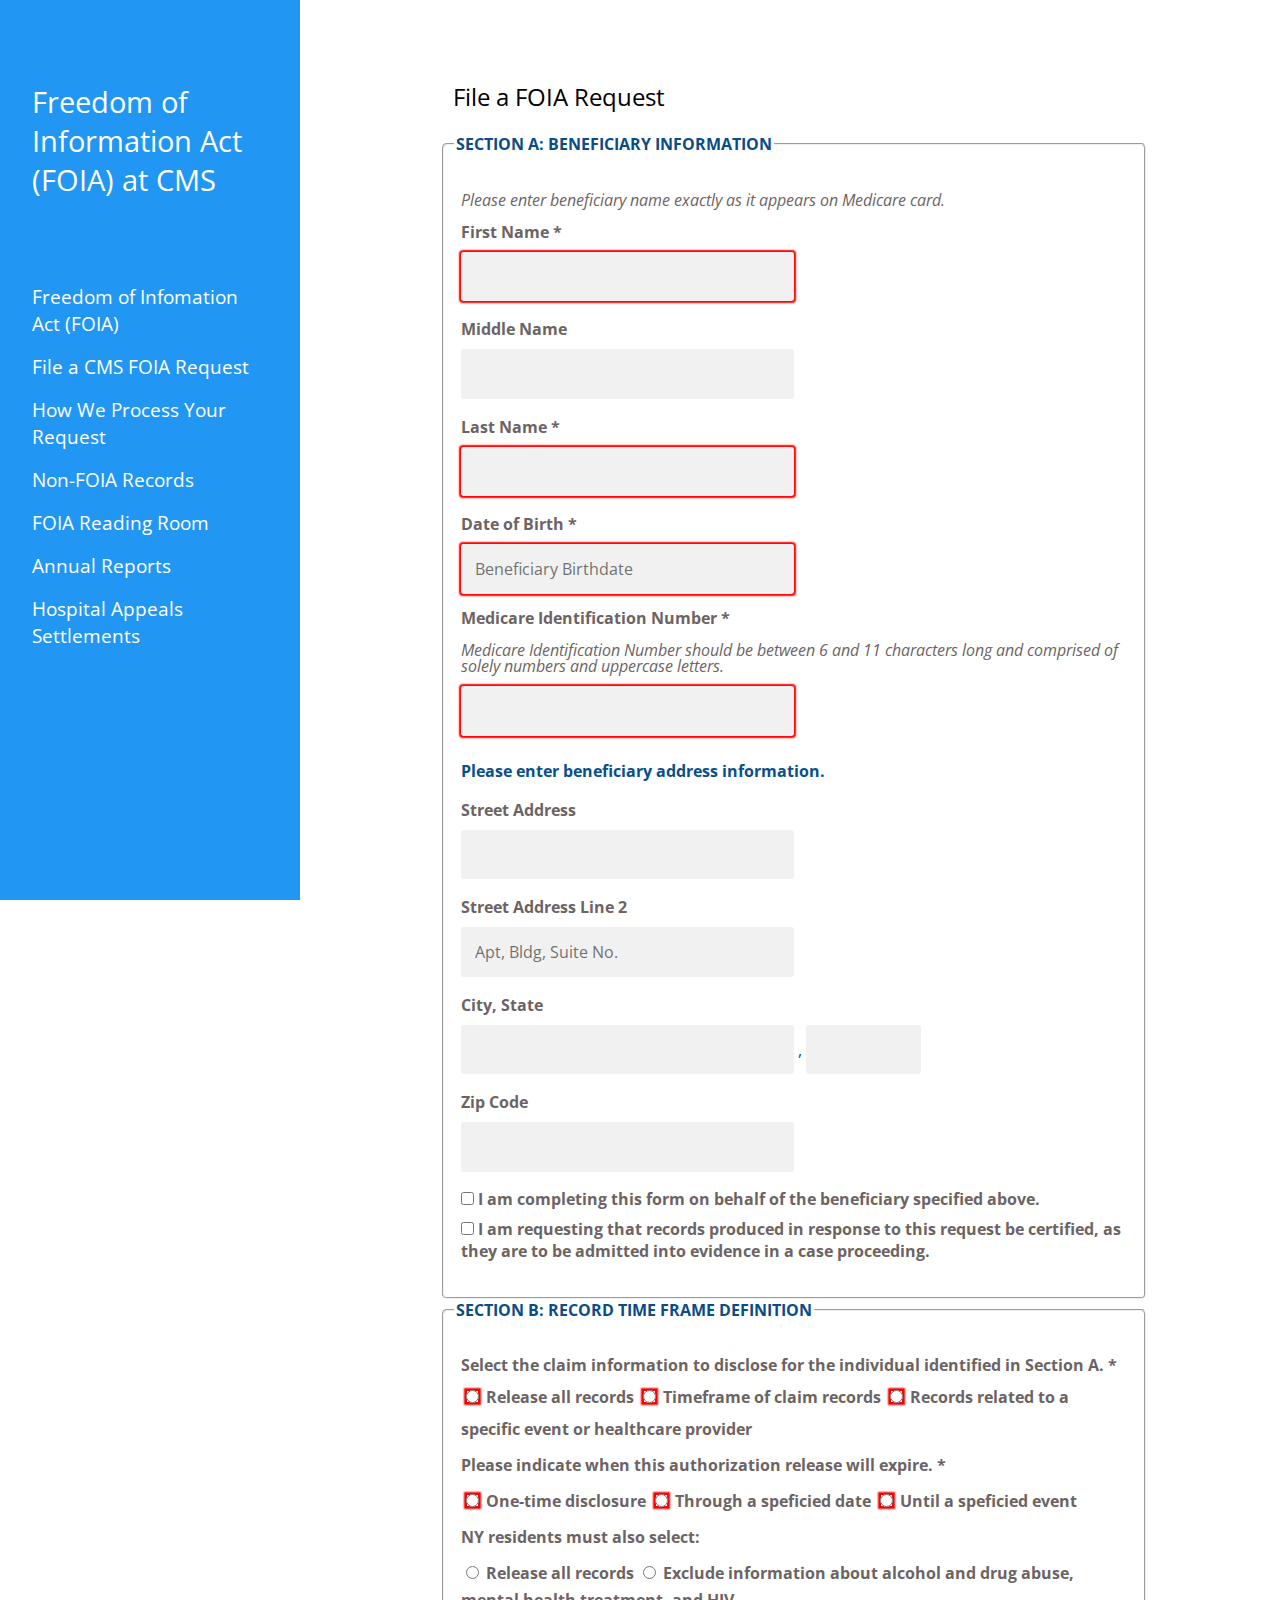
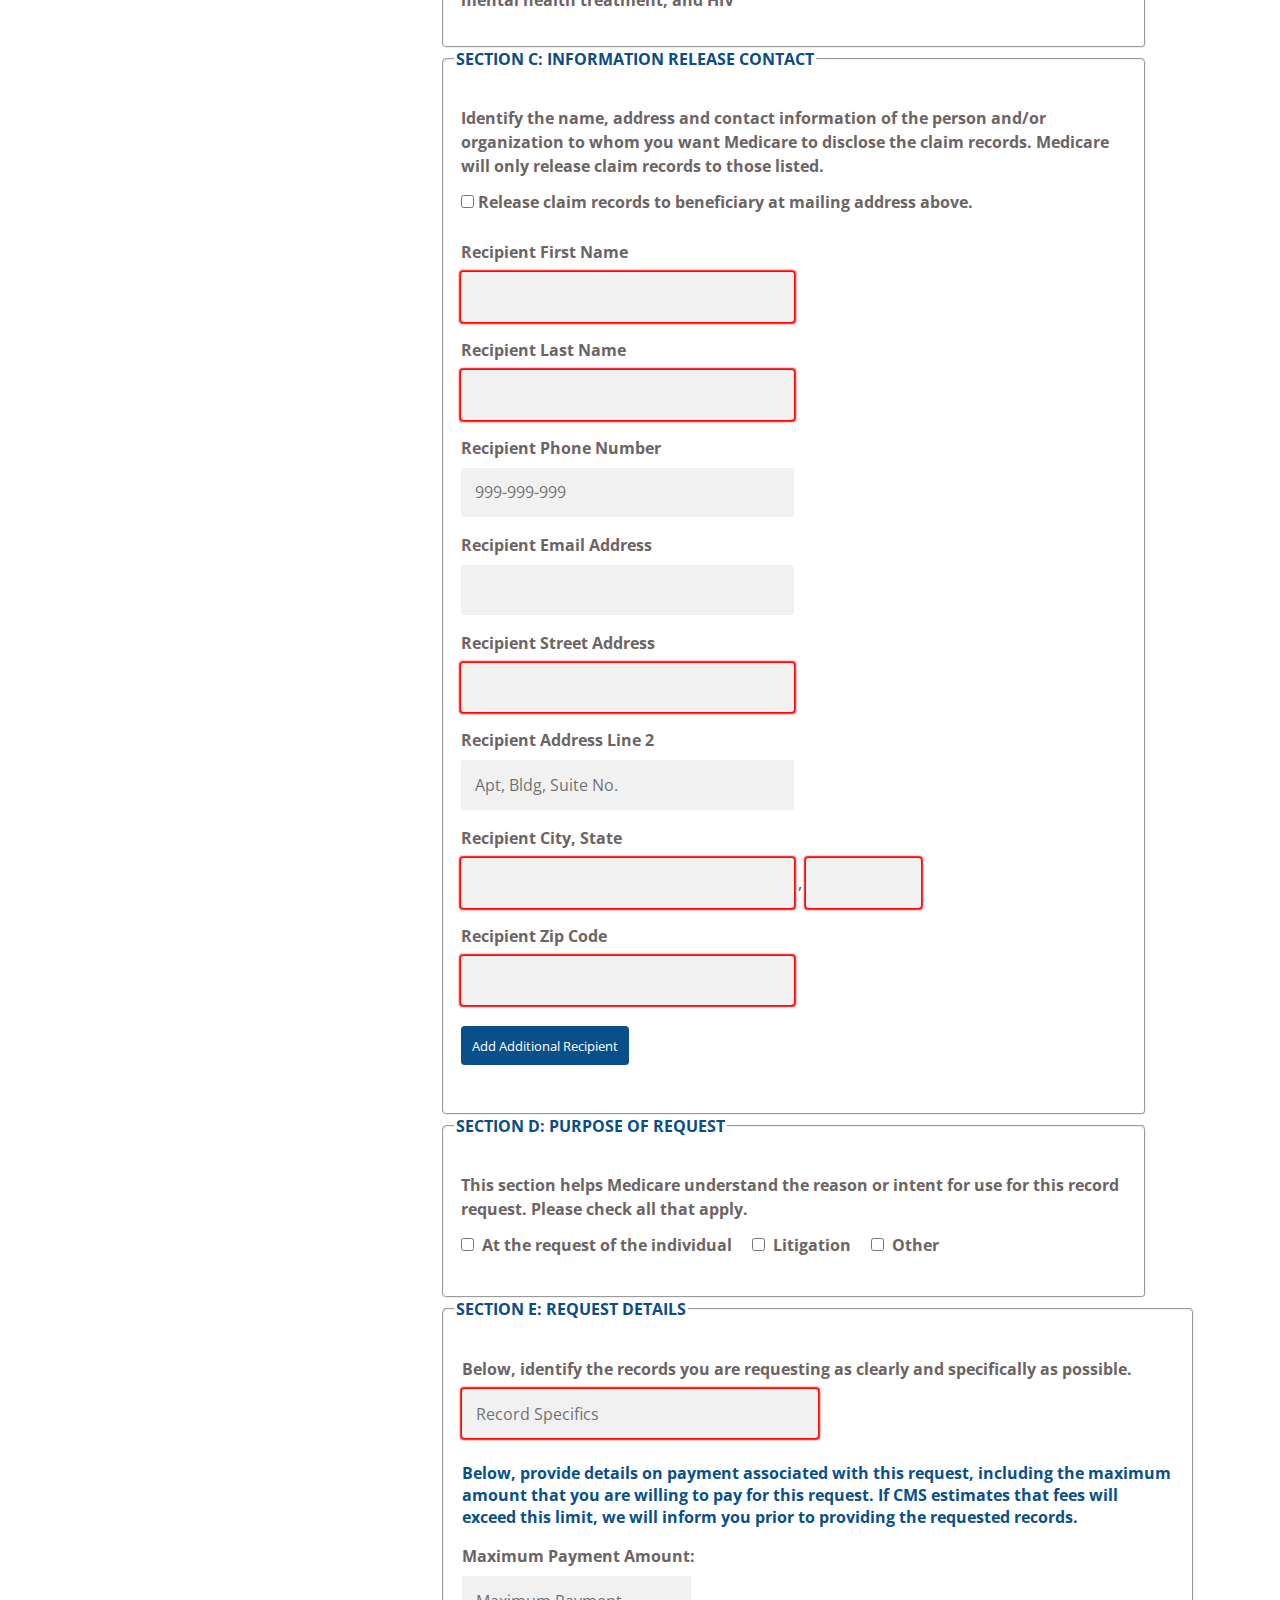
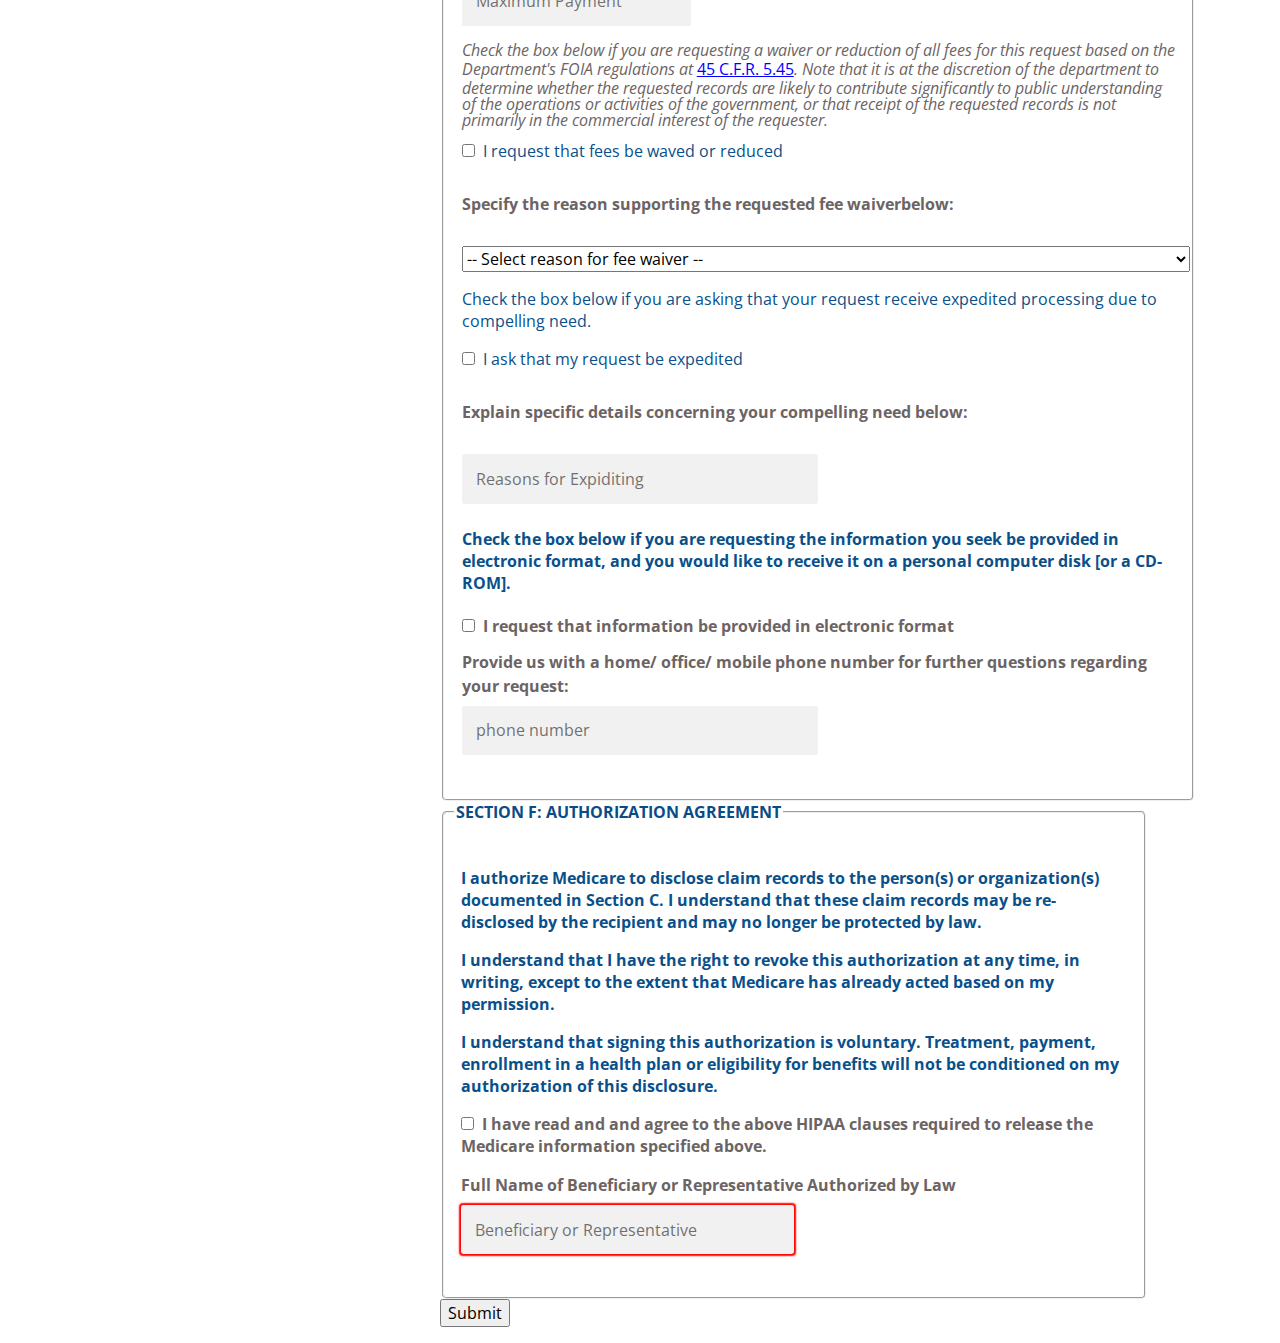
==== AliveRecords.html @ 05050419 "small changes" ====
<!DOCTYPE HTML5>
<html lang = "en">
<title>File a FOIA request</title>
<head>
  <meta charset="utf-8">
  <meta name="viewport" content="width=device-width, initial-scale=1">
  <link rel= "stylesheet" href="stylesheet.css">
  <link href="https://fonts.googleapis.com/css?family=Open+Sans:400,700" rel="stylesheet">
  <script src="FoiaScript2.js"></script>
  <script src="AuthScript.js"></script>

</head>


<!-- <style>
body,h1,h2,h3,h4,h5 {font-family: "Poppins", sans-serif}
body {font-size:16px}
.w3-half img{margin-bottom:-6px;margin-top:16px;opacity:0.8;cursor:pointer}
.w3-half img:hover{opacity:1}
</style>
 -->


<body>

<!-- Sidebar/menu -->
<nav class="w3-sidebar w3-blue w3-collapse w3-top w3-medium w3-padding" style="z-index:3;width:300px;font-weight:bold;" id="mySidebar"><br>
  <a href="javascript:void(0)" onclick="w3_close()" class="w3-button w3-hide-large w3-display-topleft" style="width:100%">Close Menu</a>
  <div class="w3-container">
    <h3 class="sidebar-padding"><b>Freedom of Information Act (FOIA) at CMS</b></h3>
  </div>
  <div class="w3-bar-block">
    <a href="https://www.cms.gov/Regulations-and-Guidance/Legislation/FOIA/index.html" onclick="w3_close()" class="w3-bar-item w3-button w3-hover-white">Freedom of Infomation Act (FOIA)</a> 
  <a href="index.html" onclick="w3_close()" class="w3-bar-item w3-button w3-hover-white"> File a CMS FOIA Request</a> 
    <a href="https://www.cms.gov/Regulations-and-Guidance/Legislation/FOIA/process.html" onclick="w3_close()" class="w3-bar-item w3-button w3-hover-white">How We Process Your Request</a> 
    <a href=https://www.cms.gov/Regulations-and-Guidance/Legislation/FOIA/nonfoia.html" onclick="w3_close()" class="w3-bar-item w3-button w3-hover-white">Non-FOIA Records
    </a> 
    <a href="https://www.cms.gov/Regulations-and-Guidance/Legislation/FOIA/rdgroom.html" onclick="w3_close()" class="w3-bar-item w3-button w3-hover-white">FOIA Reading Room</a> 
    <a href="https://www.cms.gov/Regulations-and-Guidance/Legislation/FOIA/annualreports.html" onclick="w3_close()" class="w3-bar-item w3-button w3-hover-white">Annual Reports</a>
    <a href="https://www.cms.gov/Regulations-and-Guidance/Legislation/FOIA/Hospital-Appeals-Settlements.html" onclick="w3_close()" class="w3-bar-item w3-button w3-hover-white">Hospital Appeals Settlements</a>
  </div>
</nav>


<!-- Top menu on small screens -->
<header class="w3-container w3-top w3-hide-large w3-red w3-xlarge w3-padding">
  <a href="javascript:void(0)" class="w3-button w3-red w3-margin-right" onclick="w3_open()">☰</a>
  <span>FOIA at CMS</span>
  
</header>
<!-- Overlay effect when opening sidebar on small screens -->
<div class="w3-overlay w3-hide-large" onclick="w3_close()" style="cursor:pointer" title="close side menu" id="myOverlay"></div>
<!-- !PAGE CONTENT! -->
<div class="w3-main" style="margin-left:22em;margin-right:2.7em">
  <!-- Header -->
  <div class="w3-container" style="margin-top:80px" id="showcase">
    <h2 class="w3-large center-div-large"><b>File a FOIA Request</b></h2>
    <hr style="width:3em; border:0.3125em steelblue" class="w3-round">
  </div>

<div id= "form-container" class = "center-div-large">
<form name="authform" autocomplete="off" method="POST" action="#">

<fieldset>
<legend>Section A: Beneficiary Information</legend>

<ul class="form-style-1" name = "section_a">
    
    <li>
        <label class="field-description">Please enter beneficiary name exactly as it appears on Medicare card.</label>
        
        <label class="block-label" for= "beneficiary_first_name" >First Name * </label>
        <input required type="text" id = "beneFirstName" name="beneficiary_first_name" pattern="^[a-zA-Z]([a-zA-Z- ])*" />
    </li>
    
    <li>
        <label for="beneMiddleName" class="block-label">Middle Name </label>
        <input type="text" pattern="[a-zA-Z]+"  name="beneficiary_middle_name" class="field-long" id="beneMiddleName" pattern="^[a-zA-Z]([a-zA-Z- ])*"/>
    </li>

    <li>
        <label for="beneLastName" class="block-label">Last Name *  </label>
        <input required type="text" pattern="[a-zA-Z]+" name="beneficiary_last_name" class="field-long" id="beneLastName" pattern="^[a-zA-Z]([a-zA-Z- ])*"/>
    </li>

    <li>
         <label for="dob" class="block-label" class="block-label">Date of Birth * </label>
         <input required name="dob" type="text" placeholder="Beneficiary Birthdate" onfocus="(this.type='date')" id="birthdate" title="Please enter date of birth in mm/dd/yyyy format.">

    </li>
    
    <li>
        <label for="medicareID">Medicare Identification Number * </label>
        <p class="field-description">Medicare Identification Number should be between 6 and 11 characters long and comprised of solely numbers and uppercase letters.</p>
        <input required type="text" name="id_num" id="medicareID" pattern="([A-Z0-9]){6,11}" title="Medicare Identification Number should be between 6 and 11 characters long and comprised of solely numbers and uppercase letters."/>
    </li>
    

    <li>
        <p class="disclosures">Please enter beneficiary address information.</p>
        <label for="beneStreetAddress" class="block-label">Street Address </label>
        <span><input type="text" name="street_address" class="field-long" pattern = "^\d+\s[A-z]+\s[A-z]+(\s)*" id="beneStreetAddress"/></span>

        <label for="beneAddress2" class="block-label">Street Address Line 2</label>
        <span><input id="beneAddress2" type="text" placeholder= "Apt, Bldg, Suite No."  name="apt_number" class="field-long" /></span>   

        <label for="beneCity" class="block-label">City, State </label>
        <input type="text" name="city" pattern="[A-z]+(\s)*" id="beneCity"/> <strong>,</strong> 

        <div class="autocomplete">
            
            <input id="beneState" type="text" name="State"/>
        </div> 

        <label for="beneZip" class="block-label">Zip Code </label>
        <input type="text" name="zipcode" pattern="^\d{5}(-\d{4})?$" id="beneZip"/>
    </li>

    <li>

        <label for="repSubmitter" class="block-label"></span></label>
        <input type="checkbox" name="submitterType" value="submittedByRep" id="repSubmitter" /><span class="disclosures-check">I am completing this form on behalf of the beneficiary specified above. </span>


        <span id="repRole">
            <p class="disclosures">I understand that I am required to provide proof of authority to represent the individual via notarized power of attorney for a living individual, or via Letters Testamentary or Letters of Administration from the court for a deceased individual.</p>
            <label class="block-label">Legal Role of Representative</label>
            <input type="text" name="legalRole" class="field-long" placeholder="Legal Role of Representative" />

            <input type='file' name='repProof' multiple>
        </span>

    </li>

    <li>

        <label for="certifyRecords" class="block-label"></span></label>
        <input type="checkbox" name="reccordCertification" value="submittedByRep" id="certifyRecords" /><span class="disclosures-check">I am requesting that records produced in response to this request be certified, as they are to be admitted into evidence in a case proceeding. </span>


        <span id="certDetails">
            <p class="disclosures">I understand that my request for certification may not be approved, in circumstances including but not limited to cases in which the United States Governement or HHS is a party.</p>
            <label for="caseJuris" class="block-label">Case Jurisdiction</label>
            <input type="text" name="caseJurisdiction" id="caseJuris" class="field-long" placeholder="Case Jurisdiction" />

            <label for="caseNumber" class="block-label">Case Number</label>
            <input type="text" name="caseNum" class="field-long" id="caseNumber" placeholder="Case Number"/>

            <label for="caseName" class="block-label">Case Name</label>
            <input type="text" name="caseName" class="field-long" id="caseName" placeholder="Case Name"/>
        </span>

    </li>


</ul>
</fieldset>

<fieldset>
<legend>Section B: Record Time Frame Definition</legend>
<ul class="form-style-1" name = "section_b">
    <li>
        <label>Select the claim information to disclose for the individual identified in Section A. *</label>
        <div>
            <input required type="radio" id="recordChoiceAll" name="release_info" value="all_records"/>
            <label for="recordChoice1">Release all records</label>

            <input required type="radio" id="recordChoiceTF" name="release_info" value="timeframe_only"/>
            <label for="recordChoice2">Timeframe of claim records</label>

            <input required type="radio" id="recordChoiceSpecific" name="release_info" value="specific_event_provider"/>
            <label for="recordChoiceSpecific">Records related to a specific event or healthcare provider</label>
            
            <span id="timeframeBlock">
                <label class="field-description">Please indicate timeframe start and end:</label>
                <label for="releaseStart">Timeframe Start</label>
                <input name="dob" placeholder="Start Date" onfocus="(this.type='date')"
                <input placeholder="Start Date" name="releaseStart" data-inputmask="'alias': '^\d{2}\/\d{2}\/\d{4}'" onfocus="(this.type='date')" id="releaseStart"/>
                <br>
                <label for="releaseEnd">Timeframe End  </label>
                <input placeholder="End Date" name="releaseEnd" data-inputmask="'alias': '^\d{2}\/\d{2}\/\d{4}'" onfocus="(this.type='date')" id="releaseEnd"/>
            </span>

            <span id="recordEventBlock">
                <label for="recordChoice3" class="block-label">Please indicate the event or provider you would like records released for:</label>
                <input type="text" name="expirationEvent" class="field-long" placeholder="Specific Event or Provider" id="recordDetails"/>
            </span>

        </div>

    </li>
    
    <li>
        <label class="block-label">Please indicate when this authorization release will expire. *</label>
        <div>
        <input required type="radio" id="expChoice1" name="expiration_type" value="oneTime"/>
        <label for="expChoice1">One-time disclosure</label>
        <input required type="radio" id="expChoice2" name="expiration_type" value="expByDate"/>
        <label for="expChoice2">Through a speficied date</label>
        <input required type="radio" id="expChoice3" name="expiration_type" value="expByEvent"/>
        <label for="expChoice3">Until a speficied event</label>

        <span id = expDateBlock>
        <label for="exp_date" class="field-description">Please indicate future date when authorization will expire.</label>
        <input placeholder= "Expriation Date" name="expDate" data-inputmask="'alias': '^\d{2}\/\d{2}\/\d{4}'" onfocus="(this.type='date')" id=expirationDate />
        </span>

        <span id=expEventBlock>
        <label for="exp_event" class="field-description">Please indicate the event upon which authorization will expire.</label>
        <input type="text" name="expirationEvent" class="field-long" placeholder="Authorization Expiration Event" id=exp_event/>
        </span>

        </div>
    </li>

    <li>
        <label><span class="block-label">NY residents must also select:</span></label>
        <input type="radio" id="NYrecordsAll" name="NYRecords" value="allNY"/>
        <label for="NYrecordsAll">Release all records</label>
        <input type="radio" id="NYrecordsPartial" name="NYRecords" value="partialNY"/>
        <label for="NYrecordsPartial">Exclude information about alcohol and drug abuse, mental health treatment, and HIV</label>
    </li>
    
</ul>
</fieldset>


<!-- *******************************************-->
<!-----SECTION C: INFORMATION RELEASE CONTACT----->
<!--******************************************* -->


<fieldset>
<legend>Section C: Information Release Contact</legend>
<ul class="form-style-1" name = "section_c">
    <label class="block-label">Identify the name, address and contact information of the person and/or organization to whom you want Medicare to disclose the claim records. Medicare will only release claim records to those listed.</label>
    
    <input type="checkbox" name="beneRecipient" value="releaseToBene" id="beneRecip" /><label class="disclosures-check">Release claim records to beneficiary at mailing address above.</label>

    <div id="recipInfo">
        <li>
            <label for="recipFirstName" class="block-label">Recipient First Name</label>
            <input required type="text" name="recipient_first_name" class="field-long"  id="recipFirstName" pattern="^[a-zA-Z]([a-zA-Z- ])*"/>
        </li>

        <li>
            <label for="recipLastName" class="block-label">Recipient Last Name</label>
            <input required type="text" name="recipient_last_name" class="field-long" id="recipLastName" pattern="^[a-zA-Z]([a-zA-Z- ])*"/>
        </li>

        <div id="addlContactInfo">
            <li>
                <label for="recipPhone" class="block-label">Recipient Phone Number</label>
                <input type="text" name="recipient_phone" class="field-long" placeholder="999-999-999" pattern="^(\d-)?\d{3}-\d{3}-\d{4}$" title="Phone number must be entered in xxx-xxx-xxxx format."id="recipPhone"/>
            </li>
            <li>
                <label for="recipEmail" class="block-label">Recipient Email Address</label>
                <input type="text" name="recipient_email" class="field-long" id="recipEmail"/>
            </li>
        </div>

        <li>
            <label for="recipAddress" class="block-label">Recipient Street Address</label>
            <span><input required type="text" name="recipient_street_address" class="field-long" pattern ="^\d+\s[A-z]+\s[A-z]+(\s)*" id="recipAddress"/></span>

            <label for="recipApt" class="block-label">Recipient Address Line 2</label>
            <span><input placeholder= "Apt, Bldg, Suite No." type="text" name="recipient_apt_number" class="field-long" id="recipApt"/></span>


            <label for="recipCity" class="block-label">Recipient City, State</label>
            <input required  type="text" name="recipient_city"  pattern="[A-z]+(\s)*" id="recipCity"/><strong>   ,   </strong> 

            <div class="autocomplete">
<!--                <label for="recipState" class="block-label">Recipient State</label> -->
                <input required type="text" name="recipient_state"  pattern="[A-Z]{2}" id="recipState"/>
            </div> 

            <label for="recipZip" class="block-label">Recipient Zip Code</label>
            <input required type="text" name="recipient_zipcode" pattern="^\d{5}(-\d{4})?$" id="recipZip"/>
        </li>

    </div>

        <input type="button" id="newRecip" value="Add Additional Recipient"/>
   

</ul>
</fieldset>

<!-- *******************************************-->
<!-- -------SECTION D: PURPOSE OF REQUEST------ -->
<!--******************************************* -->


<fieldset>
<legend>Section D: Purpose of Request</legend>
<ul class="form-style-1" name = "section_d">
<label class="block-label">This section helps Medicare understand the reason or intent for use for this record request. Please check all that apply.</label>
    <li>
        <div id="otherRequestType">
            <input type="checkbox" name="indivRequest" value="individualRequest" id="inidvidual"/>
            <label for="inidvidual" >At the request of the individual</label>
            <input type="checkbox"  name="litiRequest" value="litigationRequest" id="litigation"/>
            <label for="litigation">Litigation</label>
        
            <input type="checkbox" name="othRequest" value="otherRequest" id="otherReq" />
            <label for="otherReq">Other</label>

            <span id="reqType">
            <label for="otherSpecific" class="block-label">Other Request Type</label>
            <input type="text" name="reqTypeDetail" id="otherSpecifics" class="field-long" placeholder="Lther Request Type" />
            </span>

        </div>
       
    </li>
    
</ul>
</fieldset>


<fieldset>
<legend> Section E: Request Details </legend>
    <ul class="form-style-1" name = "section_d">
<!-- Digitized cover letter-->
    <li>
        <label class="block-label" for="identifyRecords">Below, identify the records you are requesting as clearly and specifically as possible. </label>
        <input type="text" required name="identifyRecords" class="field-long" id="identifyRecords" placeholder="Record Specifics" />
    </li>
    <li>
        <p class="disclosures">Below, provide details on payment associated with this request, including the maximum amount that you are willing to pay for this request. If CMS estimates that fees will exceed this limit, we will inform you prior to providing the requested records. </p>
        <label class="block-label" for="maxAmount"> Maximum Payment Amount: </label>
        <input id= "maxAmount" type="number" name="maxPayment" class="field-long" placeholder="Maximum Payment" min="0.01" step="0.01" pattern="/^(\d{1,3})(,\d{1,3})*(\.\d{1,})?$/g"/>
    </li>
    <li>
        <p class="field-description">Check the box below if you are requesting a waiver or reduction of all fees for this request based on the Department's FOIA regulations at <a href="https://www.gpo.gov/fdsys/pkg/CFR-2011-title45-vol1/pdf/CFR-2011-title45-vol1-sec5-45.pdf" target="_blank">45 C.F.R. 5.45</a>. Note that it is at the discretion of the department to determine whether the requested records are likely to contribute significantly to public understanding of the operations or activities of the government, or that receipt of the requested records is not primarily in the commercial interest of the requester.</p>
        <input type="checkbox" name="waiveFees" value="Fees" id="feeWaiver"> I request that fees be waved or reduced <br><br>
         <label for="waiverDetails" class="block-label" placeholder="details">Specify the reason supporting the requested fee waiverbelow: </label><br>
<!--             <span><input type="text" name="waiverDetails" class="field-long" id="waiverDetails"/></span> -->
            <select id="waiverDetails" class="w3-dropdown-hover">
                <option disabled selected value> -- Select reason for fee waiver -- </option>
                <option>(1) Release of requested records is in the public interest</option>
                <option>(2) Release of requested records are not primarily in the commercial interest of the requester</option>
            </select>
    </li>
    <li>
        <p>Check the box below if you are asking that your request receive expedited processing due to compelling need. </p>
        <input type="checkbox" name="waiveFees" value="Fees"> I ask that my request be expedited <br><br>
        <label for="expediteDetails" class="block-label"> Explain specific details concerning your compelling need below: </label><br>
        <input type="text" name="expediteDetails" class="field-long" id="expediteDetails" placeholder="Reasons for Expiditing" />
    </li>
    <li>
        <p class="disclosures">Check the box below if you are requesting the information you seek be provided in electronic format, and you would like to receive it on a personal computer disk [or a CD-ROM]. </p>  
        <input type="checkbox" name="electronicFormat" id="electronicElection"value="Fees"> <label for="electronicElection">I request that information be provided in electronic format</label>
     </li>
     <li>
        <label for="phoneNumber" class="block-label">Provide us with a home/ office/ mobile phone number for further questions regarding your request:</label>
        <input type="text" name="phoneNumber" class="field-long" id="phoneNumber" placeholder="phone number" />
    </li>
</fieldset>





<!-- *******************************************-->
<!-- ----SECTION E: AUTHORIZATION AGREEMENT---- -->
<!--******************************************* -->

<fieldset>
<legend>Section F: Authorization Agreement</legend>
<ul class="form-style-1" name = "section_e">
    <li>
    <p class="disclosures">I authorize Medicare to disclose claim records to the person(s) or organization(s) documented in Section C. I understand that these claim records may be re-disclosed by the recipient and may no longer be protected by law.</p>
    
    <p class="disclosures">I understand that I have the right to revoke this authorization at any time, in writing, except to the extent that Medicare has already acted based on my permission.</p>
    
    <p class="disclosures">I understand that signing this authorization is voluntary. Treatment, payment, enrollment in a health plan or eligibility for benefits will not be conditioned on my authorization of this disclosure.</p>
    </li>

    <p class="disclosures-check">
    <input type="checkbox" name="checkbox" value="acceptHIPAA" id="agreeHIPAA" /> I have read and and agree to the above HIPAA clauses required to release the  Medicare information specified above.
    </p>

    <li>
    <label><span class="block-label">Full Name of Beneficiary or Representative Authorized by Law</span></label>
    <input required type="text" name="signedBy" class="field-long" placeholder="Beneficiary or Representative" />
    </li>

</ul>
</fieldset>



<button type="w3-btn submit" name="submit" value="submit" onClick="acceptTerms();oneBoxMin();"/>Submit</button>


</form>
</div>



<script>

// Script to open and close sidebar
function w3_open() {
    document.getElementById("mySidebar").style.display = "block";
    document.getElementById("myOverlay").style.display = "block";
}
 
function w3_close() {
    document.getElementById("mySidebar").style.display = "none";
    document.getElementById("myOverlay").style.display = "none";
}

var maxToday = ["birthdate", "releaseStart"];
var minTomm = ["expirationDate"];
limitCurrentDates(maxToday);
limitFuturedate(minTomm);
dynamicAdd();

sameRecip();

var stateFields = ["beneState", "recipState"];
for (var fieldname in stateFields) {
    autocomplete(document.getElementById(stateFields[fieldname]));
}


var textFields = [beneFirstName, beneMiddleName, beneLastName]
for (var i = 0; i < textFields.length; i++) { 
    customMessage(textFields[i], "Text only, please");
}


</script>


</body>
</html>
---- stylesheet.css ----
/* W3.CSS 4.10 February 2018 by Jan Egil and Borge Refsnes */
html{
  box-sizing:border-box
}


*,*:before,*:after{
  box-sizing:inherit;
  font: 1em "Open Sans",sans-serif; 
}


/* centering divs*/ 
.center-div
{
     margin: 0 auto;
     width: 500px; 
}

.center-div-large
{
     margin: 0 auto;
     width: 80%; 
}

/* hidden divs */ 


div.hidden {
    display: none;
}

/* Extract from normalize.css by Nicolas Gallagher and Jonathan Neal git.io/normalize */
html{
	-ms-text-size-adjust:100%;
	-webkit-text-size-adjust:100%}
body{
	margin:0
}

article,aside,details,figcaption,figure,footer,header,main,menu,nav,section,summary{
	display:block;
}

audio,canvas,progress,video{
	display:inline-block
}

progress{
	vertical-align:baseline;
}

audio:not([controls]){
	display:none;
  height:0;
}

[hidden],template{
	display:none
}


a:active,a:hover{
	outline-width:0; 
}
abbr[title]{
	border-bottom:none;
	text-decoration:underline;
	text-decoration:underline dotted
}

.w3-image{
	max-width:100%;
	height:2em; 
	display: inline;
	border-style: none;
}


.hidden-image{
	max-width:100%;
	height:2em; 
	display: none;
	border-style: none;
}

.w3-large{
	font-size:1.5em!important
}

.w3-medium{
	font-size:1.2em!important;
	font-weight: bold;
}

@media (max-width:992px){
	.w3-sidebar.w3-collapse{
		display:none;
	}
	.w3-main{
		margin-left:0!important;
		margin-right:0!important
	}
}

.w3-serif{
	font-family:"Open Sans",serif;
}

.sidebar-padding{
	padding-top:1em!important;
	padding-bottom:2em!important;
}


.w3-sidebar{
	height:100%;
	width:12em;
	background-color:#fff;
	position:fixed!important;
	z-index:1;
	overflow:auto;
}





/***********************************
        FORM-SPECIFIC CSS
***********************************/


.form-style-1 {
    text-align: left;
    color: #09508B;
    list-style-type: none;
    border-radius: 1.5em;
    padding: 1%;
    font-family: "Open Sans", "Helvetica Neue", "Lucida Sans Unicode", sans-serif;
}


.section-enclosure {
  width: 80%;
}

.field-description {
    text-align: left;
    color: #6C6464;
    font-style: italic;
    line-height: 1;
    font-weight: normal;
    margin: 0.5em 0 0.75em 0;
    font-size: 1em;
    display: block;
    font-family: inherit;
}

/*h1 {
  font-size: 1.5em;
  font-family: "Open Sans", "Helvetica Neue", "Lucida Sans Unicode", sans-serif;
  text-transform: uppercase;
}*/


fieldset {
  border-radius: 0.3em;
  display: inline-block;
  align-content: right;
/*  max-width: 70%;*/
  padding-left: 800px;
}

legend {
    color:#094C86;
    font-weight: bold;
    font-family: "Open Sans", "Helvetica Neue", "Lucida Sans Unicode", sans-serif;
    text-transform: uppercase;
}

input {
  border: 0.2em solid transparent;
  background-color: #f1f1f1;
  padding: 0.675em;
  font-size: 1em;
  font-family: "Open Sans";
  margin-bottom: 0.5em;
  position: relative;
}


.inline-block-label {
    display: inline-block;
    line-height: 1.5;
    font-weight: bold;
    color:#6C6464;
    margin: 0 0 0.5em 0;
    font-family: inherit;
}

.block-label {
    display: block;
    line-height: 1.5;
    font-weight: bold;
    color:#6C6464;
    margin: 0.5em 0 0.5em 0;
    font-family: inherit;
}

div.hidden {
    display: none;
}

.disclosures {
  font-weight: bold;
}

.disclosures-check {
  font-weight: bold;
  color:#6C6464;
  margin: 1em 0 1em 0; 
}

/*.required input {
   padding-right: 25px;
   background-image: url(...);
   background-position: right top;
}*/

input[type=text] {
  background-color: #f1f1f1;
  width: 50%;
  border-radius: .15em;
}

input[type="date"] {
    background-color: #f1f1f1;
    width: 35%;
    border-radius: .15em;
    color: #6C6464;
}


input[type=checkbox] {
  background-color: #f1f1f1;
  margin: 0em 0.25em 0em 0em;
  display:inline-block;
}

input[type=file] {
  background-color: #ffffff;
  margin-bottom: 0em;
  display:inline-block;
}

.stacked-radio{
  display:block;
}

input[type=submit] {
  margin: 1em 0 1em 1em;
  text-transform: capitalize;
}

input:invalid {
  box-shadow: 0 0 0.1em 0.1em red;
}

input:focus:invalid {
  outline: none;
}

label {
/*    display: inline-block;*/
    line-height: 2;
    font-weight: bold;
    color:#6C6464;
    margin-bottom: 0.5em;
    font-family:inherit;
}

input[type=button] {
  background-color: #09508B;
  color: #ffffff;
  border-radius: 0.3em;
  display: block;
  margin: 1em 0 1em 0 ;
  font-family: inherit;
  font-size: 0.8em;
}

.autocomplete {
  /*the container must be positioned relative:*/
  position: relative;
  display: inline-block;
}

.autocomplete-items {
  position: absolute;
  border: 0.1em solid #d4d4d4;
  border-bottom: none;
  border-top: none;
  z-index: 99;
 /* position the autocomplete items to be the same width as the container:*/
  top: 100%;
  left: 0;
  right: 0;
}

.autocomplete-items div {
  padding: 1em;
  cursor: pointer;
  background-color: #fff; 
  border-bottom: 0.1em solid #d4d4d4; 
}
.autocomplete-items div:hover {
/*  when hovering an item:*/
  background-color: #e9e9e9; 
}
.autocomplete-active {
  /*when navigating through the items using the arrow keys:*/
  background-color: DodgerBlue !important; 
  color: #ffffff; 
}

#notBene {
  margin-top: 2em;
}

#beneRecip{
  margin-bottom: 1.5em;
}

#otherReq, #litigation{
  margin-left: 1em;
}

#recordChoiceTF:not(:checked) ~ #timeframeBlock { display: none; }

#expChoice2:not(:checked) ~ #expDateBlock { display: none; }

#expChoice3:not(:checked) ~ #expEventBlock { display: none; }

#repSubmitter:not(:checked) ~ #repRole { display: none; }

#certifyRecords:not(:checked) ~ #certDetails { display: none; }

#otherReq:not(:checked) ~ #reqType { display: none; }

#recordChoiceSpecific:not(:checked) ~ #recordEventBlock { display: none; }

/***********************************
        END FORM-SPECIFIC CSS
***********************************/

/*dfn{font-style:italic}*/
/*mark{background:#ff0;color:#000}*/
/*small{font-size:80%}*/
/*sub,sup{font-size:75%;line-height:0;position:relative;vertical-align:baseline}*/
/*sub{bottom:-0.25em}
sup{top:-0.5em}*/
/*figure{margin:1em 40px}*/
/*img{
	border-style:none
height:3em;}*/

button,textarea{
  font:inherit;
  margin:0;}

optgroup{font-weight:bold}
button,input{overflow:visible}
button,select{text-transform:none;}
button,html [type=button],[type=reset],[type=submit]{-webkit-appearance:button}
button::-moz-focus-inner, [type=button]::-moz-focus-inner, [type=reset]::-moz-focus-inner, [type=submit]::-moz-focus-inner{border-style:none;padding:10px}
button:-moz-focusring, [type=button]:-moz-focusring, [type=reset]:-moz-focusring, [type=submit]:-moz-focusring{outline:1px dotted ButtonText}

fieldset{
/*  border:1px solid #c0c0c0;*/
  margin:0 2px;
  padding:.35em .625em .75em
}

/*legend{color:inherit;
  display:table;max-width:100%;
  padding:0;
  white-space:normal}*/

textarea{overflow:auto}


svg:not(:root){overflow:hidden}
code,kbd,pre,samp{font-family:monospace,monospace;font-size:1em}
hr{box-sizing:content-box;height:0;overflow:visible}
/*[type=checkbox],[type=radio]{padding:0}*/
[type=number]::-webkit-inner-spin-button,[type=number]::-webkit-outer-spin-button{height:auto}
[type=search]{-webkit-appearance:textfield;outline-offset:-2px}
[type=search]::-webkit-search-cancel-button,[type=search]::-webkit-search-decoration{-webkit-appearance:none}
::-webkit-input-placeholder{color:inherit;opacity:0.54}
::-webkit-file-upload-button{-webkit-appearance:button;font:inherit}

/* End extract */


html,body{font-family:"Open Sans",Verdana,sans-serif;font-size:16px;line-height:1.5}
html{overflow-x:hidden}
h1{font-size:2.25em}
h2{font-size:2em}
h3{font-size:1.5em}
h4{font-size:1.25em}
h5{font-size:1.125em}
h6{font-size:1em}

h1,h2,h3,h4,h5,h6{
	font-family:"Open Sans","Segoe UI",Arial,sans-serif;
	font-weight:400;
	margin:0.625em 0
}
.w3-wide{
	letter-spacing:0.25em;
}


hr{border:0;border-top:1px solid #eee;margin:20px 0}
img{vertical-align:middle}a{color:inherit}
/*.w3-table,.w3-table-all{border-collapse:collapse;border-spacing:0;width:100%;display:table}.w3-table-all{border:1px solid #ccc}*/
.w3-bordered tr,.w3-table-all tr{border-bottom:1px solid #ddd}
/*.w3-striped tbody tr:nth-child(even){background-color:#f1f1f1}*/
/*.w3-table-all tr:nth-child(odd){background-color:#fff}
.w3-table-all tr:nth-child(even){background-color:#f1f1f1}*/
.w3-hoverable tbody tr:hover,.w3-ul.w3-hoverable li:hover{background-color:#ccc}
.w3-centered tr th,.w3-centered tr td{text-align:center}
/*.w3-table td,.w3-table th,.w3-table-all td,.w3-table-all th{padding:8px 8px;display:table-cell;text-align:left;vertical-align:top}*/
/*.w3-table th:first-child,.w3-table td:first-child,.w3-table-all th:first-child,.w3-table-all td:first-child{padding-left:16px}*/
.w3-btn,.w3-button {border:none;display:inline-block;padding:8px 16px;vertical-align:middle;overflow:hidden;text-decoration:none;color:inherit;background-color:inherit;text-align:center;cursor:pointer;white-space:nowrap}
.w3-btn:hover{box-shadow:0 8px 16px 0 rgba(0,0,0,0.2),0 6px 20px 0 rgba(0,0,0,0.19)}
.w3-btn,.w3-button{-webkit-touch-callout:none;-webkit-user-select:none;-khtml-user-select:none;-moz-user-select:none;-ms-user-select:none;user-select:none}   
.w3-disabled,.w3-btn:disabled,.w3-button:disabled{cursor:not-allowed;opacity:0.3}.w3-disabled *,:disabled *{pointer-events:none}
.w3-btn.w3-disabled:hover,.w3-btn:disabled:hover{box-shadow:none}
.w3-badge,.w3-tag{background-color:#000;color:#fff;display:inline-block;padding-left:8px;padding-right:8px;text-align:center}.w3-badge{border-radius:50%}
.w3-ul{list-style-type:none;padding:0;margin:0}.w3-ul li{padding:8px 16px;border-bottom:1px solid #ddd}.w3-ul li:last-child{border-bottom:none}
.w3-tooltip,.w3-display-container{position:relative}.w3-tooltip .w3-text{display:none}.w3-tooltip:hover .w3-text{display:inline-block}
.w3-ripple:active{opacity:0.5}.w3-ripple{transition:opacity 0s}
/*.w3-input{padding:8px;display:block;border:none;border-bottom:1px solid #ccc;width:100%}*/
/*.w3-select{padding:9px 0;width:100%;border:none;border-bottom:1px solid #ccc}*/
.w3-dropdown-click,.w3-dropdown-hover{position:relative;
  display:inline-block;
  cursor:pointer
}
.w3-dropdown-hover:hover .w3-dropdown-content{
  display:block
}
.w3-dropdown-hover:first-child,.w3-dropdown-click:hover{
  background-color:#ccc;
  color:#000
}
.w3-dropdown-hover:hover > .w3-button:first-child,.w3-dropdown-click:hover > .w3-button:first-child{background-color:#ccc;color:#000}
.w3-dropdown-content{cursor:auto;color:#000;background-color:#fff;display:none;position:absolute;min-width:160px;margin:0;padding:0;z-index:1}
.w3-check,.w3-radio{width:24px;height:24px;position:relative;top:6px}

.w3-bar-block .w3-dropdown-hover,.w3-bar-block .w3-dropdown-click{width:100%}
.w3-bar-block .w3-dropdown-hover .w3-dropdown-content,.w3-bar-block .w3-dropdown-click .w3-dropdown-content{min-width:100%}
.w3-bar-block .w3-dropdown-hover .w3-button,.w3-bar-block .w3-dropdown-click .w3-button{width:100%;text-align:left;padding:8px 16px}
.w3-main,#main{transition:margin-left .4s}
.w3-modal{z-index:3;display:none;padding-top:100px;position:fixed;left:0;top:0;width:100%;height:100%;overflow:auto;background-color:rgb(0,0,0);background-color:rgba(0,0,0,0.4)}
.w3-modal-content{margin:auto;background-color:#fff;position:relative;padding:0;outline:0;width:600px}
.w3-bar{width:100%;overflow:hidden}.w3-center .w3-bar{display:inline-block;width:auto}
.w3-bar .w3-bar-item{padding:8px 16px;float:left;width:auto;border:none;display:block;outline:0}
.w3-bar .w3-dropdown-hover,.w3-bar .w3-dropdown-click{position:static;float:left}
.w3-bar .w3-button{white-space:normal}
.w3-bar-block .w3-bar-item{width:100%;display:block;padding:8px 16px;text-align:left;border:none;white-space:normal;float:none;outline:0}
.w3-bar-block.w3-center .w3-bar-item{text-align:center}.w3-block{display:block;width:100%}
.w3-responsive{display:block;overflow-x:auto}
.w3-container:after,.w3-container:before,.w3-panel:after,.w3-panel:before,.w3-row:after,.w3-row:before,.w3-row-padding:after,.w3-row-padding:before,
.w3-cell-row:before,.w3-cell-row:after,.w3-clear:after,.w3-clear:before,.w3-bar:before,.w3-bar:after{content:"";display:table;clear:both}
.w3-col,.w3-half,.w3-third,.w3-twothird,.w3-threequarter,.w3-quarter{float:left;width:100%}
.w3-col.s1{width:8.33333%}.w3-col.s2{width:16.66666%}.w3-col.s3{width:24.99999%}.w3-col.s4{width:33.33333%}
.w3-col.s5{width:41.66666%}.w3-col.s6{width:49.99999%}.w3-col.s7{width:58.33333%}.w3-col.s8{width:66.66666%}
.w3-col.s9{width:74.99999%}.w3-col.s10{width:83.33333%}.w3-col.s11{width:91.66666%}.w3-col.s12{width:99.99999%}
@media (min-width:601px){.w3-col.m1{width:8.33333%}.w3-col.m2{width:16.66666%}.w3-col.m3,.w3-quarter{width:24.99999%}.w3-col.m4,.w3-third{width:33.33333%}
.w3-col.m5{width:41.66666%}.w3-col.m6,.w3-half{width:49.99999%}.w3-col.m7{width:58.33333%}.w3-col.m8,.w3-twothird{width:66.66666%}
.w3-col.m9,.w3-threequarter{width:74.99999%}.w3-col.m10{width:83.33333%}.w3-col.m11{width:91.66666%}.w3-col.m12{width:99.99999%}}
@media (min-width:993px){.w3-col.l1{width:8.33333%}.w3-col.l2{width:16.66666%}.w3-col.l3{width:24.99999%}.w3-col.l4{width:33.33333%}
.w3-col.l5{width:41.66666%}.w3-col.l6{width:49.99999%}.w3-col.l7{width:58.33333%}.w3-col.l8{width:66.66666%}
.w3-col.l9{width:74.99999%}.w3-col.l10{width:83.33333%}.w3-col.l11{width:91.66666%}.w3-col.l12{width:99.99999%}}
.w3-content{max-width:980px;margin:auto}.w3-rest{overflow:hidden}
.w3-cell-row{display:table;width:100%}.w3-cell{display:table-cell}
.w3-cell-top{vertical-align:top}.w3-cell-middle{vertical-align:middle}.w3-cell-bottom{vertical-align:bottom}
.w3-hide{display:none!important}.w3-show-block,.w3-show{display:block!important}.w3-show-inline-block{display:inline-block!important}
@media (max-width:600px){.w3-modal-content{margin:0 10px;width:auto!important}.w3-modal{padding-top:30px}
.w3-dropdown-hover.w3-mobile .w3-dropdown-content,.w3-dropdown-click.w3-mobile .w3-dropdown-content{position:relative}	
.w3-hide-small{display:none!important}.w3-mobile{display:block;width:100%!important}.w3-bar-item.w3-mobile,.w3-dropdown-hover.w3-mobile,.w3-dropdown-click.w3-mobile{text-align:center}
.w3-dropdown-hover.w3-mobile,.w3-dropdown-hover.w3-mobile .w3-btn,.w3-dropdown-hover.w3-mobile .w3-button,.w3-dropdown-click.w3-mobile,.w3-dropdown-click.w3-mobile .w3-btn,.w3-dropdown-click.w3-mobile .w3-button{width:100%}}
@media (max-width:768px){.w3-modal-content{width:500px}.w3-modal{padding-top:50px}}
@media (min-width:993px){.w3-modal-content{width:900px}.w3-hide-large{display:none!important}.w3-sidebar.w3-collapse{display:block!important}}
@media (max-width:992px) and (min-width:601px){.w3-hide-medium{display:none!important}}

.w3-top,.w3-bottom{position:fixed;width:100%;z-index:1}.w3-top{top:0}.w3-bottom{bottom:0}
.w3-overlay{position:fixed;display:none;width:100%;height:100%;top:0;left:0;right:0;bottom:0;background-color:rgba(0,0,0,0.5);z-index:2}
.w3-display-topleft{position:absolute;left:0;top:0}.w3-display-topright{position:absolute;right:0;top:0}
.w3-display-bottomleft{position:absolute;left:0;bottom:0}.w3-display-bottomright{position:absolute;right:0;bottom:0}
.w3-display-middle{position:absolute;top:50%;left:50%;transform:translate(-50%,-50%);-ms-transform:translate(-50%,-50%)}
.w3-display-left{position:absolute;top:50%;left:0%;transform:translate(0%,-50%);-ms-transform:translate(-0%,-50%)}
.w3-display-right{position:absolute;top:50%;right:0%;transform:translate(0%,-50%);-ms-transform:translate(0%,-50%)}
.w3-display-topmiddle{position:absolute;left:50%;top:0;transform:translate(-50%,0%);-ms-transform:translate(-50%,0%)}
.w3-display-bottommiddle{position:absolute;left:50%;bottom:0;transform:translate(-50%,0%);-ms-transform:translate(-50%,0%)}
.w3-display-container:hover .w3-display-hover{display:block}.w3-display-container:hover span.w3-display-hover{display:inline-block}.w3-display-hover{display:none}
.w3-display-position{position:absolute}
.w3-circle{border-radius:50%}
.w3-round-small{border-radius:2px}.w3-round,.w3-round-medium{border-radius:4px}.w3-round-large{border-radius:8px}.w3-round-xlarge{border-radius:16px}.w3-round-xxlarge{border-radius:32px}
.w3-row-padding,.w3-row-padding>.w3-half,.w3-row-padding>.w3-third,.w3-row-padding>.w3-twothird,.w3-row-padding>.w3-threequarter,.w3-row-padding>.w3-quarter,.w3-row-padding>.w3-col{padding:0 8px}
.w3-container,.w3-panel{padding:0.01em 16px}.w3-panel{margin-top:16px;margin-bottom:16px}
.w3-code,.w3-codespan{font-family:"Open Sans",Consolas,"courier new";font-size:16px}
.w3-code{width:auto;background-color:#fff;padding:8px 12px;border-left:4px solid #4CAF50;word-wrap:break-word}
.w3-codespan{color:crimson;background-color:#f1f1f1;padding-left:4px;padding-right:4px;font-size:110%}
.w3-card,.w3-card-2{box-shadow:0 2px 5px 0 rgba(0,0,0,0.16),0 2px 10px 0 rgba(0,0,0,0.12)}
.w3-card-4,.w3-hover-shadow:hover{box-shadow:0 4px 10px 0 rgba(0,0,0,0.2),0 4px 20px 0 rgba(0,0,0,0.19)}
.w3-spin{animation:w3-spin 2s infinite linear}@keyframes w3-spin{0%{transform:rotate(0deg)}100%{transform:rotate(359deg)}}
.w3-animate-fading{animation:fading 10s infinite}@keyframes fading{0%{opacity:0}50%{opacity:1}100%{opacity:0}}
.w3-animate-opacity{animation:opac 0.8s}@keyframes opac{from{opacity:0} to{opacity:1}}
.w3-animate-top{position:relative;animation:animatetop 0.4s}@keyframes animatetop{from{top:-300px;opacity:0} to{top:0;opacity:1}}
.w3-animate-left{position:relative;animation:animateleft 0.4s}@keyframes animateleft{from{left:-300px;opacity:0} to{left:0;opacity:1}}
.w3-animate-right{position:relative;animation:animateright 0.4s}@keyframes animateright{from{right:-300px;opacity:0} to{right:0;opacity:1}}
.w3-animate-bottom{position:relative;animation:animatebottom 0.4s}@keyframes animatebottom{from{bottom:-300px;opacity:0} to{bottom:0;opacity:1}}
.w3-animate-zoom {animation:animatezoom 0.6s}@keyframes animatezoom{from{transform:scale(0)} to{transform:scale(1)}}
.w3-animate-input{transition:width 0.4s ease-in-out}.w3-animate-input:focus{width:100%!important}
.w3-opacity,.w3-hover-opacity:hover{opacity:0.60}.w3-opacity-off,.w3-hover-opacity-off:hover{opacity:1}
.w3-opacity-max{opacity:0.25}.w3-opacity-min{opacity:0.75}
.w3-greyscale-max,.w3-grayscale-max,.w3-hover-greyscale:hover,.w3-hover-grayscale:hover{filter:grayscale(100%)}
.w3-greyscale,.w3-grayscale{filter:grayscale(75%)}.w3-greyscale-min,.w3-grayscale-min{filter:grayscale(50%)}
.w3-sepia{filter:sepia(75%)}.w3-sepia-max,.w3-hover-sepia:hover{filter:sepia(100%)}.w3-sepia-min{filter:sepia(50%)}
.w3-tiny{font-size:10px!important}.w3-small{font-size:12px!important}
.w3-xlarge{font-size:24px!important}.w3-xxlarge{font-size:36px!important}.w3-xxxlarge{font-size:48px!important}.w3-jumbo{font-size:64px!important}
.w3-left-align{text-align:left!important}.w3-right-align{text-align:right!important}.w3-justify{text-align:justify!important}.w3-center{text-align:center!important}
.w3-border-0{border:0!important}.w3-border{border:1px solid #ccc!important}
.w3-border-top{border-top:1px solid #ccc!important}.w3-border-bottom{border-bottom:1px solid #ccc!important}
.w3-border-left{border-left:1px solid #ccc!important}.w3-border-right{border-right:1px solid #ccc!important}
.w3-topbar{border-top:6px solid #ccc!important}.w3-bottombar{border-bottom:6px solid #ccc!important}
.w3-leftbar{border-left:6px solid #ccc!important}.w3-rightbar{border-right:6px solid #ccc!important}
.w3-section,.w3-code{margin-top:16px!important;margin-bottom:16px!important}
.w3-margin{margin:16px!important}.w3-margin-top{margin-top:16px!important}.w3-margin-bottom{margin-bottom:16px!important}
.w3-margin-left{margin-left:16px!important}.w3-margin-right{margin-right:16px!important}
.w3-padding-small{padding:4px 8px!important}.w3-padding{padding:8px 16px!important}.w3-padding-large{padding:12px 24px!important}
.w3-padding-16{padding-top:16px!important;padding-bottom:16px!important}.w3-padding-24{padding-top:24px!important;padding-bottom:24px!important}
.w3-padding-32{padding-top:32px!important;padding-bottom:32px!important}.w3-padding-48{padding-top:48px!important;padding-bottom:48px!important}

.w3-left{float:left!important}.w3-right{float:right!important}
.w3-button:hover{color:#000!important;background-color:#ccc!important}
.w3-transparent,.w3-hover-none:hover{background-color:transparent!important}
.w3-hover-none:hover{box-shadow:none!important}
/* Colors */
.w3-amber,.w3-hover-amber:hover{color:#000!important;background-color:#ffc107!important}
.w3-aqua,.w3-hover-aqua:hover{color:#000!important;background-color:#00ffff!important}
.w3-blue,.w3-hover-blue:hover{color:#fff!important;background-color:#2196F3!important}
.w3-light-blue,.w3-hover-light-blue:hover{color:#000!important;background-color:#87CEEB!important}
.w3-brown,.w3-hover-brown:hover{color:#fff!important;background-color:#795548!important}
.w3-cyan,.w3-hover-cyan:hover{color:#000!important;background-color:#00bcd4!important}
.w3-blue-grey,.w3-hover-blue-grey:hover,.w3-blue-gray,.w3-hover-blue-gray:hover{color:#fff!important;background-color:#607d8b!important}
.w3-green,.w3-hover-green:hover{color:#fff!important;background-color:#4CAF50!important}
.w3-light-green,.w3-hover-light-green:hover{color:#000!important;background-color:#8bc34a!important}
.w3-indigo,.w3-hover-indigo:hover{color:#fff!important;background-color:#3f51b5!important}
.w3-khaki,.w3-hover-khaki:hover{color:#000!important;background-color:#f0e68c!important}
.w3-lime,.w3-hover-lime:hover{color:#000!important;background-color:#cddc39!important}
.w3-orange,.w3-hover-orange:hover{color:#000!important;background-color:#ff9800!important}
.w3-deep-orange,.w3-hover-deep-orange:hover{color:#fff!important;background-color:#ff5722!important}
.w3-pink,.w3-hover-pink:hover{color:#fff!important;background-color:#e91e63!important}
.w3-purple,.w3-hover-purple:hover{color:#fff!important;background-color:#9c27b0!important}
.w3-deep-purple,.w3-hover-deep-purple:hover{color:#fff!important;background-color:#673ab7!important}
.w3-red,.w3-hover-red:hover{color:#fff!important;background-color:#f44336!important}
.w3-sand,.w3-hover-sand:hover{color:#000!important;background-color:#fdf5e6!important}
.w3-teal,.w3-hover-teal:hover{color:#fff!important;background-color:#009688!important}
.w3-yellow,.w3-hover-yellow:hover{color:#000!important;background-color:#ffeb3b!important}
.w3-white,.w3-hover-white:hover{color:#000!important;background-color:#fff!important}
.w3-black,.w3-hover-black:hover{color:#fff!important;background-color:#000!important}
.w3-grey,.w3-hover-grey:hover,.w3-gray,.w3-hover-gray:hover{color:#000!important;background-color:#9e9e9e!important}
.w3-light-grey,.w3-hover-light-grey:hover,.w3-light-gray,.w3-hover-light-gray:hover{color:#000!important;background-color:#f1f1f1!important}
.w3-dark-grey,.w3-hover-dark-grey:hover,.w3-dark-gray,.w3-hover-dark-gray:hover{color:#fff!important;background-color:#616161!important}
.w3-pale-red,.w3-hover-pale-red:hover{color:#000!important;background-color:#ffdddd!important}
.w3-pale-green,.w3-hover-pale-green:hover{color:#000!important;background-color:#ddffdd!important}
.w3-pale-yellow,.w3-hover-pale-yellow:hover{color:#000!important;background-color:#ffffcc!important}
.w3-pale-blue,.w3-hover-pale-blue:hover{color:#000!important;background-color:#ddffff!important}
.w3-text-amber,.w3-hover-text-amber:hover{color:#ffc107!important}
.w3-text-aqua,.w3-hover-text-aqua:hover{color:#00ffff!important}
.w3-text-blue,.w3-hover-text-blue:hover{color:#2196F3!important}
.w3-text-light-blue,.w3-hover-text-light-blue:hover{color:#87CEEB!important}
.w3-text-brown,.w3-hover-text-brown:hover{color:#795548!important}
.w3-text-cyan,.w3-hover-text-cyan:hover{color:#00bcd4!important}
.w3-text-blue-grey,.w3-hover-text-blue-grey:hover,.w3-text-blue-gray,.w3-hover-text-blue-gray:hover{color:#607d8b!important}
.w3-text-green,.w3-hover-text-green:hover{color:#4CAF50!important}
.w3-text-light-green,.w3-hover-text-light-green:hover{color:#8bc34a!important}
.w3-text-indigo,.w3-hover-text-indigo:hover{color:#3f51b5!important}
.w3-text-khaki,.w3-hover-text-khaki:hover{color:#b4aa50!important}
.w3-text-lime,.w3-hover-text-lime:hover{color:#cddc39!important}
.w3-text-orange,.w3-hover-text-orange:hover{color:#ff9800!important}
.w3-text-deep-orange,.w3-hover-text-deep-orange:hover{color:#ff5722!important}
.w3-text-pink,.w3-hover-text-pink:hover{color:#e91e63!important}
.w3-text-purple,.w3-hover-text-purple:hover{color:#9c27b0!important}
.w3-text-deep-purple,.w3-hover-text-deep-purple:hover{color:#673ab7!important}
.w3-text-red,.w3-hover-text-red:hover{color:#f44336!important}
.w3-text-sand,.w3-hover-text-sand:hover{color:#fdf5e6!important}
.w3-text-teal,.w3-hover-text-teal:hover{color:#009688!important}
.w3-text-yellow,.w3-hover-text-yellow:hover{color:#d2be0e!important}
.w3-text-white,.w3-hover-text-white:hover{color:#fff!important}
.w3-text-black,.w3-hover-text-black:hover{color:#000!important}
.w3-text-grey,.w3-hover-text-grey:hover,.w3-text-gray,.w3-hover-text-gray:hover{color:#757575!important}
.w3-text-light-grey,.w3-hover-text-light-grey:hover,.w3-text-light-gray,.w3-hover-text-light-gray:hover{color:#f1f1f1!important}
.w3-text-dark-grey,.w3-hover-text-dark-grey:hover,.w3-text-dark-gray,.w3-hover-text-dark-gray:hover{color:#3a3a3a!important}
.w3-border-amber,.w3-hover-border-amber:hover{border-color:#ffc107!important}
.w3-border-aqua,.w3-hover-border-aqua:hover{border-color:#00ffff!important}
.w3-border-blue,.w3-hover-border-blue:hover{border-color:#2196F3!important}
.w3-border-light-blue,.w3-hover-border-light-blue:hover{border-color:#87CEEB!important}
.w3-border-brown,.w3-hover-border-brown:hover{border-color:#795548!important}
.w3-border-cyan,.w3-hover-border-cyan:hover{border-color:#00bcd4!important}
.w3-border-blue-grey,.w3-hover-border-blue-grey:hover,.w3-border-blue-gray,.w3-hover-border-blue-gray:hover{border-color:#607d8b!important}
.w3-border-green,.w3-hover-border-green:hover{border-color:#4CAF50!important}
.w3-border-light-green,.w3-hover-border-light-green:hover{border-color:#8bc34a!important}
.w3-border-indigo,.w3-hover-border-indigo:hover{border-color:#3f51b5!important}
.w3-border-khaki,.w3-hover-border-khaki:hover{border-color:#f0e68c!important}
.w3-border-lime,.w3-hover-border-lime:hover{border-color:#cddc39!important}
.w3-border-orange,.w3-hover-border-orange:hover{border-color:#ff9800!important}
.w3-border-deep-orange,.w3-hover-border-deep-orange:hover{border-color:#ff5722!important}
.w3-border-pink,.w3-hover-border-pink:hover{border-color:#e91e63!important}
.w3-border-purple,.w3-hover-border-purple:hover{border-color:#9c27b0!important}
.w3-border-deep-purple,.w3-hover-border-deep-purple:hover{border-color:#673ab7!important}
.w3-border-red,.w3-hover-border-red:hover{border-color:#f44336!important}
.w3-border-sand,.w3-hover-border-sand:hover{border-color:#fdf5e6!important}
.w3-border-teal,.w3-hover-border-teal:hover{border-color:#009688!important}
.w3-border-yellow,.w3-hover-border-yellow:hover{border-color:#ffeb3b!important}
.w3-border-white,.w3-hover-border-white:hover{border-color:#fff!important}
.w3-border-black,.w3-hover-border-black:hover{border-color:#000!important}
.w3-border-grey,.w3-hover-border-grey:hover,.w3-border-gray,.w3-hover-border-gray:hover{border-color:#9e9e9e!important}
.w3-border-light-grey,.w3-hover-border-light-grey:hover,.w3-border-light-gray,.w3-hover-border-light-gray:hover{border-color:#f1f1f1!important}
.w3-border-dark-grey,.w3-hover-border-dark-grey:hover,.w3-border-dark-gray,.w3-hover-border-dark-gray:hover{border-color:#616161!important}
.w3-border-pale-red,.w3-hover-border-pale-red:hover{border-color:#ffe7e7!important}.w3-border-pale-green,.w3-hover-border-pale-green:hover{border-color:#e7ffe7!important}
.w3-border-pale-yellow,.w3-hover-border-pale-yellow:hover{border-color:#ffffcc!important}.w3-border-pale-blue,.w3-hover-border-pale-blue:hover{border-color:#e7ffff!important}

a{color:blue;}
a:hover{text-decoration: none}
.w3-half img{margin-bottom:-6px;margin-top:16px;opacity:0.8;cursor:pointer, height:50px;}
.w3-half img:hover{opacity:1}
input[type=radio] {
  display: inline;
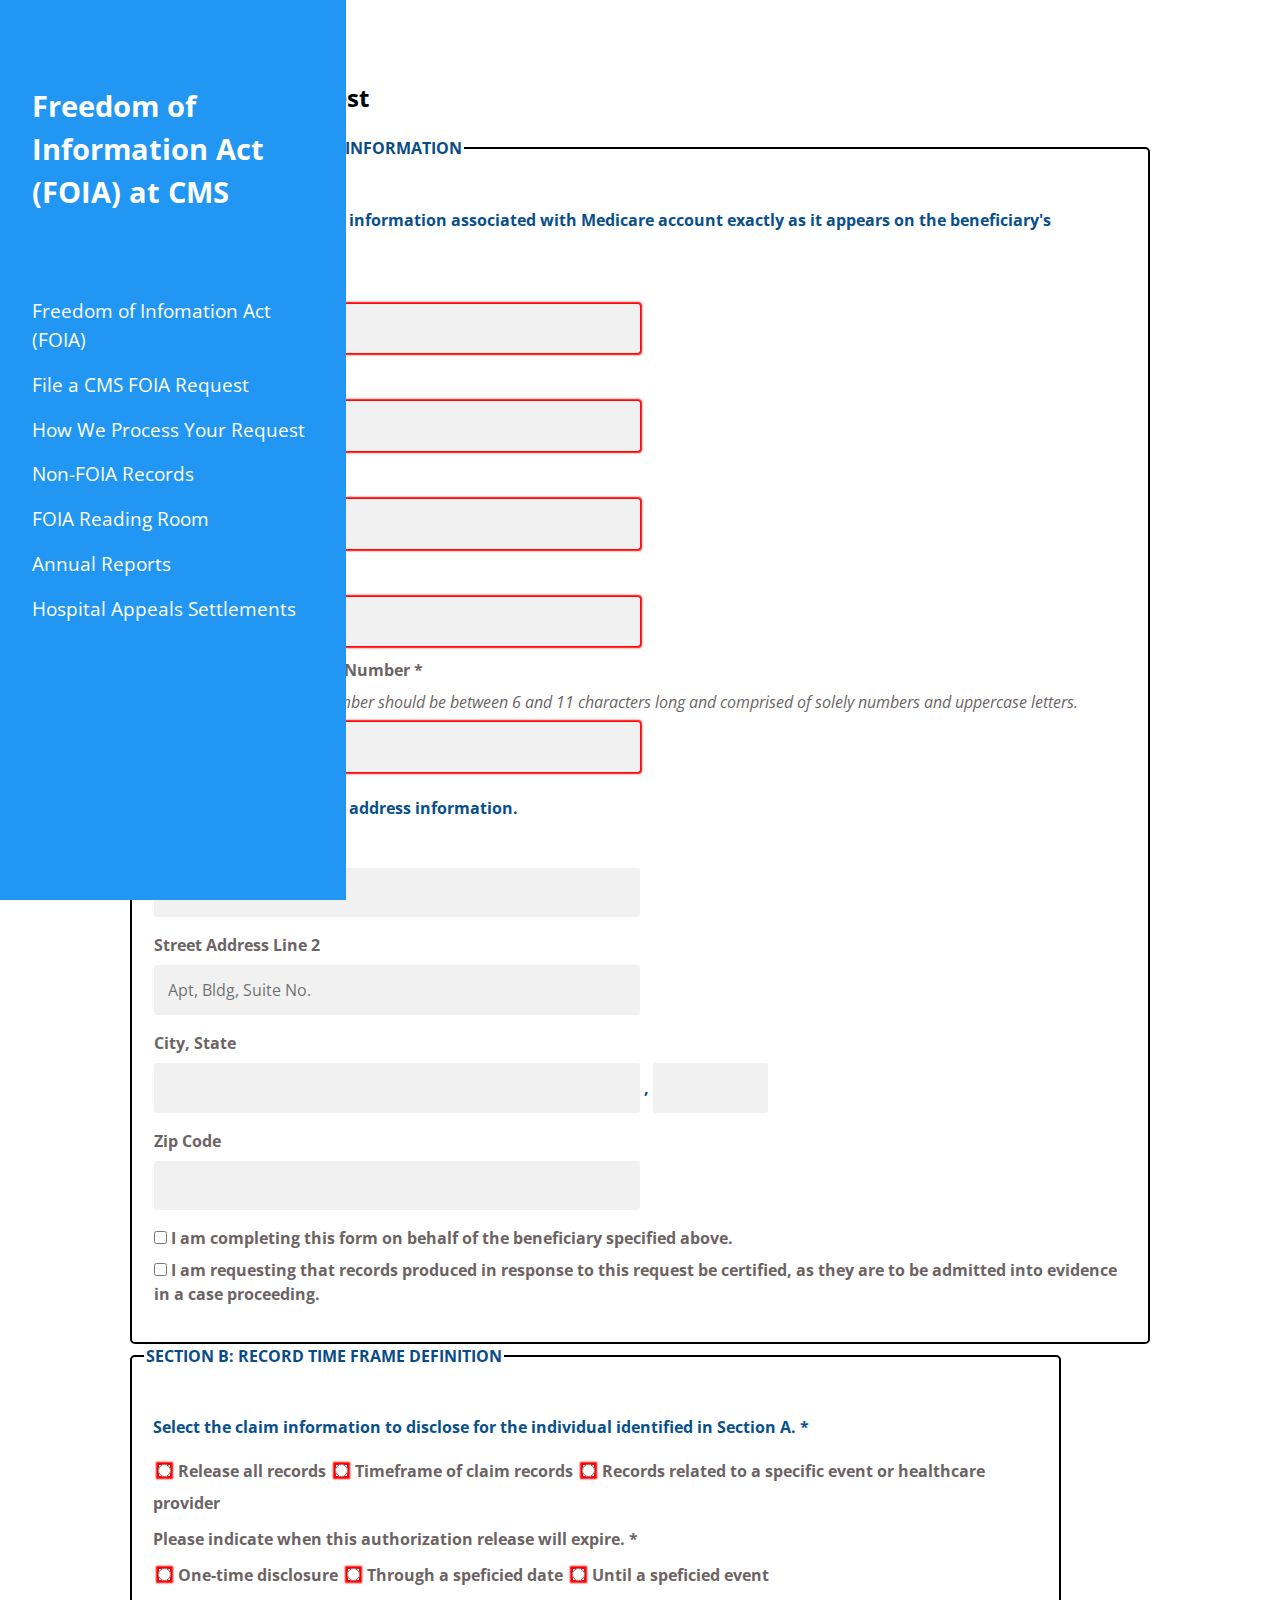
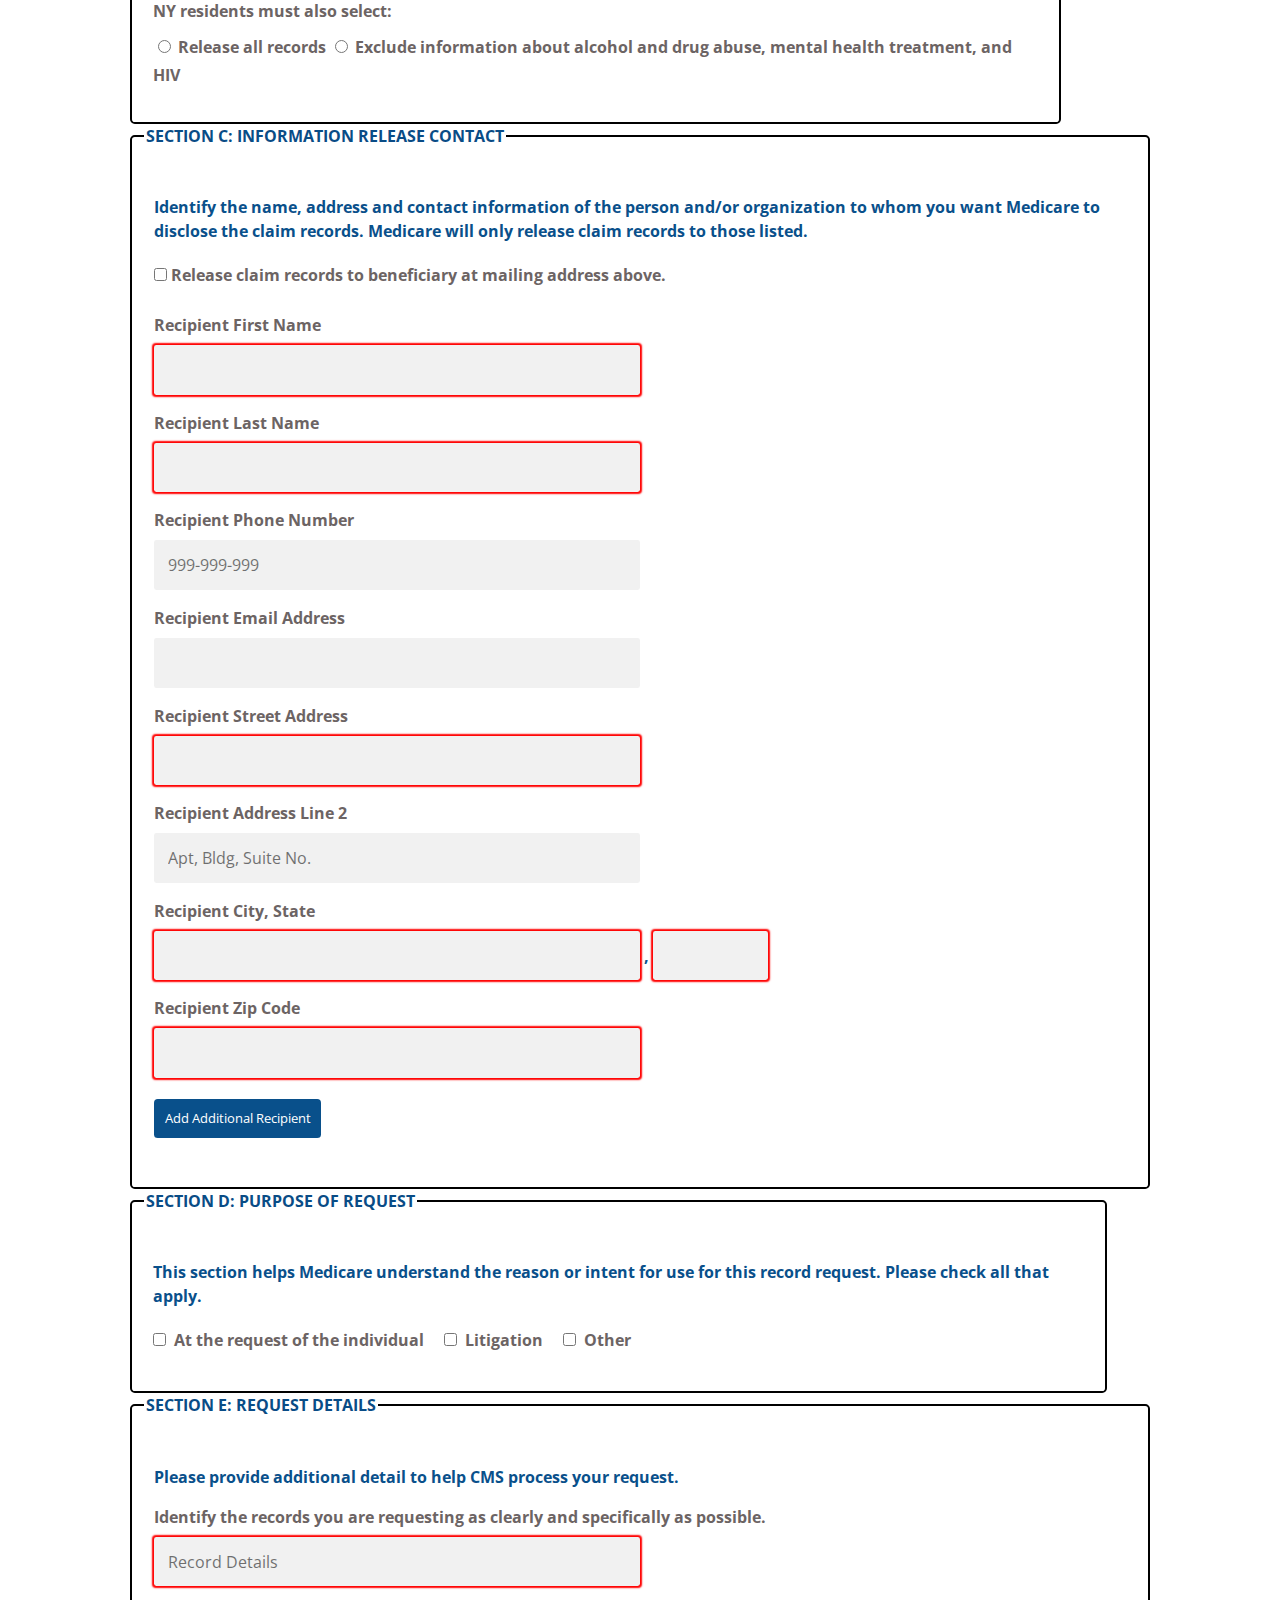
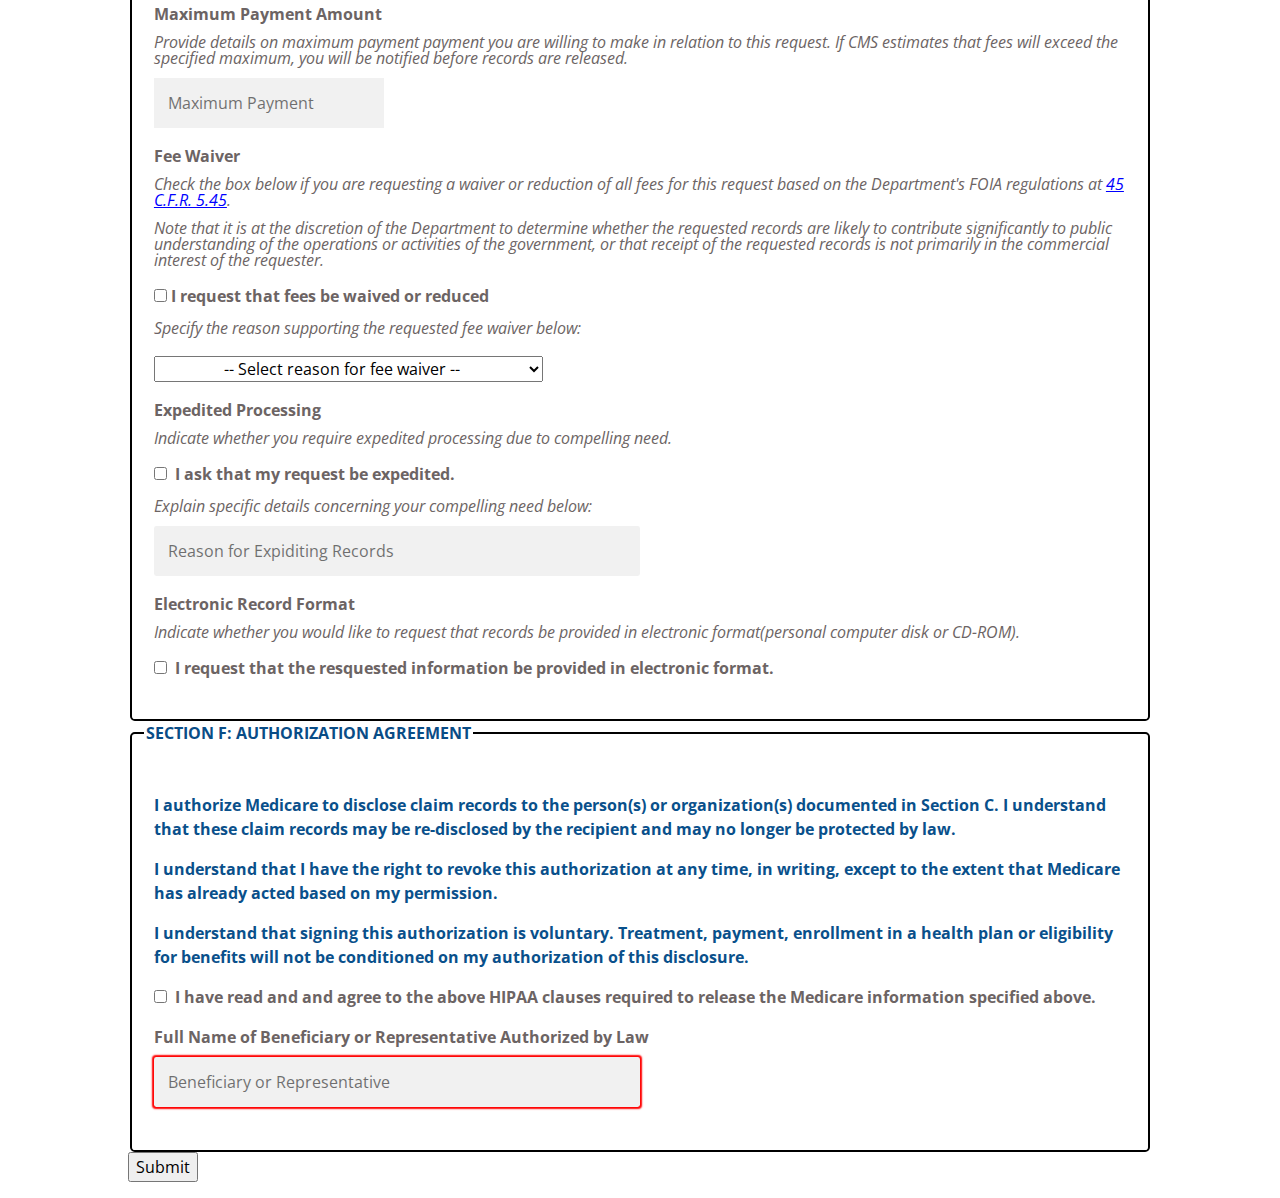
==== commit 3c1c2a50: "style changes" ====
--- a/AliveRecords.html
+++ b/AliveRecords.html
@@ -6,8 +6,10 @@
   <meta name="viewport" content="width=device-width, initial-scale=1">
   <link rel= "stylesheet" href="stylesheet.css">
   <link href="https://fonts.googleapis.com/css?family=Open+Sans:400,700" rel="stylesheet">
+  <script src="https://code.jquery.com/jquery-1.10.2.js"></script>
   <script src="FoiaScript2.js"></script>
   <script src="AuthScript.js"></script>
+
 
 </head>
 
@@ -24,20 +26,23 @@
 <body>
 
 <!-- Sidebar/menu -->
-<nav class="w3-sidebar w3-blue w3-collapse w3-top w3-medium w3-padding" style="z-index:3;width:300px;font-weight:bold;" id="mySidebar"><br>
+<nav class="w3-sidebar w3-blue w3-collapse w3-top w3-medium w3-padding" style="z-index:3;width:18em;" id="mySidebar"><br>
+  
   <a href="javascript:void(0)" onclick="w3_close()" class="w3-button w3-hide-large w3-display-topleft" style="width:100%">Close Menu</a>
+  
   <div class="w3-container">
     <h3 class="sidebar-padding"><b>Freedom of Information Act (FOIA) at CMS</b></h3>
   </div>
+  
   <div class="w3-bar-block">
-    <a href="https://www.cms.gov/Regulations-and-Guidance/Legislation/FOIA/index.html" onclick="w3_close()" class="w3-bar-item w3-button w3-hover-white">Freedom of Infomation Act (FOIA)</a> 
-  <a href="index.html" onclick="w3_close()" class="w3-bar-item w3-button w3-hover-white"> File a CMS FOIA Request</a> 
-    <a href="https://www.cms.gov/Regulations-and-Guidance/Legislation/FOIA/process.html" onclick="w3_close()" class="w3-bar-item w3-button w3-hover-white">How We Process Your Request</a> 
-    <a href=https://www.cms.gov/Regulations-and-Guidance/Legislation/FOIA/nonfoia.html" onclick="w3_close()" class="w3-bar-item w3-button w3-hover-white">Non-FOIA Records
+    <a href="https://www.cms.gov/Regulations-and-Guidance/Legislation/FOIA/index.html" onclick="w3_close()" class="w3-bar-item w3-button hover-bold">Freedom of Infomation Act (FOIA)</a> 
+    <a href="index.html" onclick="w3_close()" class="w3-bar-item w3-button hover-bold">File a CMS FOIA Request</a> 
+    <a href="https://www.cms.gov/Regulations-and-Guidance/Legislation/FOIA/process.html" onclick="w3_close()" class="w3-bar-item w3-button hover-bold">How We Process Your Request</a> 
+    <a href=https://www.cms.gov/Regulations-and-Guidance/Legislation/FOIA/nonfoia.html" onclick="w3_close()" class="w3-bar-item w3-button hover-bold">Non-FOIA Records
     </a> 
-    <a href="https://www.cms.gov/Regulations-and-Guidance/Legislation/FOIA/rdgroom.html" onclick="w3_close()" class="w3-bar-item w3-button w3-hover-white">FOIA Reading Room</a> 
-    <a href="https://www.cms.gov/Regulations-and-Guidance/Legislation/FOIA/annualreports.html" onclick="w3_close()" class="w3-bar-item w3-button w3-hover-white">Annual Reports</a>
-    <a href="https://www.cms.gov/Regulations-and-Guidance/Legislation/FOIA/Hospital-Appeals-Settlements.html" onclick="w3_close()" class="w3-bar-item w3-button w3-hover-white">Hospital Appeals Settlements</a>
+    <a href="https://www.cms.gov/Regulations-and-Guidance/Legislation/FOIA/rdgroom.html" onclick="w3_close()" class="w3-bar-item w3-button hover-bold">FOIA Reading Room</a> 
+    <a href="https://www.cms.gov/Regulations-and-Guidance/Legislation/FOIA/annualreports.html" onclick="w3_close()" class="w3-bar-item w3-button hover-bold">Annual Reports</a>
+    <a href="https://www.cms.gov/Regulations-and-Guidance/Legislation/FOIA/Hospital-Appeals-Settlements.html" onclick="w3_close()" class="w3-bar-item w3-button hover-bold">Hospital Appeals Settlements</a>
   </div>
 </nav>
 
@@ -46,17 +51,24 @@
 <header class="w3-container w3-top w3-hide-large w3-red w3-xlarge w3-padding">
   <a href="javascript:void(0)" class="w3-button w3-red w3-margin-right" onclick="w3_open()">☰</a>
   <span>FOIA at CMS</span>
-  
+
 </header>
+
+
 <!-- Overlay effect when opening sidebar on small screens -->
-<div class="w3-overlay w3-hide-large" onclick="w3_close()" style="cursor:pointer" title="close side menu" id="myOverlay"></div>
+<div class="w3-overlay w3-hide-large" onclick="w3_close()" style="cursor:pointer" title="close side menu" id="myOverlay">
+</div>
+
 <!-- !PAGE CONTENT! -->
 <div class="w3-main" style="margin-left:22em;margin-right:2.7em">
   <!-- Header -->
   <div class="w3-container" style="margin-top:80px" id="showcase">
-    <h2 class="w3-large center-div-large"><b>File a FOIA Request</b></h2>
+    <h2 class="w3-large center-div-large">File a FOIA Request</h2>
     <hr style="width:3em; border:0.3125em steelblue" class="w3-round">
   </div>
+</div>
+
+
 
 <div id= "form-container" class = "center-div-large">
 <form name="authform" autocomplete="off" method="POST" action="#">
@@ -67,7 +79,7 @@
 <ul class="form-style-1" name = "section_a">
     
     <li>
-        <label class="field-description">Please enter beneficiary name exactly as it appears on Medicare card.</label>
+        <p class="disclosures">Please enter beneficiary information associated with Medicare account exactly as it appears on the beneficiary's Medicare card.</p>
         
         <label class="block-label" for= "beneficiary_first_name" >First Name * </label>
         <input required type="text" id = "beneFirstName" name="beneficiary_first_name" pattern="^[a-zA-Z]([a-zA-Z- ])*" />
@@ -75,7 +87,7 @@
     
     <li>
         <label for="beneMiddleName" class="block-label">Middle Name </label>
-        <input type="text" pattern="[a-zA-Z]+"  name="beneficiary_middle_name" class="field-long" id="beneMiddleName" pattern="^[a-zA-Z]([a-zA-Z- ])*"/>
+        <input type="text" required pattern="[a-zA-Z]+"  name="beneficiary_middle_name" class="field-long" id="beneMiddleName" pattern="^[a-zA-Z]([a-zA-Z- ])*"/>
     </li>
 
     <li>
@@ -160,7 +172,7 @@
 <legend>Section B: Record Time Frame Definition</legend>
 <ul class="form-style-1" name = "section_b">
     <li>
-        <label>Select the claim information to disclose for the individual identified in Section A. *</label>
+        <p class="disclosures">Select the claim information to disclose for the individual identified in Section A. *</p>
         <div>
             <input required type="radio" id="recordChoiceAll" name="release_info" value="all_records"/>
             <label for="recordChoice1">Release all records</label>
@@ -193,23 +205,22 @@
     <li>
         <label class="block-label">Please indicate when this authorization release will expire. *</label>
         <div>
-        <input required type="radio" id="expChoice1" name="expiration_type" value="oneTime"/>
-        <label for="expChoice1">One-time disclosure</label>
-        <input required type="radio" id="expChoice2" name="expiration_type" value="expByDate"/>
-        <label for="expChoice2">Through a speficied date</label>
-        <input required type="radio" id="expChoice3" name="expiration_type" value="expByEvent"/>
-        <label for="expChoice3">Until a speficied event</label>
-
-        <span id = expDateBlock>
-        <label for="exp_date" class="field-description">Please indicate future date when authorization will expire.</label>
-        <input placeholder= "Expriation Date" name="expDate" data-inputmask="'alias': '^\d{2}\/\d{2}\/\d{4}'" onfocus="(this.type='date')" id=expirationDate />
-        </span>
-
-        <span id=expEventBlock>
-        <label for="exp_event" class="field-description">Please indicate the event upon which authorization will expire.</label>
-        <input type="text" name="expirationEvent" class="field-long" placeholder="Authorization Expiration Event" id=exp_event/>
-        </span>
-
+            <input required type="radio" id="expChoice1" name="expiration_type" value="oneTime"/>
+            <label for="expChoice1">One-time disclosure</label>
+            <input required type="radio" id="expChoice2" name="expiration_type" value="expByDate"/>
+            <label for="expChoice2">Through a speficied date</label>
+            <input required type="radio" id="expChoice3" name="expiration_type" value="expByEvent"/>
+            <label for="expChoice3">Until a speficied event</label>
+
+            <span id = expDateBlock>
+            <label for="exp_date" class="field-description">Please indicate future date when authorization will expire.</label>
+            <input placeholder= "Expriation Date" name="expDate" data-inputmask="'alias': '^\d{2}\/\d{2}\/\d{4}'" onfocus="(this.type='date')" id=expirationDate />
+            </span>
+
+            <span id=expEventBlock>
+            <label for="exp_event" class="field-description">Please indicate the event upon which authorization will expire.</label>
+            <input type="text" name="expirationEvent" class="field-long" placeholder="Authorization Expiration Event" id=exp_event/>
+            </span>
         </div>
     </li>
 
@@ -233,7 +244,7 @@
 <fieldset>
 <legend>Section C: Information Release Contact</legend>
 <ul class="form-style-1" name = "section_c">
-    <label class="block-label">Identify the name, address and contact information of the person and/or organization to whom you want Medicare to disclose the claim records. Medicare will only release claim records to those listed.</label>
+    <p class="disclosures">Identify the name, address and contact information of the person and/or organization to whom you want Medicare to disclose the claim records. Medicare will only release claim records to those listed.</p>
     
     <input type="checkbox" name="beneRecipient" value="releaseToBene" id="beneRecip" /><label class="disclosures-check">Release claim records to beneficiary at mailing address above.</label>
 
@@ -295,7 +306,7 @@
 <fieldset>
 <legend>Section D: Purpose of Request</legend>
 <ul class="form-style-1" name = "section_d">
-<label class="block-label">This section helps Medicare understand the reason or intent for use for this record request. Please check all that apply.</label>
+<p class="disclosures">This section helps Medicare understand the reason or intent for use for this record request. Please check all that apply.</p>
     <li>
         <div id="otherRequestType">
             <input type="checkbox" name="indivRequest" value="individualRequest" id="inidvidual"/>
@@ -308,7 +319,7 @@
 
             <span id="reqType">
             <label for="otherSpecific" class="block-label">Other Request Type</label>
-            <input type="text" name="reqTypeDetail" id="otherSpecifics" class="field-long" placeholder="Lther Request Type" />
+            <input type="text" name="reqTypeDetail" id="otherSpecifics" class="field-long" placeholder="Other Request Type" />
             </span>
 
         </div>
@@ -321,22 +332,27 @@
 
 <fieldset>
 <legend> Section E: Request Details </legend>
+    
     <ul class="form-style-1" name = "section_d">
+    <p class="disclosures">Please provide additional detail to help CMS process your request.</p>
 <!-- Digitized cover letter-->
     <li>
-        <label class="block-label" for="identifyRecords">Below, identify the records you are requesting as clearly and specifically as possible. </label>
-        <input type="text" required name="identifyRecords" class="field-long" id="identifyRecords" placeholder="Record Specifics" />
-    </li>
-    <li>
-        <p class="disclosures">Below, provide details on payment associated with this request, including the maximum amount that you are willing to pay for this request. If CMS estimates that fees will exceed this limit, we will inform you prior to providing the requested records. </p>
-        <label class="block-label" for="maxAmount"> Maximum Payment Amount: </label>
-        <input id= "maxAmount" type="number" name="maxPayment" class="field-long" placeholder="Maximum Payment" min="0.01" step="0.01" pattern="/^(\d{1,3})(,\d{1,3})*(\.\d{1,})?$/g"/>
-    </li>
-    <li>
-        <p class="field-description">Check the box below if you are requesting a waiver or reduction of all fees for this request based on the Department's FOIA regulations at <a href="https://www.gpo.gov/fdsys/pkg/CFR-2011-title45-vol1/pdf/CFR-2011-title45-vol1-sec5-45.pdf" target="_blank">45 C.F.R. 5.45</a>. Note that it is at the discretion of the department to determine whether the requested records are likely to contribute significantly to public understanding of the operations or activities of the government, or that receipt of the requested records is not primarily in the commercial interest of the requester.</p>
-        <input type="checkbox" name="waiveFees" value="Fees" id="feeWaiver"> I request that fees be waved or reduced <br><br>
-         <label for="waiverDetails" class="block-label" placeholder="details">Specify the reason supporting the requested fee waiverbelow: </label><br>
-<!--             <span><input type="text" name="waiverDetails" class="field-long" id="waiverDetails"/></span> -->
+        <label class="block-label" for="identifyRecords">Identify the records you are requesting as clearly and specifically as possible. </label>
+        <input type="text" required name="identifyRecords" class="field-long" id="identifyRecords" placeholder="Record Details" />
+    </li>
+    <li>
+        
+        <label class="block-label" for="maxAmount"> Maximum Payment Amount </label>
+        <label class="field-description">Provide details on maximum payment payment you are willing to make in relation to this request. If CMS estimates that fees will exceed the specified maximum, you will be notified before records are released. </label>
+        <input id= "maxAmount" type="number" name="maxPayment" class="field-long" placeholder="Maximum Payment" min="0.01" step="0.01" pattern="/^(\d{1,3}\,)?(\d{3}\,)*(\d{1,3})*(\.\d{2})?$/g"/>
+    </li>
+    <li>
+        <label class="block-label" > Fee Waiver </label>
+        <p class="field-description">Check the box below if you are requesting a waiver or reduction of all fees for this request based on the Department's FOIA regulations at <a href="https://www.gpo.gov/fdsys/pkg/CFR-2011-title45-vol1/pdf/CFR-2011-title45-vol1-sec5-45.pdf" target="_blank">45 C.F.R. 5.45</a>. </p>
+        <p class="field-description">Note that it is at the discretion of the Department to determine whether the requested records are likely to contribute significantly to public understanding of the operations or activities of the government, or that receipt of the requested records is not primarily in the commercial interest of the requester.</p>
+        <input type="checkbox" name="waiveFees" value="Fees" id="feeWaiver"><label for="feeWaiver">I request that fees be waived or reduced</label>
+         <label for="waiverDetails" class="field-description" placeholder="details">Specify the reason supporting the requested fee waiver below: </label>
+
             <select id="waiverDetails" class="w3-dropdown-hover">
                 <option disabled selected value> -- Select reason for fee waiver -- </option>
                 <option>(1) Release of requested records is in the public interest</option>
@@ -344,19 +360,22 @@
             </select>
     </li>
     <li>
-        <p>Check the box below if you are asking that your request receive expedited processing due to compelling need. </p>
-        <input type="checkbox" name="waiveFees" value="Fees"> I ask that my request be expedited <br><br>
-        <label for="expediteDetails" class="block-label"> Explain specific details concerning your compelling need below: </label><br>
-        <input type="text" name="expediteDetails" class="field-long" id="expediteDetails" placeholder="Reasons for Expiditing" />
-    </li>
-    <li>
-        <p class="disclosures">Check the box below if you are requesting the information you seek be provided in electronic format, and you would like to receive it on a personal computer disk [or a CD-ROM]. </p>  
-        <input type="checkbox" name="electronicFormat" id="electronicElection"value="Fees"> <label for="electronicElection">I request that information be provided in electronic format</label>
+        <label class="block-label" > Expedited Processing </label>
+        <label class="field-description">Indicate whether you require expedited processing due to compelling need.</label>
+        <input type="checkbox" name="expediteRecords" value="expedite-Yes" id="expedited"> <label for="expedited">I ask that my request be expedited. </label>
+        <label for="expediteDetails" class="field-description"> Explain specific details concerning your compelling need below: </label>
+        <input type="text" name="expediteDetails" class="field-long" id="expediteReason" placeholder="Reason for Expiditing Records" />
+    </li>
+    <li>
+        <label class="block-label" > Electronic Record Format </label>
+        <label class="field-description">Indicate whether you would like to request that records be provided in electronic format(personal computer disk or CD-ROM).</label>  
+        <input type="checkbox" name="electronicFormat" id="electronicElection"value="Fees"> <label for="electronicElection">I request that the resquested information be provided in electronic format.</label>
      </li>
-     <li>
+<!--      <li>
         <label for="phoneNumber" class="block-label">Provide us with a home/ office/ mobile phone number for further questions regarding your request:</label>
         <input type="text" name="phoneNumber" class="field-long" id="phoneNumber" placeholder="phone number" />
-    </li>
+    </li> -->
+    </ul>
 </fieldset>
 
 
@@ -367,24 +386,25 @@
 <!-- ----SECTION E: AUTHORIZATION AGREEMENT---- -->
 <!--******************************************* -->
 
-<fieldset>
+<fieldset name="set_f">
 <legend>Section F: Authorization Agreement</legend>
-<ul class="form-style-1" name = "section_e">
-    <li>
-    <p class="disclosures">I authorize Medicare to disclose claim records to the person(s) or organization(s) documented in Section C. I understand that these claim records may be re-disclosed by the recipient and may no longer be protected by law.</p>
-    
-    <p class="disclosures">I understand that I have the right to revoke this authorization at any time, in writing, except to the extent that Medicare has already acted based on my permission.</p>
-    
-    <p class="disclosures">I understand that signing this authorization is voluntary. Treatment, payment, enrollment in a health plan or eligibility for benefits will not be conditioned on my authorization of this disclosure.</p>
-    </li>
-
-    <p class="disclosures-check">
-    <input type="checkbox" name="checkbox" value="acceptHIPAA" id="agreeHIPAA" /> I have read and and agree to the above HIPAA clauses required to release the  Medicare information specified above.
-    </p>
-
-    <li>
-    <label><span class="block-label">Full Name of Beneficiary or Representative Authorized by Law</span></label>
-    <input required type="text" name="signedBy" class="field-long" placeholder="Beneficiary or Representative" />
+<ul class="form-style-1" name = "section_f">
+    <li>
+        <p class="disclosures">I authorize Medicare to disclose claim records to the person(s) or organization(s) documented in Section C. I understand that these claim records may be re-disclosed by the recipient and may no longer be protected by law.</p>
+    
+        <p class="disclosures">I understand that I have the right to revoke this authorization at any time, in writing, except to the extent that Medicare has already acted based on my permission.</p>
+    
+        <p class="disclosures">I understand that signing this authorization is voluntary. Treatment, payment, enrollment in a health plan or eligibility for benefits will not be conditioned on my authorization of this disclosure.</p>
+    </li>
+
+    <li>
+        <p class="disclosures-check">
+        <input type="checkbox" name="checkbox" value="acceptHIPAA" id="agreeHIPAA" /> I have read and and agree to the above HIPAA clauses required to release the  Medicare information specified above.</p>
+    </li>
+
+    <li>
+        <label><span class="block-label">Full Name of Beneficiary or Representative Authorized by Law</span></label>
+        <input required type="text" name="signedBy" class="field-long" placeholder="Beneficiary or Representative" />
     </li>
 
 </ul>
--- a/stylesheet.css
+++ b/stylesheet.css
@@ -6,7 +6,8 @@
 
 *,*:before,*:after{
   box-sizing:inherit;
-  font: 1em "Open Sans",sans-serif; 
+  font-size: 1em;
+  font-family: "Open Sans",sans-serif; 
 }
 
 
@@ -20,12 +21,34 @@
 .center-div-large
 {
      margin: 0 auto;
-     width: 80%; 
+     width: 80%
+}
+
+
+.hover-bold{
+  font-weight:normal;
+  text-decoration: none;
+}
+
+.hover-bold:hover{
+  font-weight:bold;
+  background-color: inherit; 
+  opacity: 0.75;
+  color: #fff!important;
+  background-color: #2196F3!important;
+  opacity: 0.5;
+}
+
+.w3-bar .w3-bar-item{
+  padding:0.5em 1em;
+  float:left;
+  width:auto;
+  border:none;
+  display:block;
+  outline:0;
 }
 
 /* hidden divs */ 
-
-
 div.hidden {
     display: none;
 }
@@ -33,9 +56,11 @@
 /* Extract from normalize.css by Nicolas Gallagher and Jonathan Neal git.io/normalize */
 html{
 	-ms-text-size-adjust:100%;
-	-webkit-text-size-adjust:100%}
+	-webkit-text-size-adjust:100%;
+}
+
 body{
-	margin:0
+	margin:0;
 }
 
 article,aside,details,figcaption,figure,footer,header,main,menu,nav,section,summary{
@@ -43,7 +68,7 @@
 }
 
 audio,canvas,progress,video{
-	display:inline-block
+	display:inline-block;
 }
 
 progress{
@@ -63,10 +88,11 @@
 a:active,a:hover{
 	outline-width:0; 
 }
+
 abbr[title]{
 	border-bottom:none;
 	text-decoration:underline;
-	text-decoration:underline dotted
+	text-decoration:underline dotted;
 }
 
 .w3-image{
@@ -85,7 +111,8 @@
 }
 
 .w3-large{
-	font-size:1.5em!important
+	font-size:1.5em!important;
+  font-weight: bold;
 }
 
 .w3-medium{
@@ -97,11 +124,13 @@
 	.w3-sidebar.w3-collapse{
 		display:none;
 	}
-	.w3-main{
+}
+
+.w3-main{
 		margin-left:0!important;
 		margin-right:0!important
 	}
-}
+
 
 .w3-serif{
 	font-family:"Open Sans",serif;
@@ -122,13 +151,26 @@
 	overflow:auto;
 }
 
-
-
-
-
-/***********************************
-        FORM-SPECIFIC CSS
-***********************************/
+.w3-btn,.w3-button {
+  border:none;
+  display:inline-block;
+  padding:0.5em 1em;
+  vertical-align:middle;
+  overflow:hidden;
+  text-decoration:none;
+  color:inherit;
+  background-color:inherit;
+  text-align:center;
+  cursor:pointer;
+  white-space:nowrap;
+  background-color: inherit;
+}
+
+
+
+/***********************************************************
+                    FORM-SPECIFIC CSS
+************************************************************/
 
 
 .form-style-1 {
@@ -166,11 +208,18 @@
 
 fieldset {
   border-radius: 0.3em;
+  border:0.125em solid;
   display: inline-block;
-  align-content: right;
+/*  align-content: right;*/
+  margin: 0 0.125em;
 /*  max-width: 70%;*/
-  padding-left: 800px;
-}
+}
+
+/*fieldset{
+  margin:0 2px;
+  
+}*/
+
 
 legend {
     color:#094C86;
@@ -289,6 +338,17 @@
   font-family: inherit;
   font-size: 0.8em;
 }
+
+button,select{
+  text-transform:none;
+  margin: 0.5em 0 0.5em 0;
+}
+
+select{
+  max-width: 40%;
+  text-align-last:center;
+}
+
 
 .autocomplete {
   /*the container must be positioned relative:*/
@@ -350,37 +410,87 @@
 
 #recordChoiceSpecific:not(:checked) ~ #recordEventBlock { display: none; }
 
-/***********************************
-        END FORM-SPECIFIC CSS
-***********************************/
-
-/*dfn{font-style:italic}*/
-/*mark{background:#ff0;color:#000}*/
-/*small{font-size:80%}*/
-/*sub,sup{font-size:75%;line-height:0;position:relative;vertical-align:baseline}*/
-/*sub{bottom:-0.25em}
-sup{top:-0.5em}*/
-/*figure{margin:1em 40px}*/
-/*img{
-	border-style:none
-height:3em;}*/
+
+/***********************************************************
+                  END FORM-SPECIFIC CSS
+************************************************************/
+
+
+
+
+
+
+/***********************************************************
+                          FAQ CSS
+************************************************************/
+
+.row:before,
+.row:after {
+  content: '\0020';
+  display: block;
+  overflow: hidden;
+  visibility: hidden;
+  width: 0;
+  height: 0;
+}
+.row:after,
+.clearfix:after {
+  clear: both;
+}
+
+.faq .panel-heading {
+  cursor: pointer;
+}
+.faq .faq-toggle.collapsed::before {
+  font-family: "Open Sans";
+  content: "";
+  -webkit-transition: 0.5s linear ease-out;
+          transition: 0.5s linear ease-out;
+  position: absolute;
+  left: 15px;
+}
+.faq .faq-toggle::before {
+  position: absolute;
+  left: 15px;
+  font-family: "Open Sans";
+  content: "";
+}
+.faq .panel-group .panel + .panel {
+  margin-top: 15px;
+}
+.faq .panel-default > .panel-heading {
+  color: #5d5d5d;
+  background-color: #FFFFFF;
+  border-color: #FFFFFF;
+  border-radius: 0;
+  padding: 0;
+}
+.faq .panel-default > .panel-heading a {
+  position: relative;
+  display: block;
+  text-decoration: none;
+  padding: 15px 15px 15px 35px;
+  font-weight: 600;
+}
+
+/***********************************************************
+                    END FAQ CSS
+************************************************************/
+
+
 
 button,textarea{
   font:inherit;
   margin:0;}
 
 optgroup{font-weight:bold}
-button,input{overflow:visible}
-button,select{text-transform:none;}
+button,input{overflow:auto}
+
 button,html [type=button],[type=reset],[type=submit]{-webkit-appearance:button}
 button::-moz-focus-inner, [type=button]::-moz-focus-inner, [type=reset]::-moz-focus-inner, [type=submit]::-moz-focus-inner{border-style:none;padding:10px}
 button:-moz-focusring, [type=button]:-moz-focusring, [type=reset]:-moz-focusring, [type=submit]:-moz-focusring{outline:1px dotted ButtonText}
 
-fieldset{
-/*  border:1px solid #c0c0c0;*/
-  margin:0 2px;
-  padding:.35em .625em .75em
-}
+
 
 /*legend{color:inherit;
   display:table;max-width:100%;
@@ -433,7 +543,7 @@
 .w3-centered tr th,.w3-centered tr td{text-align:center}
 /*.w3-table td,.w3-table th,.w3-table-all td,.w3-table-all th{padding:8px 8px;display:table-cell;text-align:left;vertical-align:top}*/
 /*.w3-table th:first-child,.w3-table td:first-child,.w3-table-all th:first-child,.w3-table-all td:first-child{padding-left:16px}*/
-.w3-btn,.w3-button {border:none;display:inline-block;padding:8px 16px;vertical-align:middle;overflow:hidden;text-decoration:none;color:inherit;background-color:inherit;text-align:center;cursor:pointer;white-space:nowrap}
+
 .w3-btn:hover{box-shadow:0 8px 16px 0 rgba(0,0,0,0.2),0 6px 20px 0 rgba(0,0,0,0.19)}
 .w3-btn,.w3-button{-webkit-touch-callout:none;-webkit-user-select:none;-khtml-user-select:none;-moz-user-select:none;-ms-user-select:none;user-select:none}   
 .w3-disabled,.w3-btn:disabled,.w3-button:disabled{cursor:not-allowed;opacity:0.3}.w3-disabled *,:disabled *{pointer-events:none}
@@ -466,7 +576,7 @@
 .w3-modal{z-index:3;display:none;padding-top:100px;position:fixed;left:0;top:0;width:100%;height:100%;overflow:auto;background-color:rgb(0,0,0);background-color:rgba(0,0,0,0.4)}
 .w3-modal-content{margin:auto;background-color:#fff;position:relative;padding:0;outline:0;width:600px}
 .w3-bar{width:100%;overflow:hidden}.w3-center .w3-bar{display:inline-block;width:auto}
-.w3-bar .w3-bar-item{padding:8px 16px;float:left;width:auto;border:none;display:block;outline:0}
+
 .w3-bar .w3-dropdown-hover,.w3-bar .w3-dropdown-click{position:static;float:left}
 .w3-bar .w3-button{white-space:normal}
 .w3-bar-block .w3-bar-item{width:100%;display:block;padding:8px 16px;text-align:left;border:none;white-space:normal;float:none;outline:0}
@@ -645,10 +755,19 @@
 
 
 
-
-
-
-
-
-
-
+/*dfn{font-style:italic}*/
+/*mark{background:#ff0;color:#000}*/
+/*small{font-size:80%}*/
+/*sub,sup{font-size:75%;line-height:0;position:relative;vertical-align:baseline}*/
+/*sub{bottom:-0.25em}
+sup{top:-0.5em}*/
+/*figure{margin:1em 40px}*/
+/*img{
+  border-style:none
+height:3em;}*/
+
+
+
+
+
+
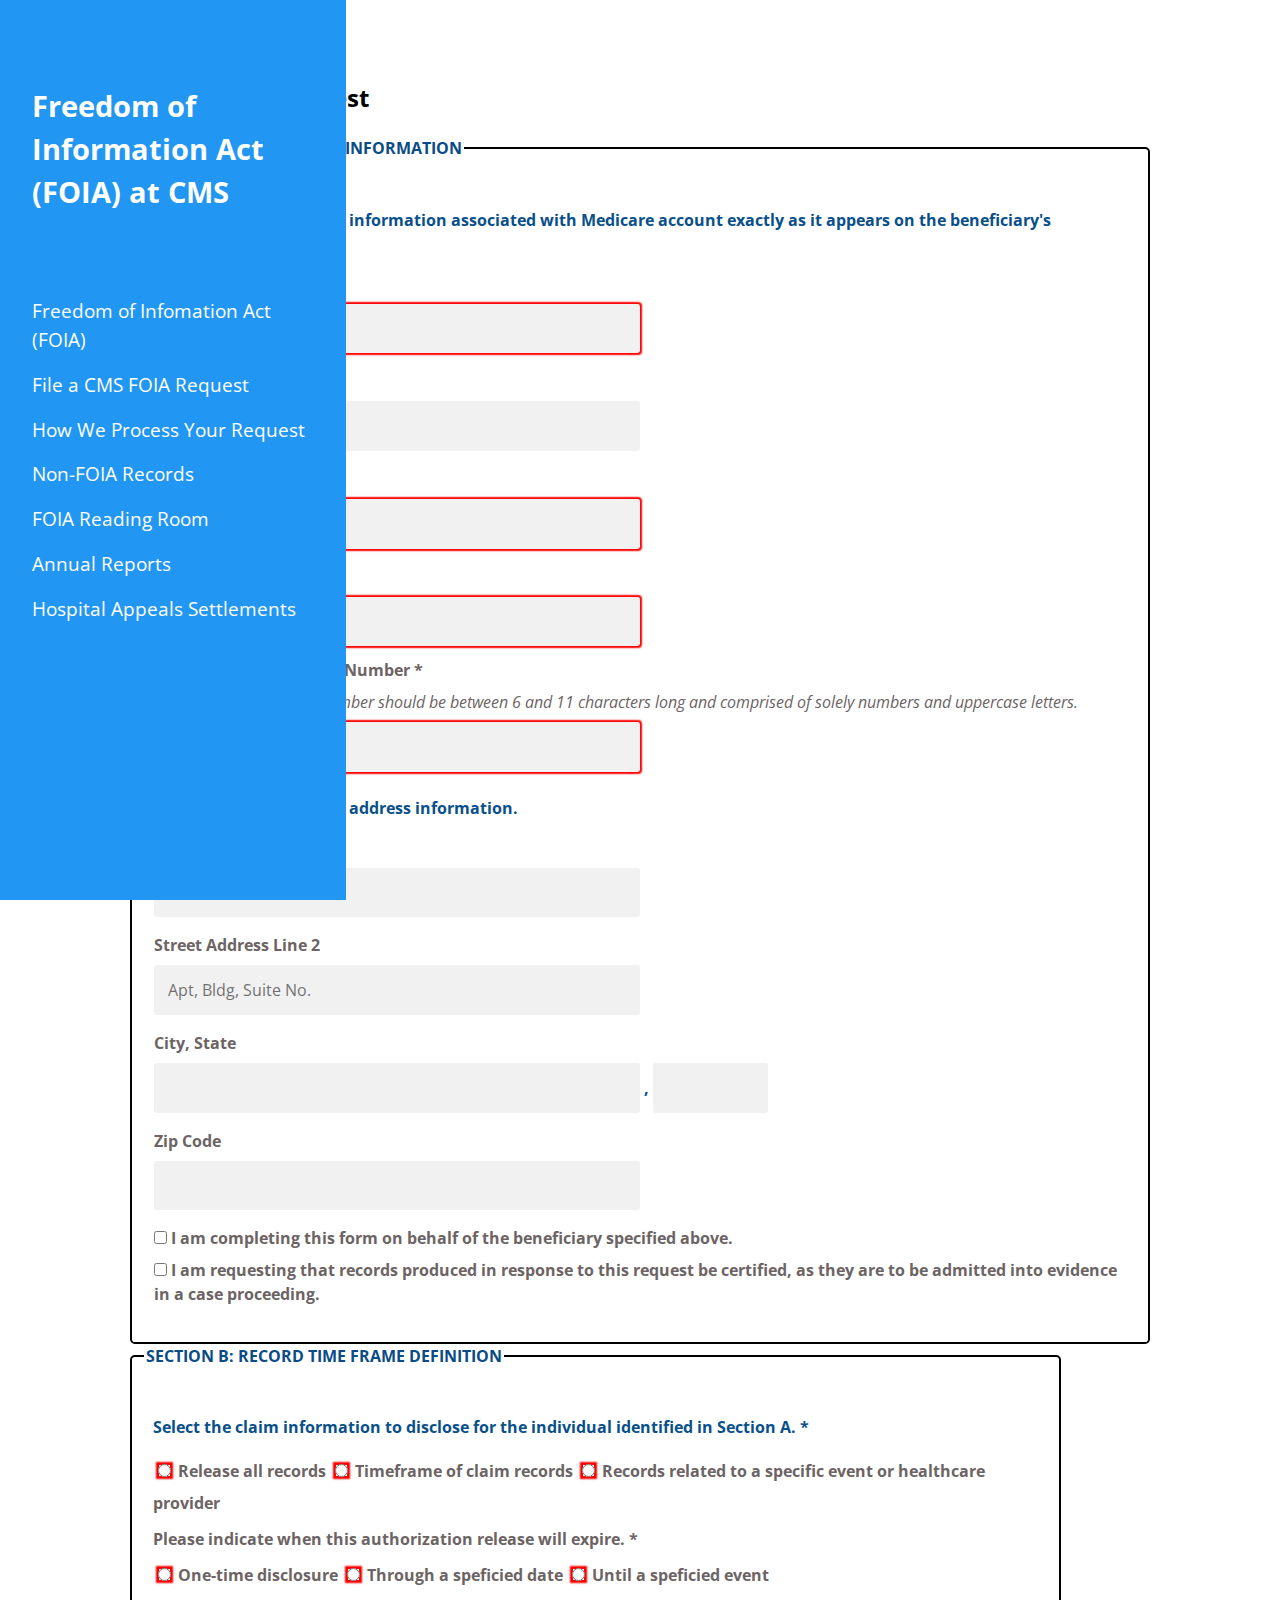
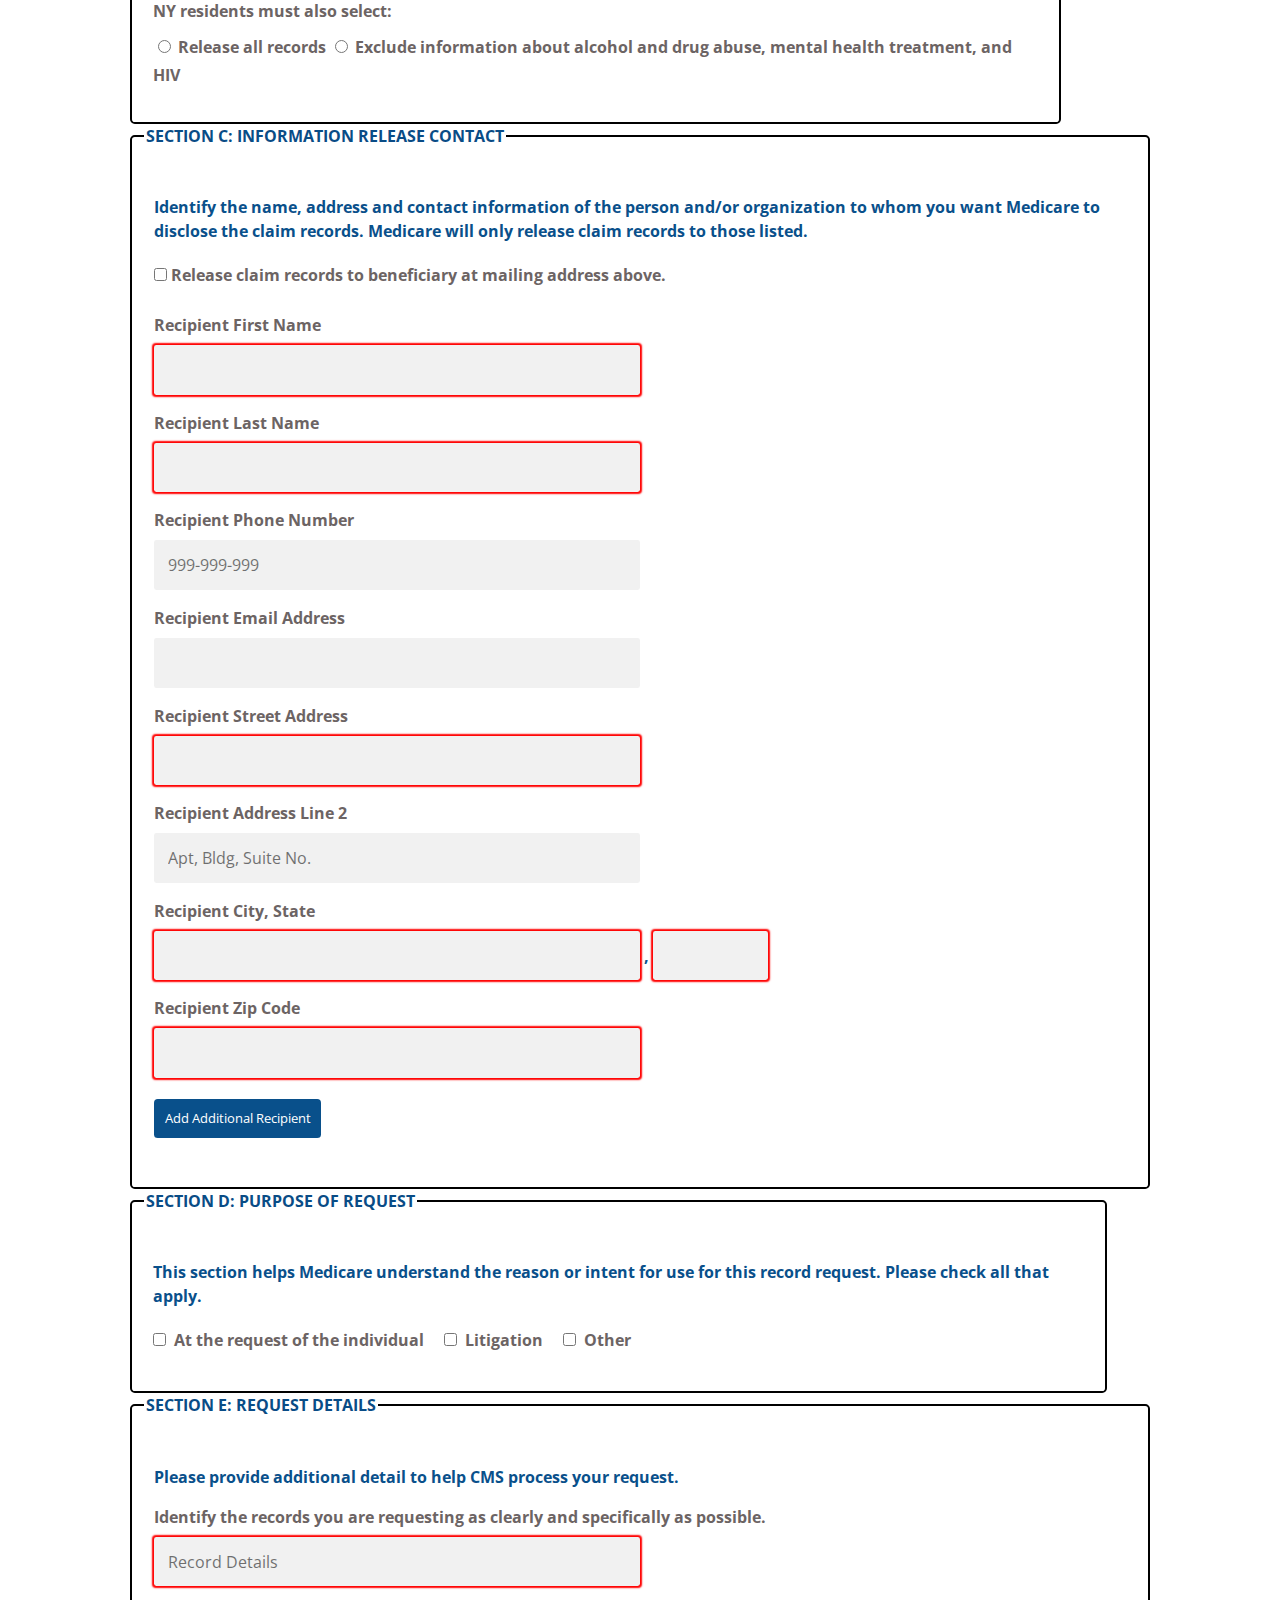
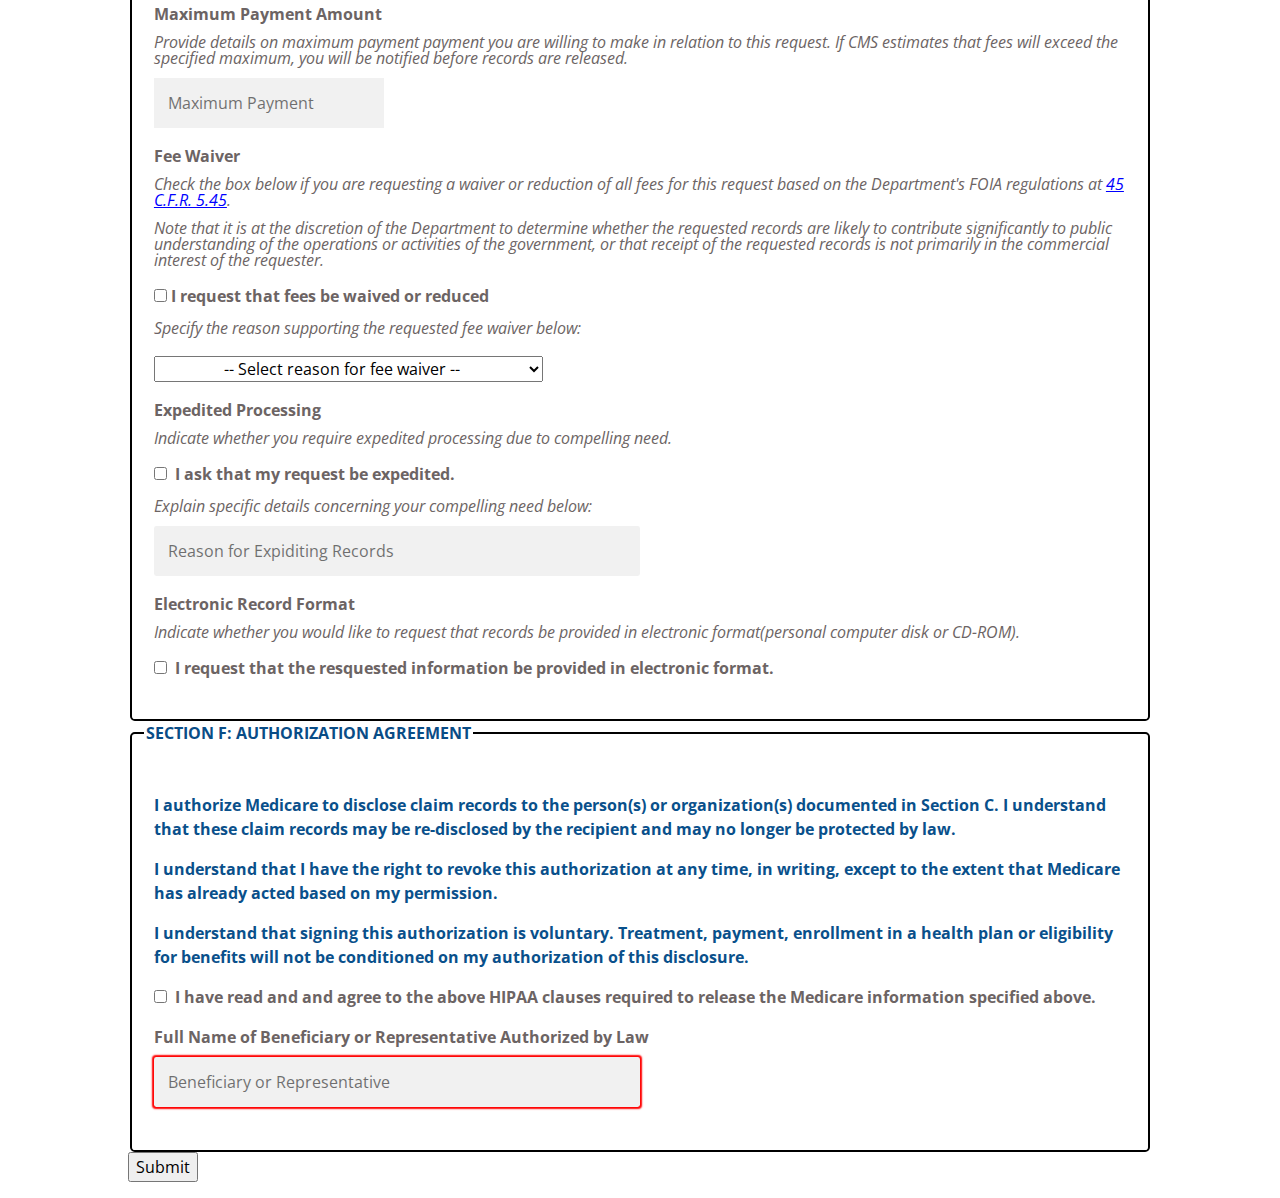
==== commit e6b4ff28: "index merge issue" ====
--- a/AliveRecords.html
+++ b/AliveRecords.html
@@ -35,10 +35,12 @@
   </div>
   
   <div class="w3-bar-block">
+
     <a href="https://www.cms.gov/Regulations-and-Guidance/Legislation/FOIA/index.html" onclick="w3_close()" class="w3-bar-item w3-button hover-bold">Freedom of Infomation Act (FOIA)</a> 
     <a href="index.html" onclick="w3_close()" class="w3-bar-item w3-button hover-bold">File a CMS FOIA Request</a> 
     <a href="https://www.cms.gov/Regulations-and-Guidance/Legislation/FOIA/process.html" onclick="w3_close()" class="w3-bar-item w3-button hover-bold">How We Process Your Request</a> 
     <a href=https://www.cms.gov/Regulations-and-Guidance/Legislation/FOIA/nonfoia.html" onclick="w3_close()" class="w3-bar-item w3-button hover-bold">Non-FOIA Records
+
     </a> 
     <a href="https://www.cms.gov/Regulations-and-Guidance/Legislation/FOIA/rdgroom.html" onclick="w3_close()" class="w3-bar-item w3-button hover-bold">FOIA Reading Room</a> 
     <a href="https://www.cms.gov/Regulations-and-Guidance/Legislation/FOIA/annualreports.html" onclick="w3_close()" class="w3-bar-item w3-button hover-bold">Annual Reports</a>
@@ -87,7 +89,7 @@
     
     <li>
         <label for="beneMiddleName" class="block-label">Middle Name </label>
-        <input type="text" required pattern="[a-zA-Z]+"  name="beneficiary_middle_name" class="field-long" id="beneMiddleName" pattern="^[a-zA-Z]([a-zA-Z- ])*"/>
+        <input type="text" pattern="[a-zA-Z]+"  name="beneficiary_middle_name" class="field-long" id="beneMiddleName" pattern="^[a-zA-Z]([a-zA-Z- ])*"/>
     </li>
 
     <li>
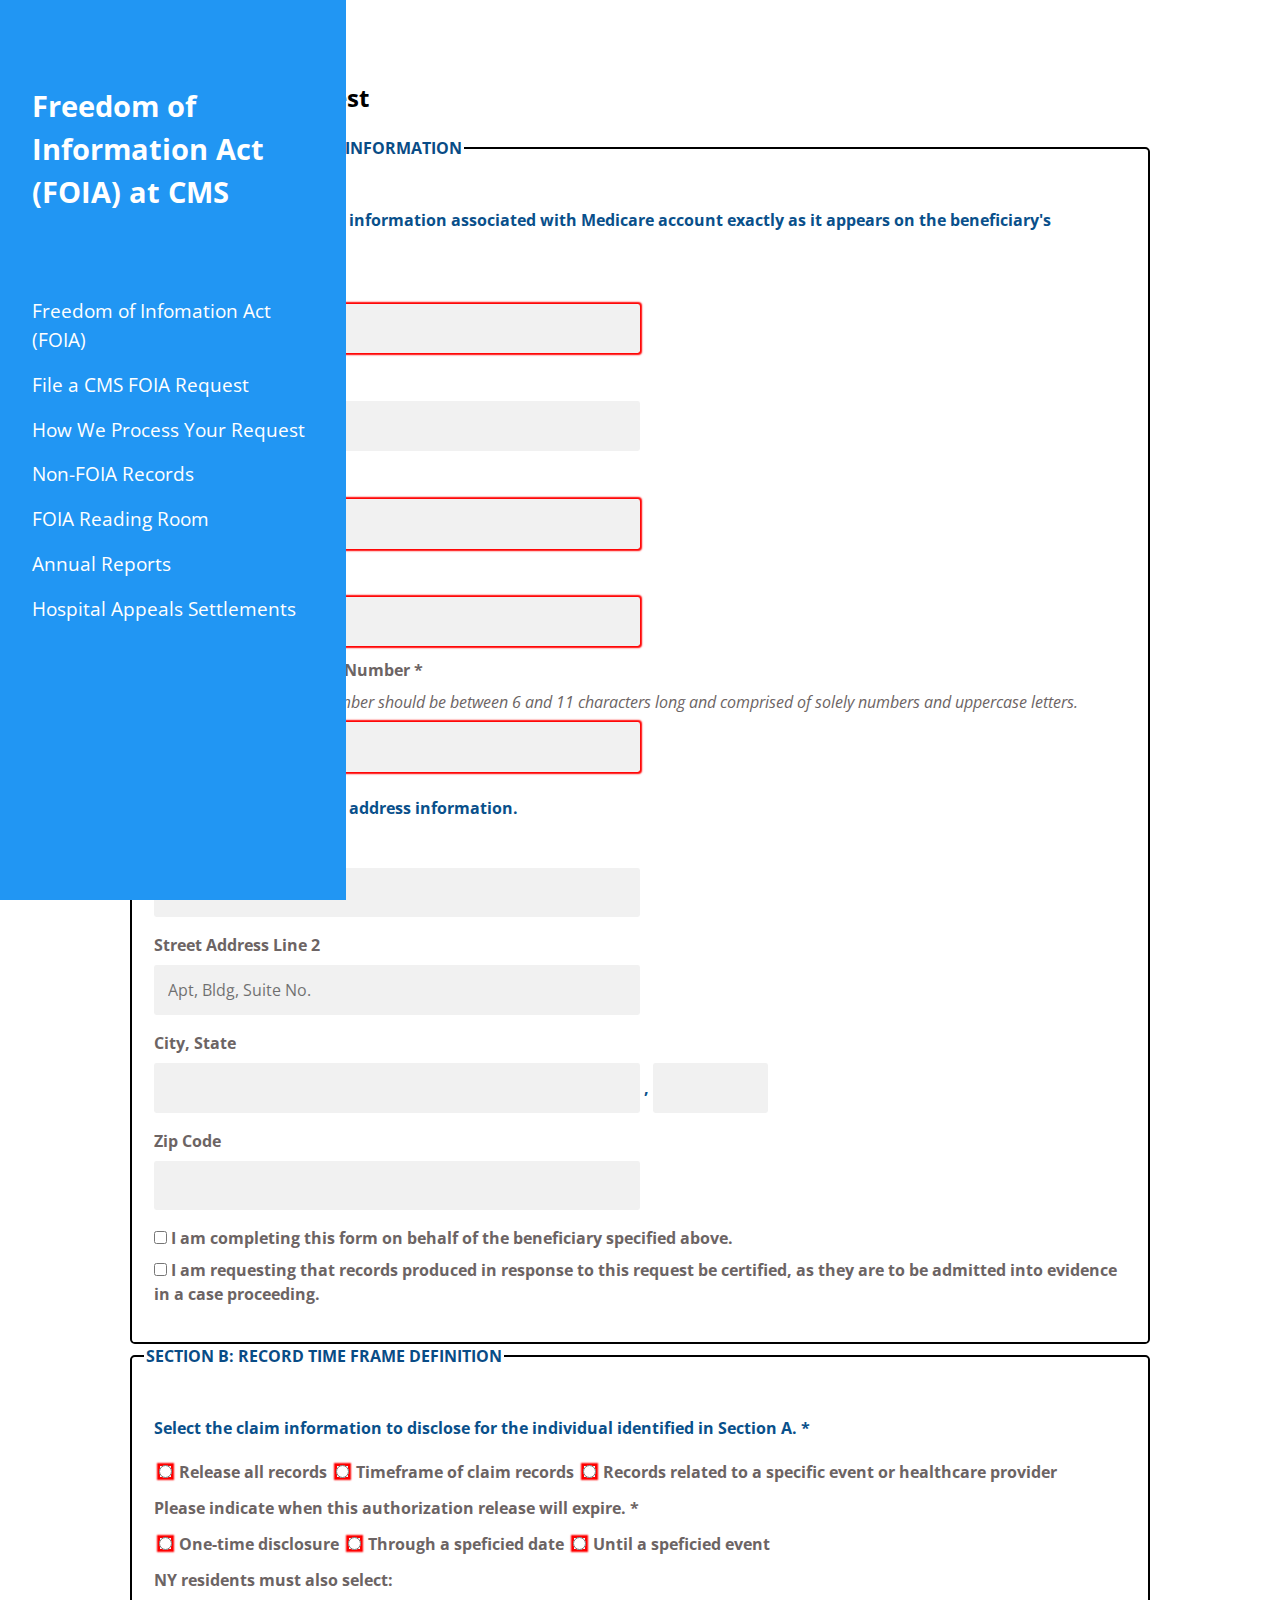
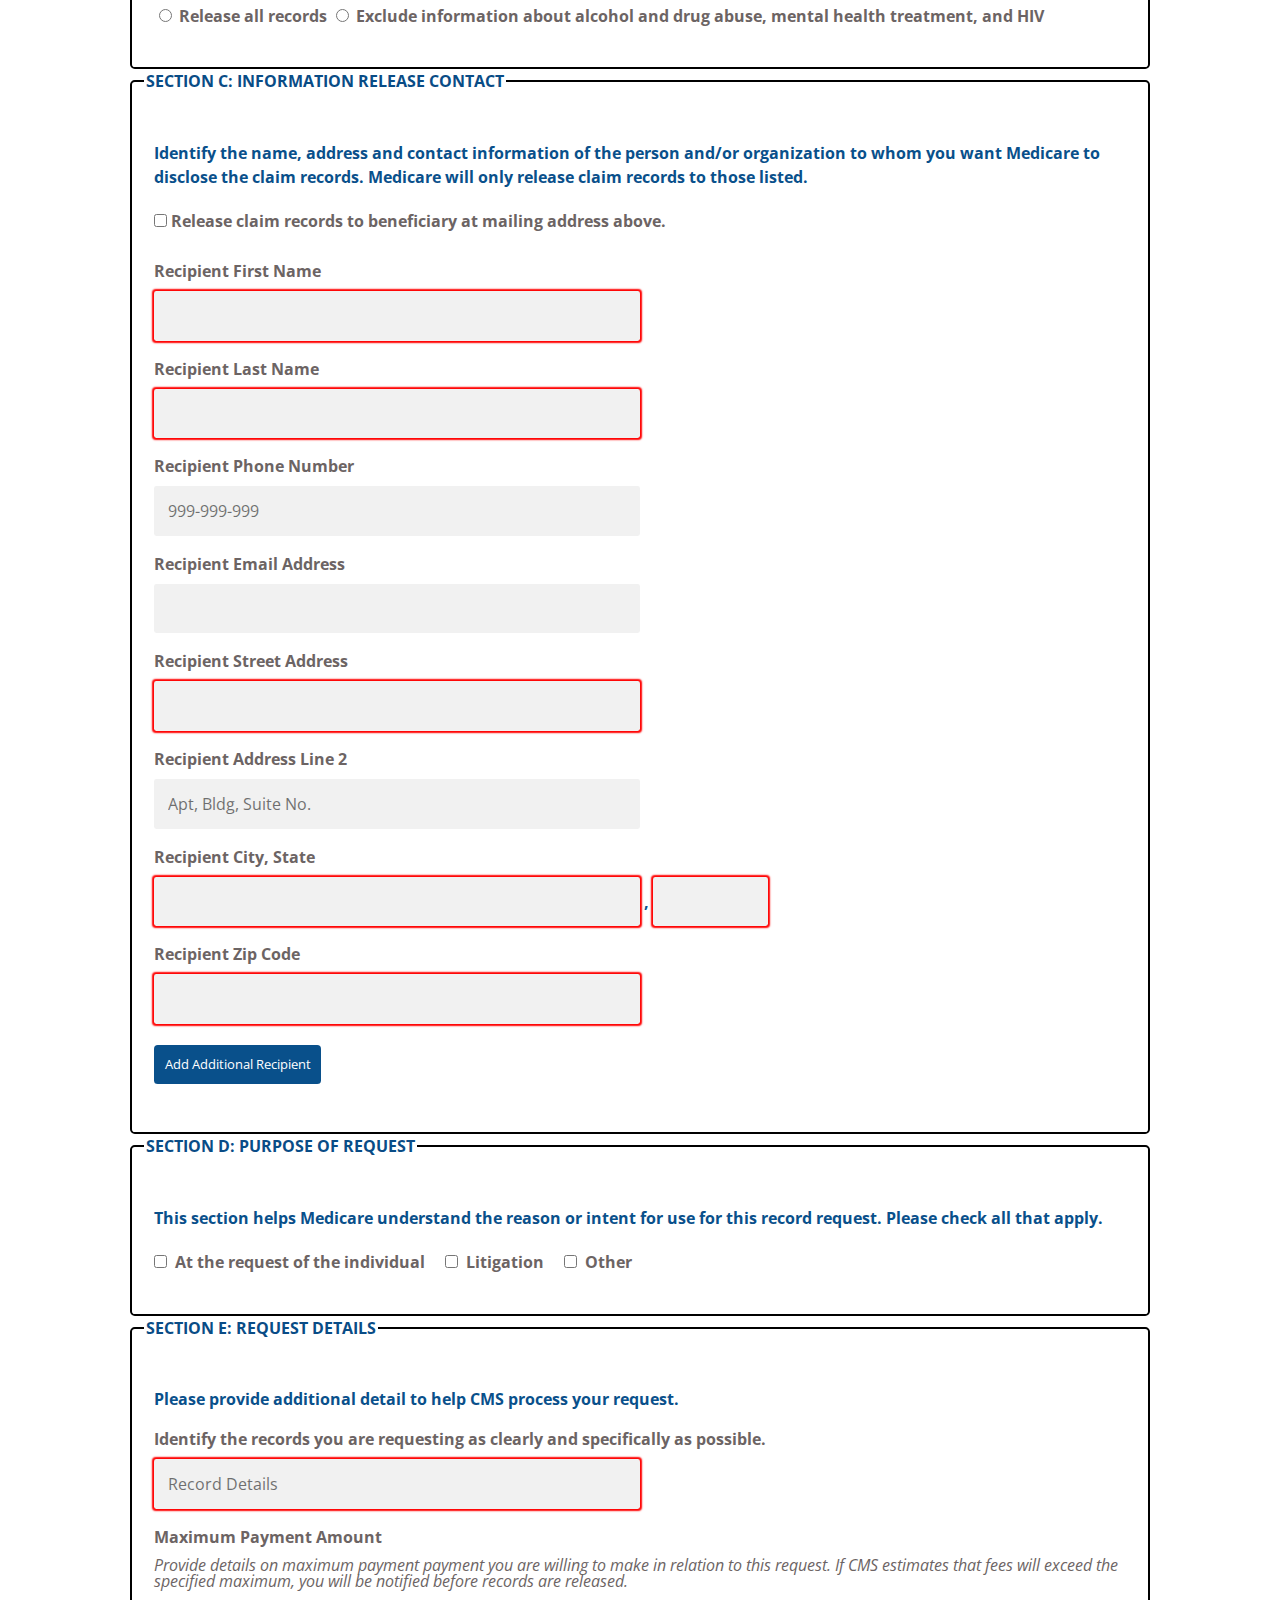
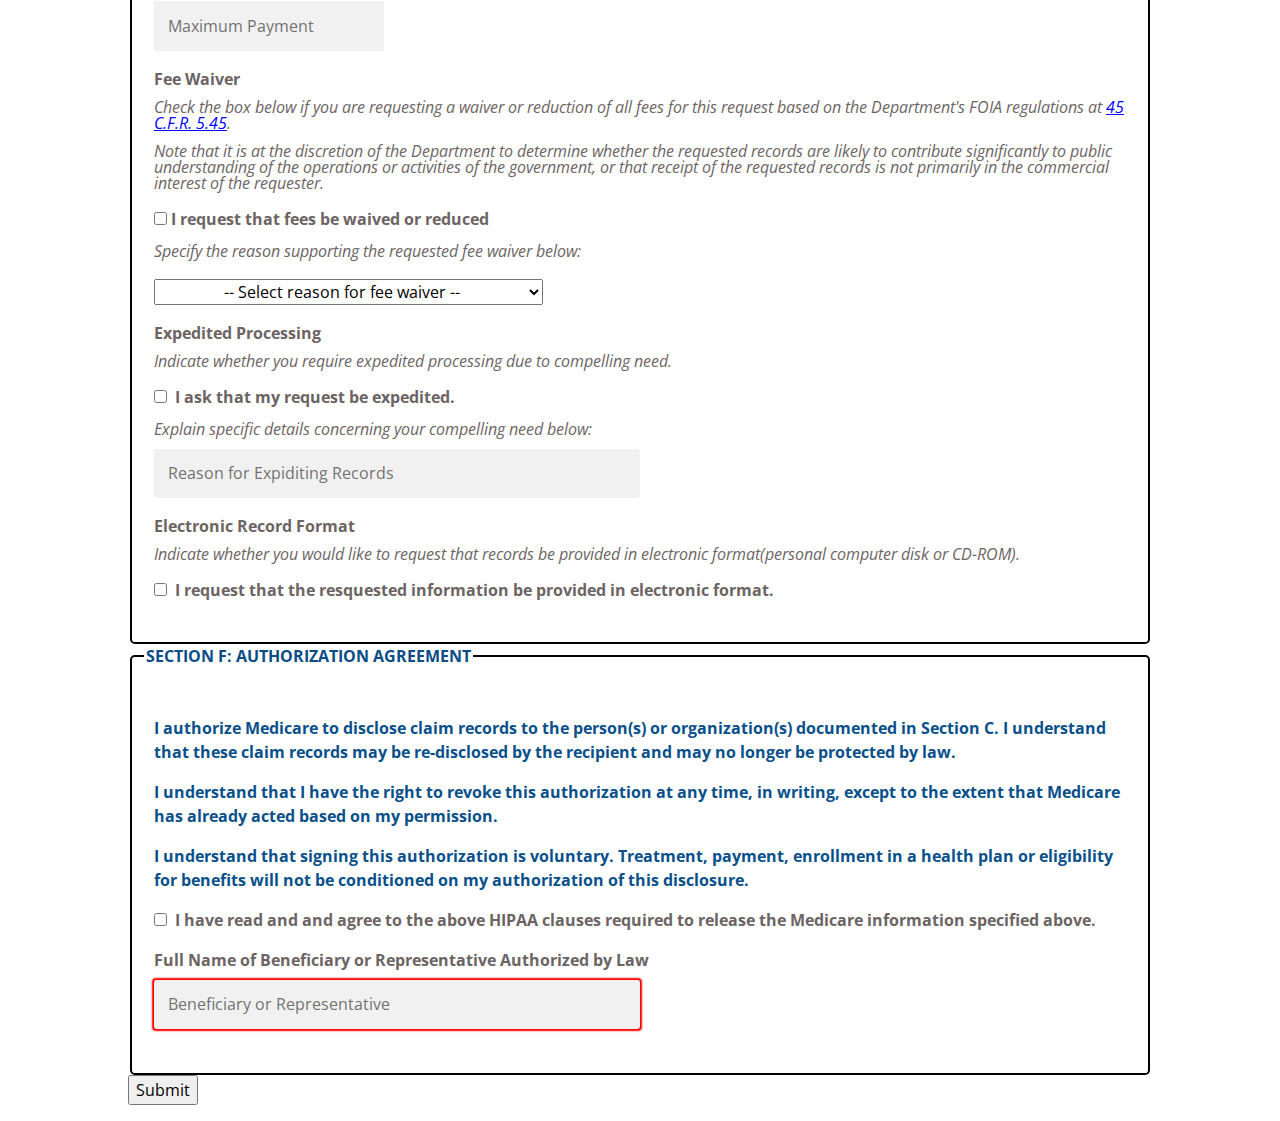
==== commit 7b8a1972: "alive linted" ====
--- a/AliveRecords.html
+++ b/AliveRecords.html
@@ -1,7 +1,8 @@
 <!DOCTYPE HTML5>
 <html lang = "en">
-<title>File a FOIA request</title>
+
 <head>
+  <title>File a FOIA request</title>
   <meta charset="utf-8">
   <meta name="viewport" content="width=device-width, initial-scale=1">
   <link rel= "stylesheet" href="stylesheet.css">
@@ -39,7 +40,7 @@
     <a href="https://www.cms.gov/Regulations-and-Guidance/Legislation/FOIA/index.html" onclick="w3_close()" class="w3-bar-item w3-button hover-bold">Freedom of Infomation Act (FOIA)</a> 
     <a href="index.html" onclick="w3_close()" class="w3-bar-item w3-button hover-bold">File a CMS FOIA Request</a> 
     <a href="https://www.cms.gov/Regulations-and-Guidance/Legislation/FOIA/process.html" onclick="w3_close()" class="w3-bar-item w3-button hover-bold">How We Process Your Request</a> 
-    <a href=https://www.cms.gov/Regulations-and-Guidance/Legislation/FOIA/nonfoia.html" onclick="w3_close()" class="w3-bar-item w3-button hover-bold">Non-FOIA Records
+    <a href="https://www.cms.gov/Regulations-and-Guidance/Legislation/FOIA/nonfoia.html" onclick="w3_close()" class="w3-bar-item w3-button hover-bold">Non-FOIA Records
 
     </a> 
     <a href="https://www.cms.gov/Regulations-and-Guidance/Legislation/FOIA/rdgroom.html" onclick="w3_close()" class="w3-bar-item w3-button hover-bold">FOIA Reading Room</a> 
@@ -75,7 +76,7 @@
 <div id= "form-container" class = "center-div-large">
 <form name="authform" autocomplete="off" method="POST" action="#">
 
-<fieldset>
+<fieldset name="set_a">
 <legend>Section A: Beneficiary Information</legend>
 
 <ul class="form-style-1" name = "section_a">
@@ -89,16 +90,16 @@
     
     <li>
         <label for="beneMiddleName" class="block-label">Middle Name </label>
-        <input type="text" pattern="[a-zA-Z]+"  name="beneficiary_middle_name" class="field-long" id="beneMiddleName" pattern="^[a-zA-Z]([a-zA-Z- ])*"/>
+        <input type="text"  name="beneficiary_middle_name" class="field-long" id="beneMiddleName" pattern="^[a-zA-Z]([a-zA-Z- ])*"/>
     </li>
 
     <li>
         <label for="beneLastName" class="block-label">Last Name *  </label>
-        <input required type="text" pattern="[a-zA-Z]+" name="beneficiary_last_name" class="field-long" id="beneLastName" pattern="^[a-zA-Z]([a-zA-Z- ])*"/>
-    </li>
-
-    <li>
-         <label for="dob" class="block-label" class="block-label">Date of Birth * </label>
+        <input required type="text" name="beneficiary_last_name" class="field-long" id="beneLastName" pattern="^[a-zA-Z]([a-zA-Z- ])*"/>
+    </li>
+
+    <li>
+         <label for="dob" class="block-label" >Date of Birth * </label>
          <input required name="dob" type="text" placeholder="Beneficiary Birthdate" onfocus="(this.type='date')" id="birthdate" title="Please enter date of birth in mm/dd/yyyy format.">
 
     </li>
@@ -132,7 +133,7 @@
 
     <li>
 
-        <label for="repSubmitter" class="block-label"></span></label>
+        <label for="repSubmitter" class="block-label"></label>
         <input type="checkbox" name="submitterType" value="submittedByRep" id="repSubmitter" /><span class="disclosures-check">I am completing this form on behalf of the beneficiary specified above. </span>
 
 
@@ -141,14 +142,14 @@
             <label class="block-label">Legal Role of Representative</label>
             <input type="text" name="legalRole" class="field-long" placeholder="Legal Role of Representative" />
 
-            <input type='file' name='repProof' multiple>
+            <input type="file" name="repProof" multiple>
         </span>
 
     </li>
 
     <li>
 
-        <label for="certifyRecords" class="block-label"></span></label>
+        <label for="certifyRecords" class="block-label"></label>
         <input type="checkbox" name="reccordCertification" value="submittedByRep" id="certifyRecords" /><span class="disclosures-check">I am requesting that records produced in response to this request be certified, as they are to be admitted into evidence in a case proceeding. </span>
 
 
@@ -170,7 +171,7 @@
 </ul>
 </fieldset>
 
-<fieldset>
+<fieldset nme="set_b">
 <legend>Section B: Record Time Frame Definition</legend>
 <ul class="form-style-1" name = "section_b">
     <li>
@@ -188,7 +189,6 @@
             <span id="timeframeBlock">
                 <label class="field-description">Please indicate timeframe start and end:</label>
                 <label for="releaseStart">Timeframe Start</label>
-                <input name="dob" placeholder="Start Date" onfocus="(this.type='date')"
                 <input placeholder="Start Date" name="releaseStart" data-inputmask="'alias': '^\d{2}\/\d{2}\/\d{4}'" onfocus="(this.type='date')" id="releaseStart"/>
                 <br>
                 <label for="releaseEnd">Timeframe End  </label>
@@ -214,14 +214,13 @@
             <input required type="radio" id="expChoice3" name="expiration_type" value="expByEvent"/>
             <label for="expChoice3">Until a speficied event</label>
 
-            <span id = expDateBlock>
+            <span id="expDateBlock">
             <label for="exp_date" class="field-description">Please indicate future date when authorization will expire.</label>
-            <input placeholder= "Expriation Date" name="expDate" data-inputmask="'alias': '^\d{2}\/\d{2}\/\d{4}'" onfocus="(this.type='date')" id=expirationDate />
             </span>
 
-            <span id=expEventBlock>
+            <span id="expEventBlock">
             <label for="exp_event" class="field-description">Please indicate the event upon which authorization will expire.</label>
-            <input type="text" name="expirationEvent" class="field-long" placeholder="Authorization Expiration Event" id=exp_event/>
+            <input type="text" name="expirationEvent" class="field-long" placeholder="Authorization Expiration Event" id="exp_event"/>
             </span>
         </div>
     </li>
@@ -239,11 +238,11 @@
 
 
 <!-- *******************************************-->
-<!-----SECTION C: INFORMATION RELEASE CONTACT----->
+<!--   SECTION C: INFORMATION RELEASE CONTACT   -->
 <!--******************************************* -->
 
 
-<fieldset>
+<fieldset name="set_c">
 <legend>Section C: Information Release Contact</legend>
 <ul class="form-style-1" name = "section_c">
     <p class="disclosures">Identify the name, address and contact information of the person and/or organization to whom you want Medicare to disclose the claim records. Medicare will only release claim records to those listed.</p>
@@ -264,7 +263,7 @@
         <div id="addlContactInfo">
             <li>
                 <label for="recipPhone" class="block-label">Recipient Phone Number</label>
-                <input type="text" name="recipient_phone" class="field-long" placeholder="999-999-999" pattern="^(\d-)?\d{3}-\d{3}-\d{4}$" title="Phone number must be entered in xxx-xxx-xxxx format."id="recipPhone"/>
+                <input type="text" name="recipient_phone" class="field-long" placeholder="999-999-999" pattern="^(\d-\)?\d{3}-\d{3}-\d{4}$" title="Phone number must be entered in xxx-xxx-xxxx format." id="recipPhone"/>
             </li>
             <li>
                 <label for="recipEmail" class="block-label">Recipient Email Address</label>
@@ -301,11 +300,11 @@
 </fieldset>
 
 <!-- *******************************************-->
-<!-- -------SECTION D: PURPOSE OF REQUEST------ -->
+<!--        SECTION D: PURPOSE OF REQUEST       -->
 <!--******************************************* -->
 
 
-<fieldset>
+<fieldset name="set_d">
 <legend>Section D: Purpose of Request</legend>
 <ul class="form-style-1" name = "section_d">
 <p class="disclosures">This section helps Medicare understand the reason or intent for use for this record request. Please check all that apply.</p>
@@ -332,51 +331,50 @@
 </fieldset>
 
 
-<fieldset>
+<fieldset name="set_e">
 <legend> Section E: Request Details </legend>
     
     <ul class="form-style-1" name = "section_d">
-    <p class="disclosures">Please provide additional detail to help CMS process your request.</p>
-<!-- Digitized cover letter-->
-    <li>
-        <label class="block-label" for="identifyRecords">Identify the records you are requesting as clearly and specifically as possible. </label>
-        <input type="text" required name="identifyRecords" class="field-long" id="identifyRecords" placeholder="Record Details" />
-    </li>
-    <li>
-        
-        <label class="block-label" for="maxAmount"> Maximum Payment Amount </label>
-        <label class="field-description">Provide details on maximum payment payment you are willing to make in relation to this request. If CMS estimates that fees will exceed the specified maximum, you will be notified before records are released. </label>
-        <input id= "maxAmount" type="number" name="maxPayment" class="field-long" placeholder="Maximum Payment" min="0.01" step="0.01" pattern="/^(\d{1,3}\,)?(\d{3}\,)*(\d{1,3})*(\.\d{2})?$/g"/>
-    </li>
-    <li>
-        <label class="block-label" > Fee Waiver </label>
-        <p class="field-description">Check the box below if you are requesting a waiver or reduction of all fees for this request based on the Department's FOIA regulations at <a href="https://www.gpo.gov/fdsys/pkg/CFR-2011-title45-vol1/pdf/CFR-2011-title45-vol1-sec5-45.pdf" target="_blank">45 C.F.R. 5.45</a>. </p>
-        <p class="field-description">Note that it is at the discretion of the Department to determine whether the requested records are likely to contribute significantly to public understanding of the operations or activities of the government, or that receipt of the requested records is not primarily in the commercial interest of the requester.</p>
-        <input type="checkbox" name="waiveFees" value="Fees" id="feeWaiver"><label for="feeWaiver">I request that fees be waived or reduced</label>
-         <label for="waiverDetails" class="field-description" placeholder="details">Specify the reason supporting the requested fee waiver below: </label>
-
-            <select id="waiverDetails" class="w3-dropdown-hover">
-                <option disabled selected value> -- Select reason for fee waiver -- </option>
-                <option>(1) Release of requested records is in the public interest</option>
-                <option>(2) Release of requested records are not primarily in the commercial interest of the requester</option>
-            </select>
-    </li>
-    <li>
-        <label class="block-label" > Expedited Processing </label>
-        <label class="field-description">Indicate whether you require expedited processing due to compelling need.</label>
-        <input type="checkbox" name="expediteRecords" value="expedite-Yes" id="expedited"> <label for="expedited">I ask that my request be expedited. </label>
-        <label for="expediteDetails" class="field-description"> Explain specific details concerning your compelling need below: </label>
-        <input type="text" name="expediteDetails" class="field-long" id="expediteReason" placeholder="Reason for Expiditing Records" />
-    </li>
-    <li>
-        <label class="block-label" > Electronic Record Format </label>
-        <label class="field-description">Indicate whether you would like to request that records be provided in electronic format(personal computer disk or CD-ROM).</label>  
-        <input type="checkbox" name="electronicFormat" id="electronicElection"value="Fees"> <label for="electronicElection">I request that the resquested information be provided in electronic format.</label>
-     </li>
-<!--      <li>
-        <label for="phoneNumber" class="block-label">Provide us with a home/ office/ mobile phone number for further questions regarding your request:</label>
-        <input type="text" name="phoneNumber" class="field-long" id="phoneNumber" placeholder="phone number" />
-    </li> -->
+        <p class="disclosures">Please provide additional detail to help CMS process your request.</p>
+        <li>
+            <label class="block-label" for="identifyRecords">Identify the records you are requesting as clearly and specifically as possible. </label>
+            <input type="text" required name="identifyRecords" class="field-long" id="identifyRecords" placeholder="Record Details" />
+        </li>
+        <li>
+            
+            <label class="block-label" for="maxAmount"> Maximum Payment Amount </label>
+            <label class="field-description">Provide details on maximum payment payment you are willing to make in relation to this request. If CMS estimates that fees will exceed the specified maximum, you will be notified before records are released. </label>
+            <input id= "maxAmount" type="number" name="maxPayment" class="field-long" placeholder="Maximum Payment" min="0.01" step="0.01" pattern="/^(\d{1,3}\,)?(\d{3}\,)*(\d{1,3})*(\.\d{2})?$/g"/>
+        </li>
+        <li>
+            <label class="block-label" > Fee Waiver </label>
+            <p class="field-description">Check the box below if you are requesting a waiver or reduction of all fees for this request based on the Department's FOIA regulations at <a href="https://www.gpo.gov/fdsys/pkg/CFR-2011-title45-vol1/pdf/CFR-2011-title45-vol1-sec5-45.pdf" target="_blank">45 C.F.R. 5.45</a>. </p>
+            <p class="field-description">Note that it is at the discretion of the Department to determine whether the requested records are likely to contribute significantly to public understanding of the operations or activities of the government, or that receipt of the requested records is not primarily in the commercial interest of the requester.</p>
+            <input type="checkbox" name="waiveFees" value="Fees" id="feeWaiver"><label for="feeWaiver">I request that fees be waived or reduced</label>
+             <label for="waiverDetails" class="field-description" placeholder="details">Specify the reason supporting the requested fee waiver below: </label>
+
+                <select id="waiverDetails" class="w3-dropdown-hover">
+                    <option disabled selected value> -- Select reason for fee waiver -- </option>
+                    <option>(1) Release of requested records is in the public interest</option>
+                    <option>(2) Release of requested records are not primarily in the commercial interest of the requester</option>
+                </select>
+        </li>
+        <li>
+            <label class="block-label" > Expedited Processing </label>
+            <label class="field-description">Indicate whether you require expedited processing due to compelling need.</label>
+            <input type="checkbox" name="expediteRecords" value="expedite-Yes" id="expedited"> <label for="expedited">I ask that my request be expedited. </label>
+            <label for="expediteDetails" class="field-description"> Explain specific details concerning your compelling need below: </label>
+            <input type="text" name="expediteDetails" class="field-long" id="expediteReason" placeholder="Reason for Expiditing Records" />
+        </li>
+        <li>
+            <label class="block-label" > Electronic Record Format </label>
+            <label class="field-description">Indicate whether you would like to request that records be provided in electronic format(personal computer disk or CD-ROM).</label>  
+            <input type="checkbox" name="electronicFormat" id="electronicElection" value="Fees"> <label for="electronicElection">I request that the resquested information be provided in electronic format.</label>
+         </li>
+    <!--      <li>
+            <label for="phoneNumber" class="block-label">Provide us with a home/ office/ mobile phone number for further questions regarding your request:</label>
+            <input type="text" name="phoneNumber" class="field-long" id="phoneNumber" placeholder="phone number" />
+        </li> -->
     </ul>
 </fieldset>
 
@@ -385,7 +383,7 @@
 
 
 <!-- *******************************************-->
-<!-- ----SECTION E: AUTHORIZATION AGREEMENT---- -->
+<!--     SECTION E: AUTHORIZATION AGREEMENT     -->
 <!--******************************************* -->
 
 <fieldset name="set_f">
@@ -414,7 +412,7 @@
 
 
 
-<button type="w3-btn submit" name="submit" value="submit" onClick="acceptTerms();oneBoxMin();"/>Submit</button>
+<button type="w3-btn submit" name="submit" value="submit" onclick="acceptTerms();oneBoxMin();">Submit</button>
 
 
 </form>
--- a/stylesheet.css
+++ b/stylesheet.css
@@ -208,10 +208,10 @@
 
 fieldset {
   border-radius: 0.3em;
-  border:0.125em solid;
+  border:0.125em solid;/*
   display: inline-block;
-/*  align-content: right;*/
-  margin: 0 0.125em;
+*//*  align-content: right;*/
+/*  margin: 0 0.125em;*/
 /*  max-width: 70%;*/
 }
 
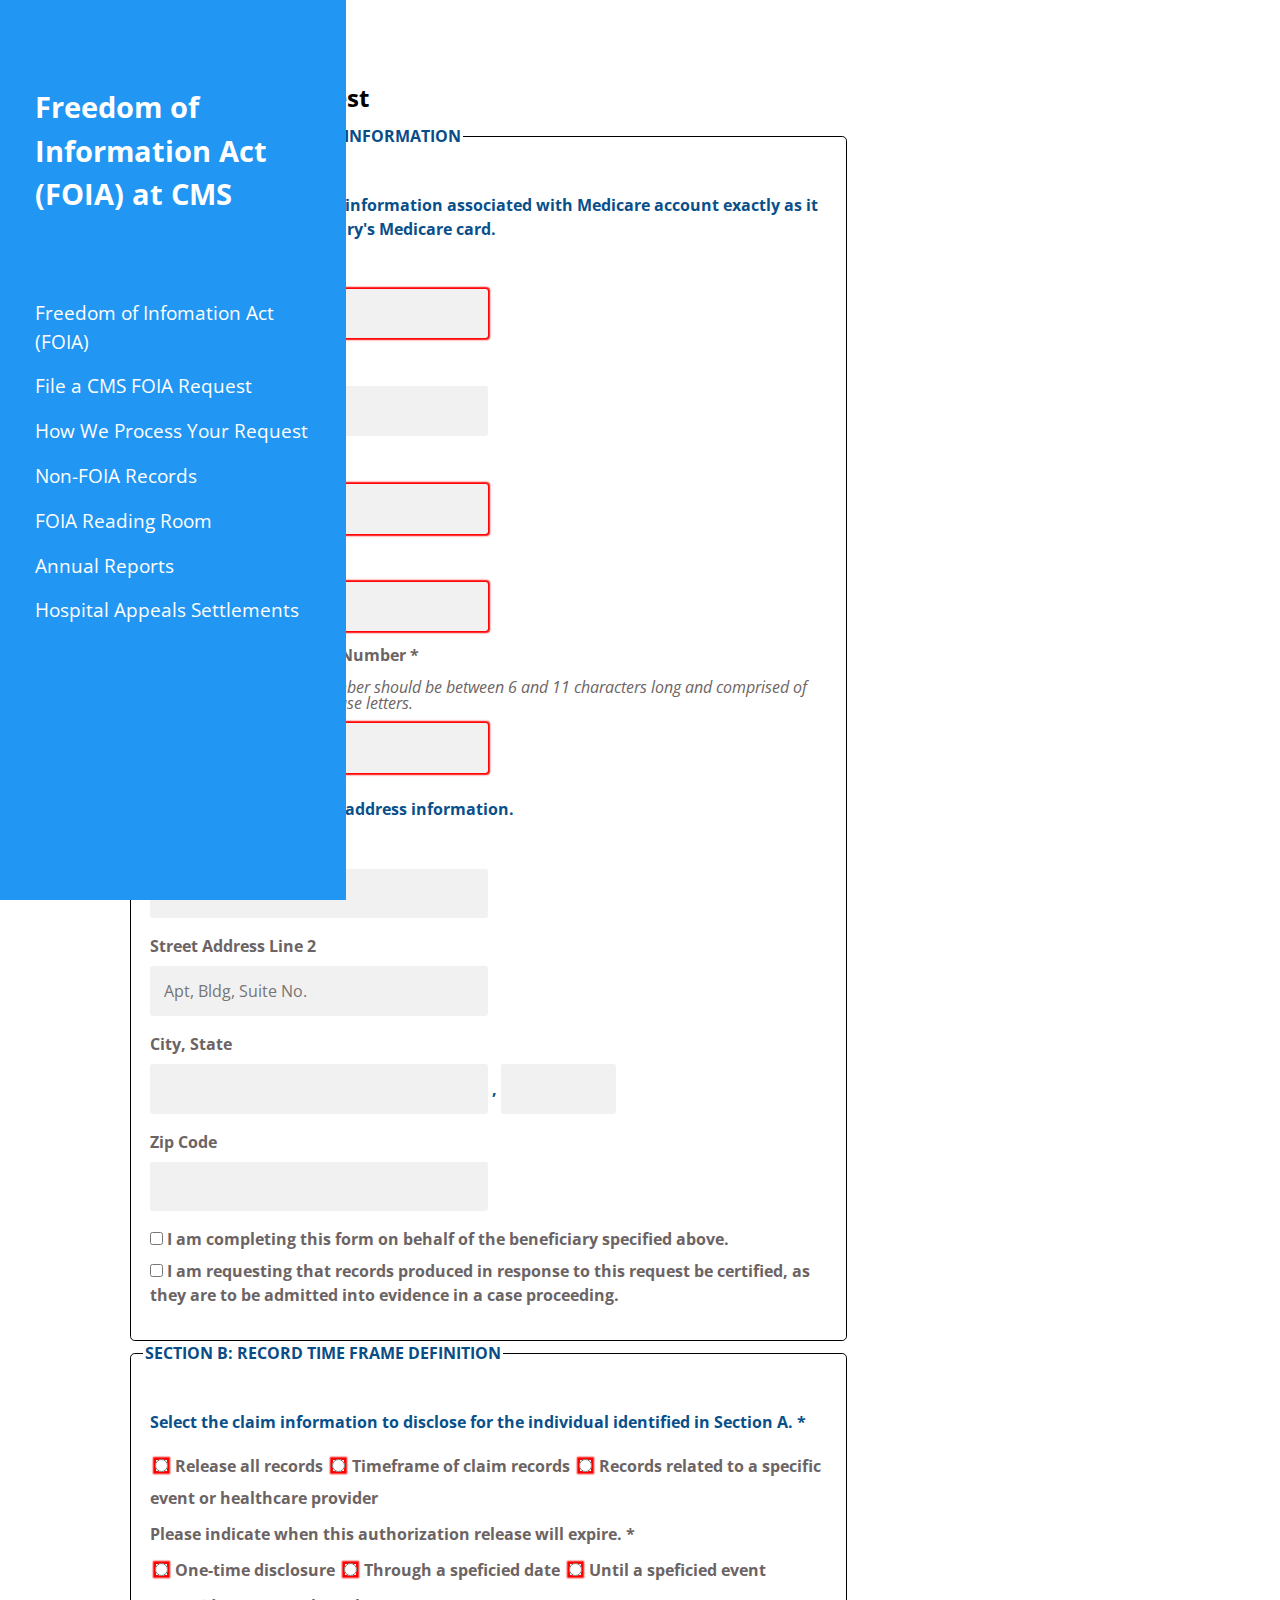
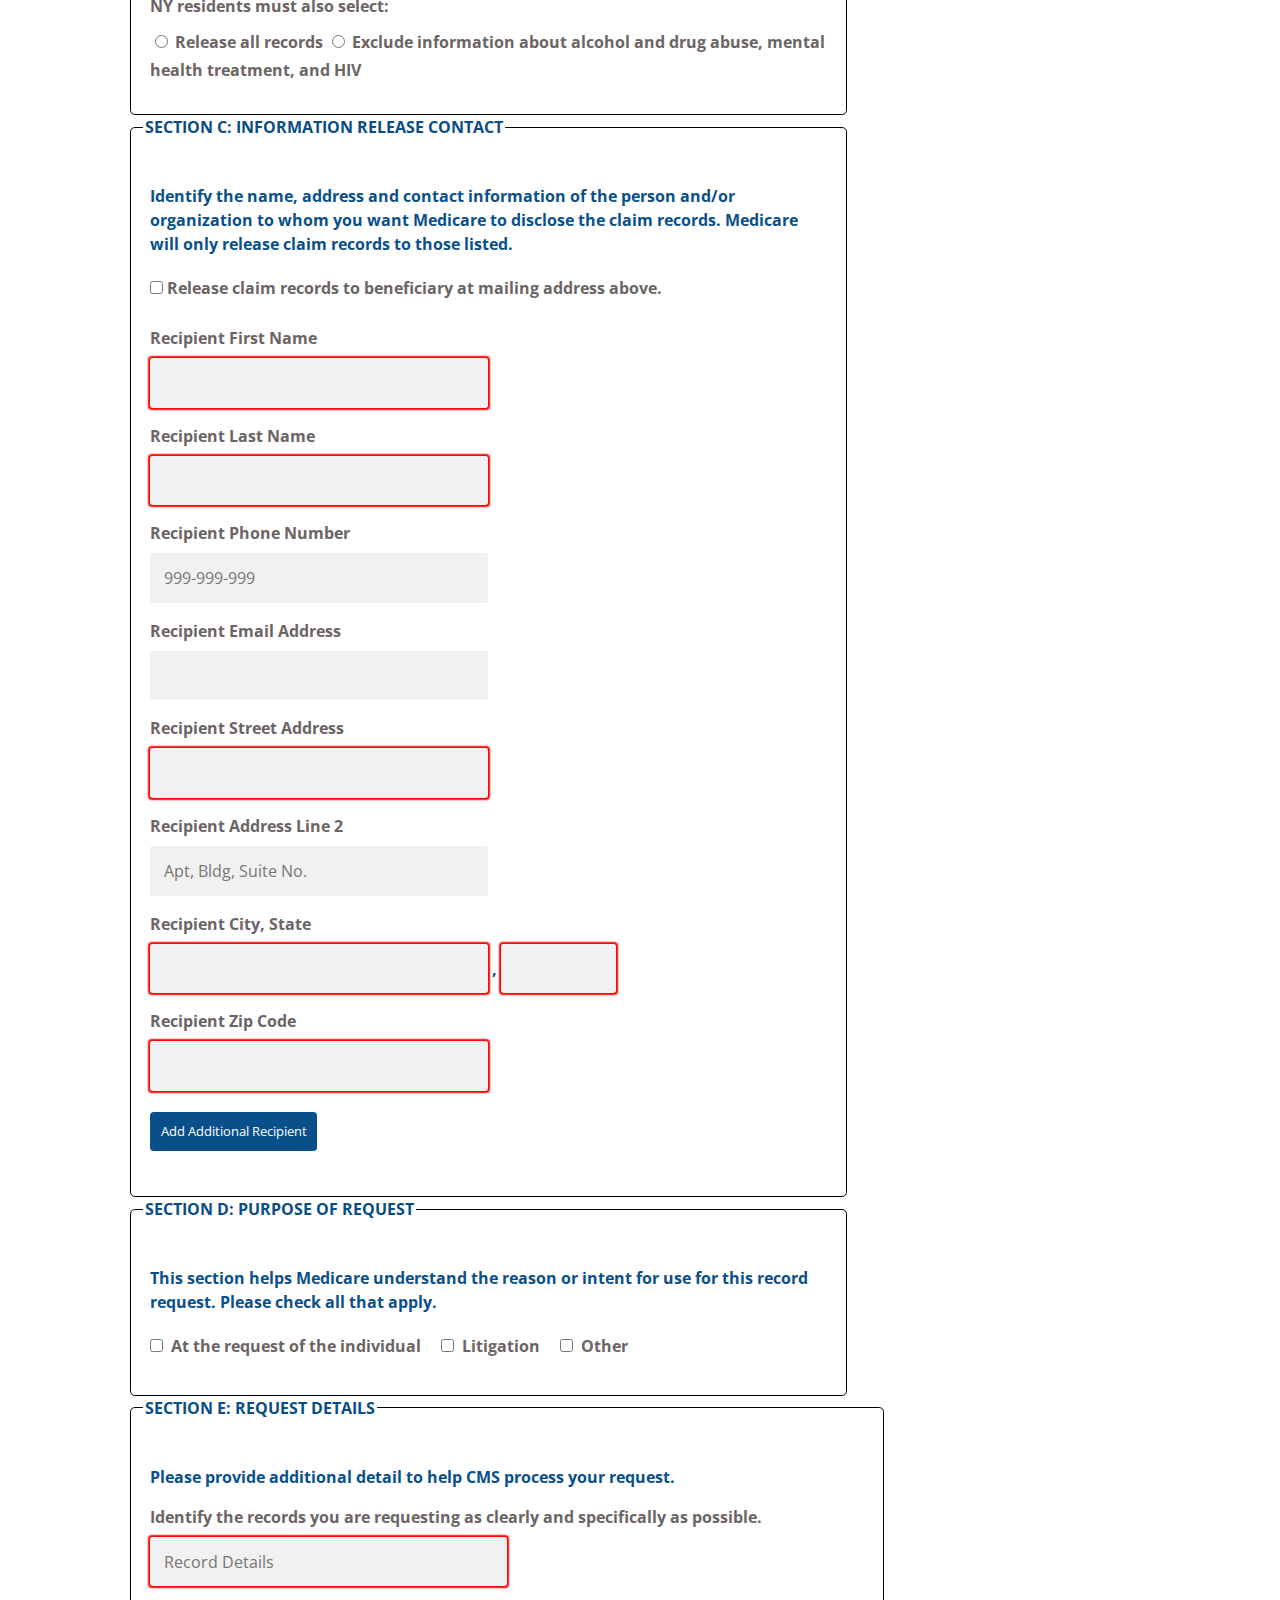
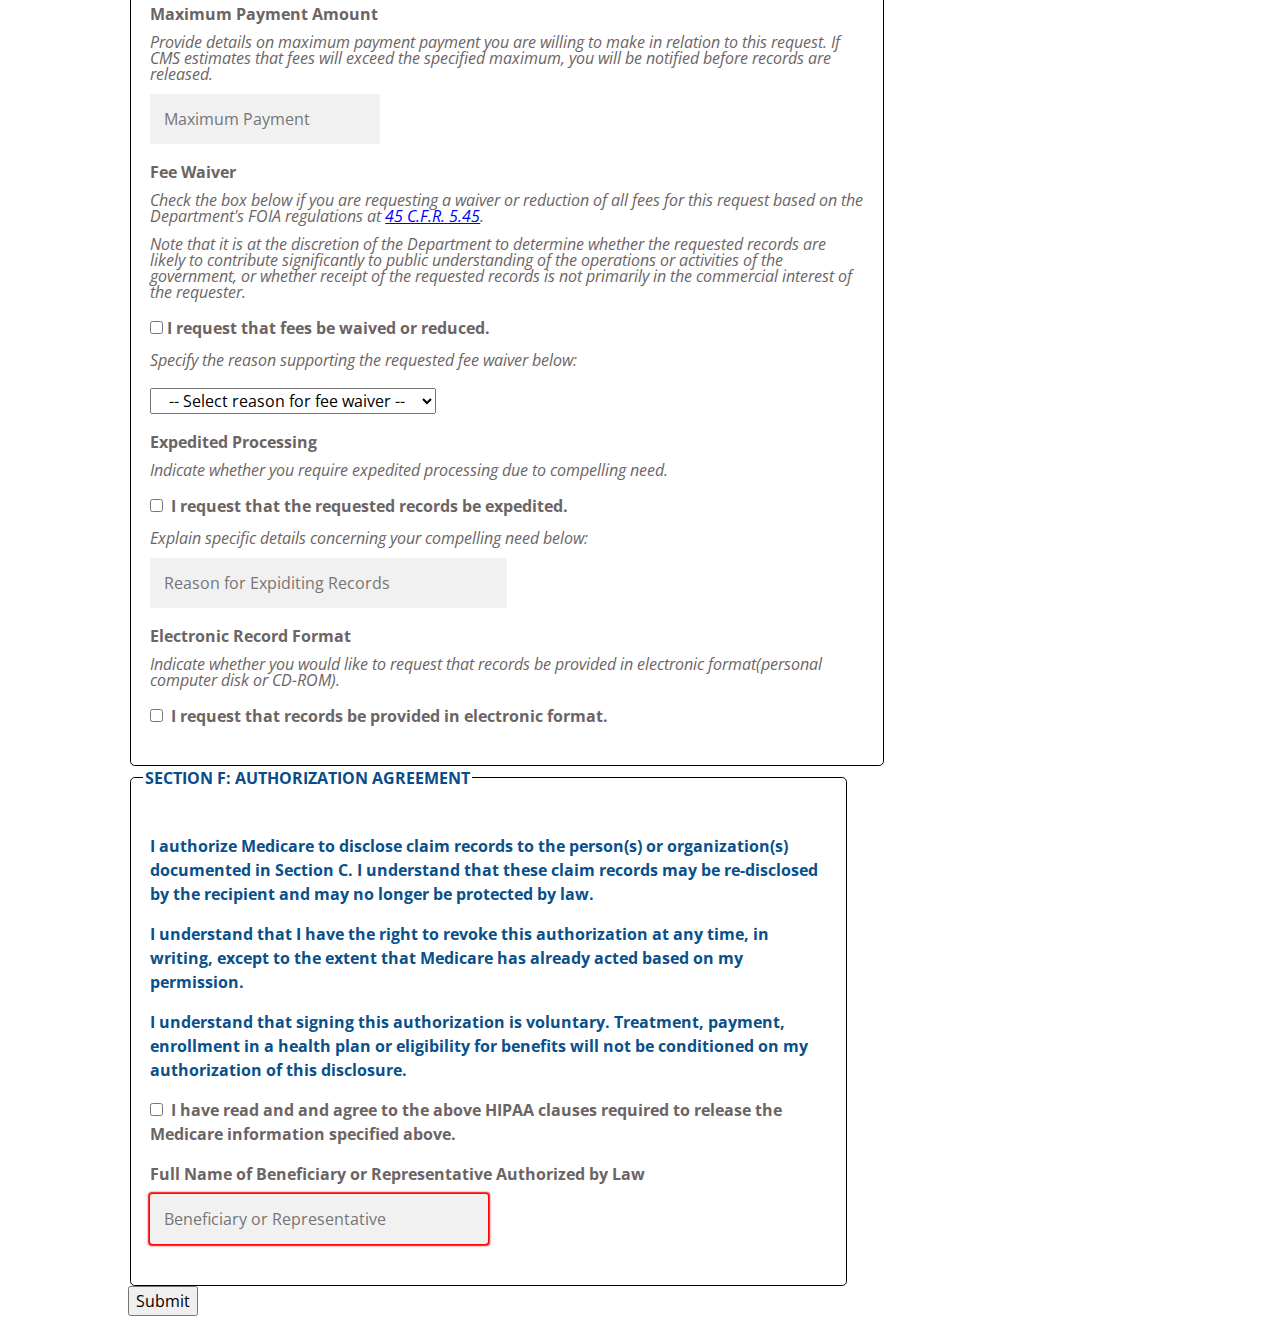
==== commit 45f47538: "th changes" ====
--- a/AliveRecords.html
+++ b/AliveRecords.html
@@ -15,52 +15,14 @@
 </head>
 
 
-<!-- <style>
-body,h1,h2,h3,h4,h5 {font-family: "Poppins", sans-serif}
-body {font-size:16px}
-.w3-half img{margin-bottom:-6px;margin-top:16px;opacity:0.8;cursor:pointer}
-.w3-half img:hover{opacity:1}
-</style>
- -->
-
-
 <body>
 
-<!-- Sidebar/menu -->
-<nav class="w3-sidebar w3-blue w3-collapse w3-top w3-medium w3-padding" style="z-index:3;width:18em;" id="mySidebar"><br>
-  
-  <a href="javascript:void(0)" onclick="w3_close()" class="w3-button w3-hide-large w3-display-topleft" style="width:100%">Close Menu</a>
-  
-  <div class="w3-container">
-    <h3 class="sidebar-padding"><b>Freedom of Information Act (FOIA) at CMS</b></h3>
-  </div>
-  
-  <div class="w3-bar-block">
-
-    <a href="https://www.cms.gov/Regulations-and-Guidance/Legislation/FOIA/index.html" onclick="w3_close()" class="w3-bar-item w3-button hover-bold">Freedom of Infomation Act (FOIA)</a> 
-    <a href="index.html" onclick="w3_close()" class="w3-bar-item w3-button hover-bold">File a CMS FOIA Request</a> 
-    <a href="https://www.cms.gov/Regulations-and-Guidance/Legislation/FOIA/process.html" onclick="w3_close()" class="w3-bar-item w3-button hover-bold">How We Process Your Request</a> 
-    <a href="https://www.cms.gov/Regulations-and-Guidance/Legislation/FOIA/nonfoia.html" onclick="w3_close()" class="w3-bar-item w3-button hover-bold">Non-FOIA Records
-
-    </a> 
-    <a href="https://www.cms.gov/Regulations-and-Guidance/Legislation/FOIA/rdgroom.html" onclick="w3_close()" class="w3-bar-item w3-button hover-bold">FOIA Reading Room</a> 
-    <a href="https://www.cms.gov/Regulations-and-Guidance/Legislation/FOIA/annualreports.html" onclick="w3_close()" class="w3-bar-item w3-button hover-bold">Annual Reports</a>
-    <a href="https://www.cms.gov/Regulations-and-Guidance/Legislation/FOIA/Hospital-Appeals-Settlements.html" onclick="w3_close()" class="w3-bar-item w3-button hover-bold">Hospital Appeals Settlements</a>
-  </div>
-</nav>
-
-
 <!-- Top menu on small screens -->
-<header class="w3-container w3-top w3-hide-large w3-red w3-xlarge w3-padding">
-  <a href="javascript:void(0)" class="w3-button w3-red w3-margin-right" onclick="w3_open()">☰</a>
+<header class="w3-container w3-top w3-hide-large w3-blue w3-xlarge w3-padding">
+  <a href="javascript:void(0)" class="w3-button w3-blue w3-margin-right" onclick="w3_open()">☰</a>
   <span>FOIA at CMS</span>
 
 </header>
-
-
-<!-- Overlay effect when opening sidebar on small screens -->
-<div class="w3-overlay w3-hide-large" onclick="w3_close()" style="cursor:pointer" title="close side menu" id="myOverlay">
-</div>
 
 <!-- !PAGE CONTENT! -->
 <div class="w3-main" style="margin-left:22em;margin-right:2.7em">
@@ -74,351 +36,387 @@
 
 
 <div id= "form-container" class = "center-div-large">
-<form name="authform" autocomplete="off" method="POST" action="#">
-
-<fieldset name="set_a">
-<legend>Section A: Beneficiary Information</legend>
-
-<ul class="form-style-1" name = "section_a">
-    
-    <li>
-        <p class="disclosures">Please enter beneficiary information associated with Medicare account exactly as it appears on the beneficiary's Medicare card.</p>
-        
-        <label class="block-label" for= "beneficiary_first_name" >First Name * </label>
-        <input required type="text" id = "beneFirstName" name="beneficiary_first_name" pattern="^[a-zA-Z]([a-zA-Z- ])*" />
-    </li>
-    
-    <li>
-        <label for="beneMiddleName" class="block-label">Middle Name </label>
-        <input type="text"  name="beneficiary_middle_name" class="field-long" id="beneMiddleName" pattern="^[a-zA-Z]([a-zA-Z- ])*"/>
-    </li>
-
-    <li>
-        <label for="beneLastName" class="block-label">Last Name *  </label>
-        <input required type="text" name="beneficiary_last_name" class="field-long" id="beneLastName" pattern="^[a-zA-Z]([a-zA-Z- ])*"/>
-    </li>
-
-    <li>
-         <label for="dob" class="block-label" >Date of Birth * </label>
-         <input required name="dob" type="text" placeholder="Beneficiary Birthdate" onfocus="(this.type='date')" id="birthdate" title="Please enter date of birth in mm/dd/yyyy format.">
-
-    </li>
-    
-    <li>
-        <label for="medicareID">Medicare Identification Number * </label>
-        <p class="field-description">Medicare Identification Number should be between 6 and 11 characters long and comprised of solely numbers and uppercase letters.</p>
-        <input required type="text" name="id_num" id="medicareID" pattern="([A-Z0-9]){6,11}" title="Medicare Identification Number should be between 6 and 11 characters long and comprised of solely numbers and uppercase letters."/>
-    </li>
-    
-
-    <li>
-        <p class="disclosures">Please enter beneficiary address information.</p>
-        <label for="beneStreetAddress" class="block-label">Street Address </label>
-        <span><input type="text" name="street_address" class="field-long" pattern = "^\d+\s[A-z]+\s[A-z]+(\s)*" id="beneStreetAddress"/></span>
-
-        <label for="beneAddress2" class="block-label">Street Address Line 2</label>
-        <span><input id="beneAddress2" type="text" placeholder= "Apt, Bldg, Suite No."  name="apt_number" class="field-long" /></span>   
-
-        <label for="beneCity" class="block-label">City, State </label>
-        <input type="text" name="city" pattern="[A-z]+(\s)*" id="beneCity"/> <strong>,</strong> 
-
-        <div class="autocomplete">
-            
-            <input id="beneState" type="text" name="State"/>
-        </div> 
-
-        <label for="beneZip" class="block-label">Zip Code </label>
-        <input type="text" name="zipcode" pattern="^\d{5}(-\d{4})?$" id="beneZip"/>
-    </li>
-
-    <li>
-
-        <label for="repSubmitter" class="block-label"></label>
-        <input type="checkbox" name="submitterType" value="submittedByRep" id="repSubmitter" /><span class="disclosures-check">I am completing this form on behalf of the beneficiary specified above. </span>
-
-
-        <span id="repRole">
-            <p class="disclosures">I understand that I am required to provide proof of authority to represent the individual via notarized power of attorney for a living individual, or via Letters Testamentary or Letters of Administration from the court for a deceased individual.</p>
-            <label class="block-label">Legal Role of Representative</label>
-            <input type="text" name="legalRole" class="field-long" placeholder="Legal Role of Representative" />
-
-            <input type="file" name="repProof" multiple>
-        </span>
-
-    </li>
-
-    <li>
-
-        <label for="certifyRecords" class="block-label"></label>
-        <input type="checkbox" name="reccordCertification" value="submittedByRep" id="certifyRecords" /><span class="disclosures-check">I am requesting that records produced in response to this request be certified, as they are to be admitted into evidence in a case proceeding. </span>
-
-
-        <span id="certDetails">
-            <p class="disclosures">I understand that my request for certification may not be approved, in circumstances including but not limited to cases in which the United States Governement or HHS is a party.</p>
-            <label for="caseJuris" class="block-label">Case Jurisdiction</label>
-            <input type="text" name="caseJurisdiction" id="caseJuris" class="field-long" placeholder="Case Jurisdiction" />
-
-            <label for="caseNumber" class="block-label">Case Number</label>
-            <input type="text" name="caseNum" class="field-long" id="caseNumber" placeholder="Case Number"/>
-
-            <label for="caseName" class="block-label">Case Name</label>
-            <input type="text" name="caseName" class="field-long" id="caseName" placeholder="Case Name"/>
-        </span>
-
-    </li>
-
-
-</ul>
-</fieldset>
-
-<fieldset nme="set_b">
-<legend>Section B: Record Time Frame Definition</legend>
-<ul class="form-style-1" name = "section_b">
-    <li>
-        <p class="disclosures">Select the claim information to disclose for the individual identified in Section A. *</p>
-        <div>
-            <input required type="radio" id="recordChoiceAll" name="release_info" value="all_records"/>
-            <label for="recordChoice1">Release all records</label>
-
-            <input required type="radio" id="recordChoiceTF" name="release_info" value="timeframe_only"/>
-            <label for="recordChoice2">Timeframe of claim records</label>
-
-            <input required type="radio" id="recordChoiceSpecific" name="release_info" value="specific_event_provider"/>
-            <label for="recordChoiceSpecific">Records related to a specific event or healthcare provider</label>
-            
-            <span id="timeframeBlock">
-                <label class="field-description">Please indicate timeframe start and end:</label>
-                <label for="releaseStart">Timeframe Start</label>
-                <input placeholder="Start Date" name="releaseStart" data-inputmask="'alias': '^\d{2}\/\d{2}\/\d{4}'" onfocus="(this.type='date')" id="releaseStart"/>
-                <br>
-                <label for="releaseEnd">Timeframe End  </label>
-                <input placeholder="End Date" name="releaseEnd" data-inputmask="'alias': '^\d{2}\/\d{2}\/\d{4}'" onfocus="(this.type='date')" id="releaseEnd"/>
+    <form name="authform" autocomplete="off" method="POST" action="#">
+
+    <fieldset name="set_a">
+    <legend>Section A: Beneficiary Information</legend>
+
+    <ul class="form-style-1" name = "section_a">
+
+        <li>
+            <p class="disclosures">Please enter beneficiary information associated with Medicare account exactly as it appears on the beneficiary's Medicare card.</p>
+
+            <label class="block-label" for= "beneficiary_first_name" >First Name * </label>
+            <input required type="text" id = "beneFirstName" name="beneficiary_first_name" pattern="^[a-zA-Z]([a-zA-Z- ])*" />
+        </li>
+
+        <li>
+            <label for="beneMiddleName" class="block-label">Middle Name </label>
+            <input type="text"  name="beneficiary_middle_name" class="field-long" id="beneMiddleName" pattern="^[a-zA-Z]([a-zA-Z- ])*"/>
+        </li>
+
+        <li>
+            <label for="beneLastName" class="block-label">Last Name *  </label>
+            <input required type="text" name="beneficiary_last_name" class="field-long" id="beneLastName" pattern="^[a-zA-Z]([a-zA-Z- ])*"/>
+        </li>
+
+        <li>
+             <label for="dob" class="block-label" >Date of Birth * </label>
+             <input required name="dob" type="text" placeholder="Beneficiary Birthdate" onfocus="(this.type='date')" id="birthdate" title="Please enter date of birth in mm/dd/yyyy format.">
+
+        </li>
+
+        <li>
+            <label for="medicareID">Medicare Identification Number * </label>
+            <p class="field-description">Medicare Identification Number should be between 6 and 11 characters long and comprised of solely numbers and uppercase letters.</p>
+            <input required type="text" name="id_num" id="medicareID" pattern="([A-Z0-9]){6,11}" title="Medicare Identification Number should be between 6 and 11 characters long and comprised of solely numbers and uppercase letters."/>
+        </li>
+
+
+        <li>
+            <p class="disclosures">Please enter beneficiary address information.</p>
+            <label for="beneStreetAddress" class="block-label">Street Address </label>
+            <span><input type="text" name="street_address" class="field-long" pattern = "^\d+\s[A-z]+\s[A-z]+(\s)*" id="beneStreetAddress"/></span>
+
+            <label for="beneAddress2" class="block-label">Street Address Line 2</label>
+            <span><input id="beneAddress2" type="text" placeholder= "Apt, Bldg, Suite No."  name="apt_number" class="field-long" /></span>
+
+            <label for="beneCity" class="block-label">City, State </label>
+            <input type="text" name="city" pattern="[A-z]+(\s)*" id="beneCity"/> <strong>,</strong>
+
+            <div class="autocomplete">
+
+                <input id="beneState" type="text" name="State"/>
+            </div>
+
+            <label for="beneZip" class="block-label">Zip Code </label>
+            <input type="text" name="zipcode" pattern="^\d{5}(-\d{4})?$" id="beneZip"/>
+        </li>
+
+        <li>
+
+            <label for="repSubmitter" class="block-label"></label>
+            <input type="checkbox" name="submitterType" value="submittedByRep" id="repSubmitter" /><span class="disclosures-check">I am completing this form on behalf of the beneficiary specified above. </span>
+
+
+            <span id="repRole">
+                <p class="disclosures">I understand that I am required to provide proof of authority to represent the individual via notarized power of attorney for a living individual, or via Letters Testamentary or Letters of Administration from the court for a deceased individual.</p>
+                <label class="block-label">Legal Role of Representative</label>
+                <input type="text" name="legalRole" class="field-long" placeholder="Legal Role of Representative" />
+
+                <input type="file" name="repProof" multiple>
             </span>
 
-            <span id="recordEventBlock">
-                <label for="recordChoice3" class="block-label">Please indicate the event or provider you would like records released for:</label>
-                <input type="text" name="expirationEvent" class="field-long" placeholder="Specific Event or Provider" id="recordDetails"/>
+        </li>
+
+        <li>
+
+            <label for="certifyRecords" class="block-label"></label>
+            <input type="checkbox" name="reccordCertification" value="submittedByRep" id="certifyRecords" /><span class="disclosures-check">I am requesting that records produced in response to this request be certified, as they are to be admitted into evidence in a case proceeding. </span>
+
+
+            <span id="certDetails">
+                <p class="disclosures">I understand that my request for certification may not be approved, in circumstances including but not limited to cases in which the United States Governement or HHS is a party.</p>
+                <label for="caseJuris" class="block-label">Case Jurisdiction</label>
+                <input type="text" name="caseJurisdiction" id="caseJuris" class="field-long" placeholder="Case Jurisdiction" />
+
+                <label for="caseNumber" class="block-label">Case Number</label>
+                <input type="text" name="caseNum" class="field-long" id="caseNumber" placeholder="Case Number"/>
+
+                <label for="caseName" class="block-label">Case Name</label>
+                <input type="text" name="caseName" class="field-long" id="caseName" placeholder="Case Name"/>
             </span>
 
+        </li>
+
+
+    </ul>
+    </fieldset>
+
+    <fieldset nme="set_b">
+    <legend>Section B: Record Time Frame Definition</legend>
+    <ul class="form-style-1" name = "section_b">
+        <li>
+            <p class="disclosures">Select the claim information to disclose for the individual identified in Section A. *</p>
+            <div>
+                <input required type="radio" id="recordChoiceAll" name="release_info" value="all_records"/>
+                <label for="recordChoice1">Release all records</label>
+
+                <input required type="radio" id="recordChoiceTF" name="release_info" value="timeframe_only"/>
+                <label for="recordChoice2">Timeframe of claim records</label>
+
+                <input required type="radio" id="recordChoiceSpecific" name="release_info" value="specific_event_provider"/>
+                <label for="recordChoiceSpecific">Records related to a specific event or healthcare provider</label>
+
+                <span id="timeframeBlock">
+                    <label class="field-description">Please indicate timeframe start and end:</label>
+                    <label for="releaseStart">Timeframe Start</label>
+                    <input placeholder="Start Date" name="releaseStart" data-inputmask="'alias': '^\d{2}\/\d{2}\/\d{4}'" onfocus="(this.type='date')" id="releaseStart"/>
+                    <br>
+                    <label for="releaseEnd">Timeframe End  </label>
+                    <input placeholder="End Date" name="releaseEnd" data-inputmask="'alias': '^\d{2}\/\d{2}\/\d{4}'" onfocus="(this.type='date')" id="releaseEnd"/>
+                </span>
+
+                <span id="recordEventBlock">
+                    <label for="recordChoice3" class="block-label">Please indicate the event or provider you would like records released for:</label>
+                    <input type="text" name="expirationEvent" class="field-long" placeholder="Specific Event or Provider" id="recordDetails"/>
+                </span>
+
+            </div>
+
+        </li>
+
+        <li>
+            <label class="block-label">Please indicate when this authorization release will expire. *</label>
+            <div>
+                <input required type="radio" id="expChoice1" name="expiration_type" value="oneTime"/>
+                <label for="expChoice1">One-time disclosure</label>
+                <input required type="radio" id="expChoice2" name="expiration_type" value="expByDate"/>
+                <label for="expChoice2">Through a speficied date</label>
+                <input required type="radio" id="expChoice3" name="expiration_type" value="expByEvent"/>
+                <label for="expChoice3">Until a speficied event</label>
+
+                <span id="expDateBlock">
+                <label for="exp_date" class="field-description">Please indicate future date when authorization will expire.</label>
+                <input type="date" name="expirationDate" class="field-long" placeholder="Authorization Expiration Date" id="expirationDate"/>
+                </span>
+
+                <span id="expEventBlock">
+                <label for="exp_event" class="field-description">Please indicate the event upon which authorization will expire.</label>
+                <input type="text" name="expirationEvent" class="field-long" placeholder="Authorization Expiration Event" id="exp_event"/>
+                </span>
+            </div>
+        </li>
+
+        <li>
+            <label><span class="block-label">NY residents must also select:</span></label>
+            <input type="radio" id="NYrecordsAll" name="NYRecords" value="allNY"/>
+            <label for="NYrecordsAll">Release all records</label>
+            <input type="radio" id="NYrecordsPartial" name="NYRecords" value="partialNY"/>
+            <label for="NYrecordsPartial">Exclude information about alcohol and drug abuse, mental health treatment, and HIV</label>
+        </li>
+
+    </ul>
+    </fieldset>
+
+
+    <!-- *******************************************-->
+    <!--   SECTION C: INFORMATION RELEASE CONTACT   -->
+    <!--******************************************* -->
+
+
+    <fieldset name="set_c">
+    <legend>Section C: Information Release Contact</legend>
+    <ul class="form-style-1" name = "section_c">
+        <p class="disclosures">Identify the name, address and contact information of the person and/or organization to whom you want Medicare to disclose the claim records. Medicare will only release claim records to those listed.</p>
+
+        <input type="checkbox" name="beneRecipient" value="releaseToBene" id="beneRecip" /><label class="disclosures-check">Release claim records to beneficiary at mailing address above.</label>
+
+        <div id="recipInfo">
+            <li>
+                <label for="recipFirstName" class="block-label">Recipient First Name</label>
+                <input required type="text" name="recipient_first_name" class="field-long"  id="recipFirstName" pattern="^[a-zA-Z]([a-zA-Z- ])*"/>
+            </li>
+
+            <li>
+                <label for="recipLastName" class="block-label">Recipient Last Name</label>
+                <input required type="text" name="recipient_last_name" class="field-long" id="recipLastName" pattern="^[a-zA-Z]([a-zA-Z- ])*"/>
+            </li>
+
+            <div id="addlContactInfo">
+                <li>
+                    <label for="recipPhone" class="block-label">Recipient Phone Number</label>
+                    <input type="text" name="recipient_phone" class="field-long" placeholder="999-999-999" pattern="^(\d-\)?\d{3}-\d{3}-\d{4}$" title="Phone number must be entered in xxx-xxx-xxxx format." id="recipPhone"/>
+                </li>
+                <li>
+                    <label for="recipEmail" class="block-label">Recipient Email Address</label>
+                    <input type="text" name="recipient_email" class="field-long" id="recipEmail"/>
+                </li>
+            </div>
+
+            <li>
+                <label for="recipAddress" class="block-label">Recipient Street Address</label>
+                <span><input required type="text" name="recipient_street_address" class="field-long" pattern ="^\d+\s[A-z]+\s[A-z]+(\s)*" id="recipAddress"/></span>
+
+                <label for="recipApt" class="block-label">Recipient Address Line 2</label>
+                <span><input placeholder= "Apt, Bldg, Suite No." type="text" name="recipient_apt_number" class="field-long" id="recipApt"/></span>
+
+
+                <label for="recipCity" class="block-label">Recipient City, State</label>
+                <input required  type="text" name="recipient_city"  pattern="[A-z]+(\s)*" id="recipCity"/><strong>   ,   </strong>
+
+                <div class="autocomplete">
+    <!--                <label for="recipState" class="block-label">Recipient State</label> -->
+                    <input required type="text" name="recipient_state"  pattern="[A-Z]{2}" id="recipState"/>
+                </div>
+
+                <label for="recipZip" class="block-label">Recipient Zip Code</label>
+                <input required type="text" name="recipient_zipcode" pattern="^\d{5}(-\d{4})?$" id="recipZip"/>
+            </li>
+
         </div>
 
-    </li>
-    
-    <li>
-        <label class="block-label">Please indicate when this authorization release will expire. *</label>
-        <div>
-            <input required type="radio" id="expChoice1" name="expiration_type" value="oneTime"/>
-            <label for="expChoice1">One-time disclosure</label>
-            <input required type="radio" id="expChoice2" name="expiration_type" value="expByDate"/>
-            <label for="expChoice2">Through a speficied date</label>
-            <input required type="radio" id="expChoice3" name="expiration_type" value="expByEvent"/>
-            <label for="expChoice3">Until a speficied event</label>
-
-            <span id="expDateBlock">
-            <label for="exp_date" class="field-description">Please indicate future date when authorization will expire.</label>
-            </span>
-
-            <span id="expEventBlock">
-            <label for="exp_event" class="field-description">Please indicate the event upon which authorization will expire.</label>
-            <input type="text" name="expirationEvent" class="field-long" placeholder="Authorization Expiration Event" id="exp_event"/>
-            </span>
-        </div>
-    </li>
-
-    <li>
-        <label><span class="block-label">NY residents must also select:</span></label>
-        <input type="radio" id="NYrecordsAll" name="NYRecords" value="allNY"/>
-        <label for="NYrecordsAll">Release all records</label>
-        <input type="radio" id="NYrecordsPartial" name="NYRecords" value="partialNY"/>
-        <label for="NYrecordsPartial">Exclude information about alcohol and drug abuse, mental health treatment, and HIV</label>
-    </li>
-    
-</ul>
-</fieldset>
-
-
-<!-- *******************************************-->
-<!--   SECTION C: INFORMATION RELEASE CONTACT   -->
-<!--******************************************* -->
-
-
-<fieldset name="set_c">
-<legend>Section C: Information Release Contact</legend>
-<ul class="form-style-1" name = "section_c">
-    <p class="disclosures">Identify the name, address and contact information of the person and/or organization to whom you want Medicare to disclose the claim records. Medicare will only release claim records to those listed.</p>
-    
-    <input type="checkbox" name="beneRecipient" value="releaseToBene" id="beneRecip" /><label class="disclosures-check">Release claim records to beneficiary at mailing address above.</label>
-
-    <div id="recipInfo">
-        <li>
-            <label for="recipFirstName" class="block-label">Recipient First Name</label>
-            <input required type="text" name="recipient_first_name" class="field-long"  id="recipFirstName" pattern="^[a-zA-Z]([a-zA-Z- ])*"/>
-        </li>
-
-        <li>
-            <label for="recipLastName" class="block-label">Recipient Last Name</label>
-            <input required type="text" name="recipient_last_name" class="field-long" id="recipLastName" pattern="^[a-zA-Z]([a-zA-Z- ])*"/>
-        </li>
-
-        <div id="addlContactInfo">
-            <li>
-                <label for="recipPhone" class="block-label">Recipient Phone Number</label>
-                <input type="text" name="recipient_phone" class="field-long" placeholder="999-999-999" pattern="^(\d-\)?\d{3}-\d{3}-\d{4}$" title="Phone number must be entered in xxx-xxx-xxxx format." id="recipPhone"/>
-            </li>
-            <li>
-                <label for="recipEmail" class="block-label">Recipient Email Address</label>
-                <input type="text" name="recipient_email" class="field-long" id="recipEmail"/>
-            </li>
-        </div>
-
-        <li>
-            <label for="recipAddress" class="block-label">Recipient Street Address</label>
-            <span><input required type="text" name="recipient_street_address" class="field-long" pattern ="^\d+\s[A-z]+\s[A-z]+(\s)*" id="recipAddress"/></span>
-
-            <label for="recipApt" class="block-label">Recipient Address Line 2</label>
-            <span><input placeholder= "Apt, Bldg, Suite No." type="text" name="recipient_apt_number" class="field-long" id="recipApt"/></span>
-
-
-            <label for="recipCity" class="block-label">Recipient City, State</label>
-            <input required  type="text" name="recipient_city"  pattern="[A-z]+(\s)*" id="recipCity"/><strong>   ,   </strong> 
-
-            <div class="autocomplete">
-<!--                <label for="recipState" class="block-label">Recipient State</label> -->
-                <input required type="text" name="recipient_state"  pattern="[A-Z]{2}" id="recipState"/>
-            </div> 
-
-            <label for="recipZip" class="block-label">Recipient Zip Code</label>
-            <input required type="text" name="recipient_zipcode" pattern="^\d{5}(-\d{4})?$" id="recipZip"/>
-        </li>
-
-    </div>
-
-        <input type="button" id="newRecip" value="Add Additional Recipient"/>
-   
-
-</ul>
-</fieldset>
-
-<!-- *******************************************-->
-<!--        SECTION D: PURPOSE OF REQUEST       -->
-<!--******************************************* -->
-
-
-<fieldset name="set_d">
-<legend>Section D: Purpose of Request</legend>
-<ul class="form-style-1" name = "section_d">
-<p class="disclosures">This section helps Medicare understand the reason or intent for use for this record request. Please check all that apply.</p>
-    <li>
-        <div id="otherRequestType">
-            <input type="checkbox" name="indivRequest" value="individualRequest" id="inidvidual"/>
-            <label for="inidvidual" >At the request of the individual</label>
-            <input type="checkbox"  name="litiRequest" value="litigationRequest" id="litigation"/>
-            <label for="litigation">Litigation</label>
-        
-            <input type="checkbox" name="othRequest" value="otherRequest" id="otherReq" />
-            <label for="otherReq">Other</label>
-
-            <span id="reqType">
-            <label for="otherSpecific" class="block-label">Other Request Type</label>
-            <input type="text" name="reqTypeDetail" id="otherSpecifics" class="field-long" placeholder="Other Request Type" />
-            </span>
-
-        </div>
-       
-    </li>
-    
-</ul>
-</fieldset>
-
-
-<fieldset name="set_e">
-<legend> Section E: Request Details </legend>
-    
+            <input type="button" id="newRecip" value="Add Additional Recipient"/>
+
+
+    </ul>
+    </fieldset>
+
+    <!-- *******************************************-->
+    <!--        SECTION D: PURPOSE OF REQUEST       -->
+    <!--******************************************* -->
+
+
+    <fieldset name="set_d">
+    <legend>Section D: Purpose of Request</legend>
     <ul class="form-style-1" name = "section_d">
-        <p class="disclosures">Please provide additional detail to help CMS process your request.</p>
-        <li>
-            <label class="block-label" for="identifyRecords">Identify the records you are requesting as clearly and specifically as possible. </label>
-            <input type="text" required name="identifyRecords" class="field-long" id="identifyRecords" placeholder="Record Details" />
-        </li>
-        <li>
-            
-            <label class="block-label" for="maxAmount"> Maximum Payment Amount </label>
-            <label class="field-description">Provide details on maximum payment payment you are willing to make in relation to this request. If CMS estimates that fees will exceed the specified maximum, you will be notified before records are released. </label>
-            <input id= "maxAmount" type="number" name="maxPayment" class="field-long" placeholder="Maximum Payment" min="0.01" step="0.01" pattern="/^(\d{1,3}\,)?(\d{3}\,)*(\d{1,3})*(\.\d{2})?$/g"/>
-        </li>
-        <li>
-            <label class="block-label" > Fee Waiver </label>
-            <p class="field-description">Check the box below if you are requesting a waiver or reduction of all fees for this request based on the Department's FOIA regulations at <a href="https://www.gpo.gov/fdsys/pkg/CFR-2011-title45-vol1/pdf/CFR-2011-title45-vol1-sec5-45.pdf" target="_blank">45 C.F.R. 5.45</a>. </p>
-            <p class="field-description">Note that it is at the discretion of the Department to determine whether the requested records are likely to contribute significantly to public understanding of the operations or activities of the government, or that receipt of the requested records is not primarily in the commercial interest of the requester.</p>
-            <input type="checkbox" name="waiveFees" value="Fees" id="feeWaiver"><label for="feeWaiver">I request that fees be waived or reduced</label>
-             <label for="waiverDetails" class="field-description" placeholder="details">Specify the reason supporting the requested fee waiver below: </label>
-
-                <select id="waiverDetails" class="w3-dropdown-hover">
-                    <option disabled selected value> -- Select reason for fee waiver -- </option>
-                    <option>(1) Release of requested records is in the public interest</option>
-                    <option>(2) Release of requested records are not primarily in the commercial interest of the requester</option>
-                </select>
-        </li>
-        <li>
-            <label class="block-label" > Expedited Processing </label>
-            <label class="field-description">Indicate whether you require expedited processing due to compelling need.</label>
-            <input type="checkbox" name="expediteRecords" value="expedite-Yes" id="expedited"> <label for="expedited">I ask that my request be expedited. </label>
-            <label for="expediteDetails" class="field-description"> Explain specific details concerning your compelling need below: </label>
-            <input type="text" name="expediteDetails" class="field-long" id="expediteReason" placeholder="Reason for Expiditing Records" />
-        </li>
-        <li>
-            <label class="block-label" > Electronic Record Format </label>
-            <label class="field-description">Indicate whether you would like to request that records be provided in electronic format(personal computer disk or CD-ROM).</label>  
-            <input type="checkbox" name="electronicFormat" id="electronicElection" value="Fees"> <label for="electronicElection">I request that the resquested information be provided in electronic format.</label>
-         </li>
-    <!--      <li>
-            <label for="phoneNumber" class="block-label">Provide us with a home/ office/ mobile phone number for further questions regarding your request:</label>
-            <input type="text" name="phoneNumber" class="field-long" id="phoneNumber" placeholder="phone number" />
-        </li> -->
+    <p class="disclosures">This section helps Medicare understand the reason or intent for use for this record request. Please check all that apply.</p>
+        <li>
+            <div id="otherRequestType">
+                <input type="checkbox" name="indivRequest" value="individualRequest" id="inidvidual"/>
+                <label for="inidvidual" >At the request of the individual</label>
+                <input type="checkbox"  name="litiRequest" value="litigationRequest" id="litigation"/>
+                <label for="litigation">Litigation</label>
+
+                <input type="checkbox" name="othRequest" value="otherRequest" id="otherReq" />
+                <label for="otherReq">Other</label>
+
+                <span id="reqType">
+                <label for="otherSpecific" class="block-label">Other Request Type</label>
+                <input type="text" name="reqTypeDetail" id="otherSpecifics" class="field-long" placeholder="Other Request Type" />
+                </span>
+
+            </div>
+
+        </li>
+
     </ul>
-</fieldset>
-
-
-
-
-
-<!-- *******************************************-->
-<!--     SECTION E: AUTHORIZATION AGREEMENT     -->
-<!--******************************************* -->
-
-<fieldset name="set_f">
-<legend>Section F: Authorization Agreement</legend>
-<ul class="form-style-1" name = "section_f">
-    <li>
-        <p class="disclosures">I authorize Medicare to disclose claim records to the person(s) or organization(s) documented in Section C. I understand that these claim records may be re-disclosed by the recipient and may no longer be protected by law.</p>
-    
-        <p class="disclosures">I understand that I have the right to revoke this authorization at any time, in writing, except to the extent that Medicare has already acted based on my permission.</p>
-    
-        <p class="disclosures">I understand that signing this authorization is voluntary. Treatment, payment, enrollment in a health plan or eligibility for benefits will not be conditioned on my authorization of this disclosure.</p>
-    </li>
-
-    <li>
-        <p class="disclosures-check">
-        <input type="checkbox" name="checkbox" value="acceptHIPAA" id="agreeHIPAA" /> I have read and and agree to the above HIPAA clauses required to release the  Medicare information specified above.</p>
-    </li>
-
-    <li>
-        <label><span class="block-label">Full Name of Beneficiary or Representative Authorized by Law</span></label>
-        <input required type="text" name="signedBy" class="field-long" placeholder="Beneficiary or Representative" />
-    </li>
-
-</ul>
-</fieldset>
-
-
-
-<button type="w3-btn submit" name="submit" value="submit" onclick="acceptTerms();oneBoxMin();">Submit</button>
-
-
-</form>
+    </fieldset>
+
+
+    <fieldset name="set_e">
+    <legend> Section E: Request Details </legend>
+
+        <ul class="form-style-1" name = "section_e">
+            <p class="disclosures">Please provide additional detail to help CMS process your request.</p>
+            <li>
+                <label class="block-label" for="identifyRecords">Identify the records you are requesting as clearly and specifically as possible. </label>
+                <input type="text" required name="identifyRecords" class="field-long" id="identifyRecords" placeholder="Record Details" />
+            </li>
+            <li>
+
+                <label class="block-label" for="maxAmount"> Maximum Payment Amount </label>
+                <label class="field-description">Provide details on maximum payment payment you are willing to make in relation to this request. If CMS estimates that fees will exceed the specified maximum, you will be notified before records are released. </label>
+                <input id= "maxAmount" type="number" name="maxPayment" class="field-long" placeholder="Maximum Payment" min="0.01" step="0.01" pattern="/^(\d{1,3}\,)?(\d{3}\,)*(\d{1,3})*(\.\d{2})?$/g"/>
+            </li>
+            <li>
+                <label class="block-label" > Fee Waiver </label>
+                <p class="field-description">Check the box below if you are requesting a waiver or reduction of all fees for this request based on the Department's FOIA regulations at <a href="https://www.gpo.gov/fdsys/pkg/CFR-2011-title45-vol1/pdf/CFR-2011-title45-vol1-sec5-45.pdf" target="_blank">45 C.F.R. 5.45</a>. </p>
+                <p class="field-description">Note that it is at the discretion of the Department to determine whether the requested records are likely to contribute significantly to public understanding of the operations or activities of the government, or whether receipt of the requested records is not primarily in the commercial interest of the requester.</p>
+                <input type="checkbox" name="waiveFees" value="Fees" id="feeWaiver"><label for="feeWaiver">I request that fees be waived or reduced.</label>
+                 <label for="waiverDetails" class="field-description" placeholder="details">Specify the reason supporting the requested fee waiver below: </label>
+
+                    <select id="waiverDetails" class="w3-dropdown-hover">
+                        <option disabled selected value> -- Select reason for fee waiver -- </option>
+                        <option>(1) Release of requested records is in the public interest</option>
+                        <option>(2) Release of requested records are not primarily in the commercial interest of the requester</option>
+                    </select>
+            </li>
+            <li>
+                <label class="block-label" > Expedited Processing </label>
+                <label class="field-description">Indicate whether you require expedited processing due to compelling need.</label>
+                <input type="checkbox" name="expediteRecords" value="expedite-Yes" id="expedited"> <label for="expedited">I request that the requested records be expedited. </label>
+                <label for="expediteDetails" class="field-description"> Explain specific details concerning your compelling need below: </label>
+                <input type="text" name="expediteDetails" class="field-long" id="expediteReason" placeholder="Reason for Expiditing Records" />
+            </li>
+            <li>
+                <label class="block-label" > Electronic Record Format </label>
+                <label class="field-description">Indicate whether you would like to request that records be provided in electronic format(personal computer disk or CD-ROM).</label>
+                <input type="checkbox" name="electronicFormat" id="electronicElection" value="Fees"> <label for="electronicElection">I request that records be provided in electronic format.</label>
+             </li>
+        <!--      <li>
+                <label for="phoneNumber" class="block-label">Provide us with a home/ office/ mobile phone number for further questions regarding your request:</label>
+                <input type="text" name="phoneNumber" class="field-long" id="phoneNumber" placeholder="phone number" />
+            </li> -->
+        </ul>
+    </fieldset>
+
+
+
+
+
+    <!-- *******************************************-->
+    <!--     SECTION E: AUTHORIZATION AGREEMENT     -->
+    <!--******************************************* -->
+
+    <fieldset name="set_f">
+    <legend>Section F: Authorization Agreement</legend>
+    <ul class="form-style-1" name = "section_f">
+        <li>
+            <p class="disclosures">I authorize Medicare to disclose claim records to the person(s) or organization(s) documented in Section C. I understand that these claim records may be re-disclosed by the recipient and may no longer be protected by law.</p>
+
+            <p class="disclosures">I understand that I have the right to revoke this authorization at any time, in writing, except to the extent that Medicare has already acted based on my permission.</p>
+
+            <p class="disclosures">I understand that signing this authorization is voluntary. Treatment, payment, enrollment in a health plan or eligibility for benefits will not be conditioned on my authorization of this disclosure.</p>
+        </li>
+
+        <li>
+            <p class="disclosures-check">
+            <input type="checkbox" name="checkbox" value="acceptHIPAA" id="agreeHIPAA" /> I have read and and agree to the above HIPAA clauses required to release the  Medicare information specified above.</p>
+        </li>
+
+        <li>
+            <label><span class="block-label">Full Name of Beneficiary or Representative Authorized by Law</span></label>
+            <input required type="text" name="signedBy" class="field-long" placeholder="Beneficiary or Representative" />
+        </li>
+
+    </ul>
+    </fieldset>
+
+
+
+    <button type="w3-btn submit" name="submit" value="submit" onclick="acceptTerms();oneBoxMin();">Submit</button>
+
+
+    </form>
 </div>
 
 
+
+
+
+
+
+<!-- Sidebar/menu -->
+<nav class="w3-sidebar w3-blue w3-collapse w3-top w3-medium w3-padding" style="z-index:3;width:18em;" id="mySidebar"><br>
+
+  <a href="javascript:void(0)" onclick="w3_close()" class="w3-button w3-hide-large w3-display-topleft" style="width:100%">Close Menu</a>
+
+  <div class="w3-container">
+    <h3 class="sidebar-padding"><b>Freedom of Information Act (FOIA) at CMS</b></h3>
+  </div>
+
+  <div class="w3-bar-block">
+
+    <a href="https://www.cms.gov/Regulations-and-Guidance/Legislation/FOIA/index.html" onclick="w3_close()" class="w3-bar-item w3-button hover-bold">Freedom of Infomation Act (FOIA)</a>
+    <a href="index.html" onclick="w3_close()" class="w3-bar-item w3-button hover-bold">File a CMS FOIA Request</a>
+    <a href="https://www.cms.gov/Regulations-and-Guidance/Legislation/FOIA/process.html" onclick="w3_close()" class="w3-bar-item w3-button hover-bold">How We Process Your Request</a>
+    <a href="https://www.cms.gov/Regulations-and-Guidance/Legislation/FOIA/nonfoia.html" onclick="w3_close()" class="w3-bar-item w3-button hover-bold">Non-FOIA Records
+
+    </a>
+    <a href="https://www.cms.gov/Regulations-and-Guidance/Legislation/FOIA/rdgroom.html" onclick="w3_close()" class="w3-bar-item w3-button hover-bold">FOIA Reading Room</a>
+    <a href="https://www.cms.gov/Regulations-and-Guidance/Legislation/FOIA/annualreports.html" onclick="w3_close()" class="w3-bar-item w3-button hover-bold">Annual Reports</a>
+    <a href="https://www.cms.gov/Regulations-and-Guidance/Legislation/FOIA/Hospital-Appeals-Settlements.html" onclick="w3_close()" class="w3-bar-item w3-button hover-bold">Hospital Appeals Settlements</a>
+  </div>
+</nav>
+
+
+
+
+
+<!-- Overlay effect when opening sidebar on small screens -->
+<div class="w3-overlay w3-hide-large" onclick="w3_close()" style="cursor:pointer" title="close side menu" id="myOverlay">
+</div>
 
 <script>
 
@@ -427,7 +425,7 @@
     document.getElementById("mySidebar").style.display = "block";
     document.getElementById("myOverlay").style.display = "block";
 }
- 
+
 function w3_close() {
     document.getElementById("mySidebar").style.display = "none";
     document.getElementById("myOverlay").style.display = "none";
@@ -448,7 +446,7 @@
 
 
 var textFields = [beneFirstName, beneMiddleName, beneLastName]
-for (var i = 0; i < textFields.length; i++) { 
+for (var i = 0; i < textFields.length; i++) {
     customMessage(textFields[i], "Text only, please");
 }
 
@@ -458,6 +456,3 @@
 
 </body>
 </html>
-
-
-
--- a/stylesheet.css
+++ b/stylesheet.css
@@ -1,234 +1,229 @@
 /* W3.CSS 4.10 February 2018 by Jan Egil and Borge Refsnes */
-html{
-  box-sizing:border-box
-}
-
-
-*,*:before,*:after{
-  box-sizing:inherit;
+html  {
+  box-sizing: border-box;
+}
+
+*,
+*::before,
+*::after  {
+  box-sizing: inherit;
   font-size: 1em;
-  font-family: "Open Sans",sans-serif; 
-}
-
-
-/* centering divs*/ 
-.center-div
-{
-     margin: 0 auto;
-     width: 500px; 
-}
-
-.center-div-large
-{
-     margin: 0 auto;
-     width: 80%
-}
-
-
-.hover-bold{
-  font-weight:normal;
+  font-family: "Open Sans", sans-serif;
+}
+
+/* centering divs */
+.center-div  {
+  margin: 0 auto;
+  width: 500px;
+}
+
+.center-div-large  {
+  margin: 0 auto;
+  width: 80%;
+}
+
+
+.hover-bold {
+  font-weight: normal;
   text-decoration: none;
 }
 
-.hover-bold:hover{
-  font-weight:bold;
-  background-color: inherit; 
+.hover-bold:hover {
+  font-weight: bold;
+  background-color: inherit;
   opacity: 0.75;
   color: #fff!important;
   background-color: #2196F3!important;
   opacity: 0.5;
 }
 
-.w3-bar .w3-bar-item{
-  padding:0.5em 1em;
-  float:left;
-  width:auto;
-  border:none;
-  display:block;
-  outline:0;
-}
-
-/* hidden divs */ 
-div.hidden {
+.w3-bar .w3-bar-item {
+  padding: 0.5em 1em;
+  float: left;
+  width: 0uto;
+  border: none;
+  display: block;
+  outline: 0;
+}
+
+/* hidden divs */
+div.hidden  {
+  display: none;
+}
+
+/* Extract from normalize.css by Nicolas Gallagher and Jonathan Neal git.io/normalize */
+html {
+  -ms-text-size-adjust: 100%;
+  -webkit-text-size-adjust: 100%;
+}
+
+body {
+  margin: 0;
+}
+
+article, aside, details, figcaption, figure, footer, header, main, menu, nav, section, summary {
+  display: block;
+}
+
+audio, canvas, progress, video {
+  display: inline-block;
+}
+
+progress {
+  vertical-align: baseline;
+}
+
+audio:not([controls]) {
+  display: none;
+  height: 0;
+}
+
+[hidden], template {
+  display: none
+}
+
+a { color: blue; }
+a:hover { text-decoration: none }
+
+a:active, a:hover { outline-width: 0; }
+
+abbr[title] {
+  border-bottom: none;
+  text-decoration:underline;
+  text-decoration:underline dotted;
+}
+
+.w3-image {
+  max-width: 100%;
+  height: 2em;
+  display: inline;
+  border-style: none;
+}
+
+
+.hidden-image  {
+  max-width: 100%;
+  height: 2em;
+  display: none;
+  border-style: none;
+}
+
+.w3-large  {
+  font-size: 1.5em!important;
+  font-weight: bold;
+}
+
+.w3-medium {
+  font-size: 1.2em!important;
+  font-weight: bold;
+}
+
+@media (max-width: 992px) {
+  .w3-sidebar.w3-collapse {
     display: none;
-}
-
-/* Extract from normalize.css by Nicolas Gallagher and Jonathan Neal git.io/normalize */
-html{
-	-ms-text-size-adjust:100%;
-	-webkit-text-size-adjust:100%;
-}
-
-body{
-	margin:0;
-}
-
-article,aside,details,figcaption,figure,footer,header,main,menu,nav,section,summary{
-	display:block;
-}
-
-audio,canvas,progress,video{
-	display:inline-block;
-}
-
-progress{
-	vertical-align:baseline;
-}
-
-audio:not([controls]){
-	display:none;
-  height:0;
-}
-
-[hidden],template{
-	display:none
-}
-
-
-a:active,a:hover{
-	outline-width:0; 
-}
-
-abbr[title]{
-	border-bottom:none;
-	text-decoration:underline;
-	text-decoration:underline dotted;
-}
-
-.w3-image{
-	max-width:100%;
-	height:2em; 
-	display: inline;
-	border-style: none;
-}
-
-
-.hidden-image{
-	max-width:100%;
-	height:2em; 
-	display: none;
-	border-style: none;
-}
-
-.w3-large{
-	font-size:1.5em!important;
-  font-weight: bold;
-}
-
-.w3-medium{
-	font-size:1.2em!important;
-	font-weight: bold;
-}
-
-@media (max-width:992px){
-	.w3-sidebar.w3-collapse{
-		display:none;
-	}
-}
-
-.w3-main{
-		margin-left:0!important;
-		margin-right:0!important
-	}
-
-
-.w3-serif{
-	font-family:"Open Sans",serif;
-}
-
-.sidebar-padding{
-	padding-top:1em!important;
-	padding-bottom:2em!important;
-}
-
-
-.w3-sidebar{
-	height:100%;
-	width:12em;
-	background-color:#fff;
-	position:fixed!important;
-	z-index:1;
-	overflow:auto;
-}
-
-.w3-btn,.w3-button {
-  border:none;
-  display:inline-block;
-  padding:0.5em 1em;
-  vertical-align:middle;
+  }
+}
+
+.w3-main {
+  margin-left: 0!important;
+  margin-right: 0!important
+}
+
+
+.w3-serif {
+  font-family:"Open Sans", serif;
+}
+
+.sidebar-padding {
+  padding-top: 1em!important;
+  padding-bottom: 2em!important;
+}
+
+
+.w3-sidebar {
+  height: 100%;
+  width: 12em;
+  background-color: #fff;
+  position: fixed!important;
+  z-index: 1;
+  overflow: 0uto;
+}
+
+.w3-btn, .w3-button  {
+  border: none;
+  display: inline-block;
+  padding: 0.5em 1em;
+  vertical-align: middle;
   overflow:hidden;
-  text-decoration:none;
-  color:inherit;
-  background-color:inherit;
-  text-align:center;
-  cursor:pointer;
-  white-space:nowrap;
+  text-decoration: none;
+  color: inherit;
   background-color: inherit;
-}
-
-
+  text-align: center;
+  cursor: pointer;
+  white-space: nowrap;
+  background-color: inherit;
+}
+
+.w3-button:hover {
+  color: #000!important;
+  background-color: #2196F3!important
+}
 
 /***********************************************************
                     FORM-SPECIFIC CSS
 ************************************************************/
 
 
-.form-style-1 {
-    text-align: left;
-    color: #09508B;
-    list-style-type: none;
-    border-radius: 1.5em;
-    padding: 1%;
-    font-family: "Open Sans", "Helvetica Neue", "Lucida Sans Unicode", sans-serif;
-}
-
-
-.section-enclosure {
+.form-style-1  {
+  text-align: left;
+  color: #09508B;
+  list-style-type: none;
+  border-radius: 1.5em;
+  padding: 1%;
+  font-family: "Open Sans", "Helvetica Neue", "Lucida Sans Unicode", sans-serif;
+}
+
+
+.section-enclosure  {
   width: 80%;
 }
 
-.field-description {
-    text-align: left;
-    color: #6C6464;
-    font-style: italic;
-    line-height: 1;
-    font-weight: normal;
-    margin: 0.5em 0 0.75em 0;
-    font-size: 1em;
-    display: block;
-    font-family: inherit;
-}
-
-/*h1 {
-  font-size: 1.5em;
+.field-description  {
+  text-align: left;
+  color: #6c6464;
+  font-style: italic;
+  line-height: 1;
+  font-weight: normal;
+  margin: 0.5em 0 0.75em 0;
+  font-size: 1em;
+  display: block;
+  font-family: inherit;
+}
+
+/*h1  {
+font-size: 1.5em;
+font-family: "Open Sans", "Helvetica Neue", "Lucida Sans Unicode", sans-serif;
+text-transform: uppercase;
+}*/
+
+
+fieldset  {
+  border-radius: 0.3em;
+  border: 0.1em solid;
+  display: block;
+  margin: 0 0.125em;
+  max-width: 70%;
+}
+
+
+legend  {
+  color: #094C86;
+  font-weight: bold;
   font-family: "Open Sans", "Helvetica Neue", "Lucida Sans Unicode", sans-serif;
   text-transform: uppercase;
-}*/
-
-
-fieldset {
-  border-radius: 0.3em;
-  border:0.125em solid;/*
-  display: inline-block;
-*//*  align-content: right;*/
-/*  margin: 0 0.125em;*/
-/*  max-width: 70%;*/
-}
-
-/*fieldset{
-  margin:0 2px;
-  
-}*/
-
-
-legend {
-    color:#094C86;
-    font-weight: bold;
-    font-family: "Open Sans", "Helvetica Neue", "Lucida Sans Unicode", sans-serif;
-    text-transform: uppercase;
-}
-
-input {
+}
+
+input  {
   border: 0.2em solid transparent;
   background-color: #f1f1f1;
   padding: 0.675em;
@@ -239,99 +234,98 @@
 }
 
 
-.inline-block-label {
-    display: inline-block;
-    line-height: 1.5;
-    font-weight: bold;
-    color:#6C6464;
-    margin: 0 0 0.5em 0;
-    font-family: inherit;
-}
-
-.block-label {
-    display: block;
-    line-height: 1.5;
-    font-weight: bold;
-    color:#6C6464;
-    margin: 0.5em 0 0.5em 0;
-    font-family: inherit;
-}
-
-div.hidden {
-    display: none;
-}
-
-.disclosures {
-  font-weight: bold;
-}
-
-.disclosures-check {
-  font-weight: bold;
-  color:#6C6464;
-  margin: 1em 0 1em 0; 
-}
-
-/*.required input {
-   padding-right: 25px;
-   background-image: url(...);
-   background-position: right top;
-}*/
-
-input[type=text] {
+.inline-block-label  {
+  display: inline-block;
+  line-height: 1.5;
+  font-weight: bold;
+  color: #6c6464;
+  margin: 0 0 0.5em 0;
+  font-family: inherit;
+}
+
+.block-label  {
+  display: block;
+  line-height: 1.5;
+  font-weight: bold;
+  color: #6c6464;
+  margin: 0.5em 0 0.5em 0;
+  font-family: inherit;
+}
+
+div.hidden  {
+  display: none;
+}
+
+.disclosures  {
+  font-weight: bold;
+}
+
+.disclosures-check  {
+  font-weight: bold;
+  color: #6c6464;
+  margin: 1em 0 1em 0;
+}
+
+
+input[type=text]  {
   background-color: #f1f1f1;
   width: 50%;
   border-radius: .15em;
 }
 
-input[type="date"] {
-    background-color: #f1f1f1;
-    width: 35%;
-    border-radius: .15em;
-    color: #6C6464;
-}
-
-
-input[type=checkbox] {
+input[type="date"]  {
+  background-color: #f1f1f1;
+  width: 35%;
+  border-radius: .15em;
+  color: #6c6464;
+}
+
+
+input[type=checkbox]  {
   background-color: #f1f1f1;
   margin: 0em 0.25em 0em 0em;
-  display:inline-block;
-}
-
-input[type=file] {
-  background-color: #ffffff;
+  display: inline-block;
+}
+
+input[type=file]  {
+  background-color: #fff;
   margin-bottom: 0em;
-  display:inline-block;
-}
-
-.stacked-radio{
-  display:block;
-}
-
-input[type=submit] {
+  display: inline-block;
+}
+
+.stacked-radio {
+  display: block;
+}
+
+input[type=submit]  {
   margin: 1em 0 1em 1em;
   text-transform: capitalize;
 }
 
-input:invalid {
+input[type=radio] {
+    display: inline;
+}
+
+input:invalid  {
   box-shadow: 0 0 0.1em 0.1em red;
 }
 
-input:focus:invalid {
+input:focus:invalid  {
   outline: none;
 }
 
-label {
-/*    display: inline-block;*/
-    line-height: 2;
-    font-weight: bold;
-    color:#6C6464;
-    margin-bottom: 0.5em;
-    font-family:inherit;
-}
-
-input[type=button] {
+label  {
+  /*    display: inline-block;*/
+  line-height: 2;
+  font-weight: bold;
+  color: #6c6464;
+  margin-bottom: 0.5em;
+  font-family: inherit;
+}
+
+input[type=button]  {
   background-color: #09508B;
-  color: #ffffff;
+  color: #fff;
   border-radius: 0.3em;
   display: block;
   margin: 1em 0 1em 0 ;
@@ -339,80 +333,80 @@
   font-size: 0.8em;
 }
 
-button,select{
-  text-transform:none;
+button, select {
+  text-transform: none;
   margin: 0.5em 0 0.5em 0;
 }
 
-select{
+select {
   max-width: 40%;
-  text-align-last:center;
-}
-
-
-.autocomplete {
+  text-align-last: center;
+}
+
+
+.autocomplete  {
   /*the container must be positioned relative:*/
   position: relative;
   display: inline-block;
 }
 
-.autocomplete-items {
+.autocomplete-items  {
   position: absolute;
   border: 0.1em solid #d4d4d4;
   border-bottom: none;
   border-top: none;
   z-index: 99;
- /* position the autocomplete items to be the same width as the container:*/
+  /* position the autocomplete items to be the same width as the container:*/
   top: 100%;
   left: 0;
   right: 0;
 }
 
-.autocomplete-items div {
+.autocomplete-items div  {
   padding: 1em;
   cursor: pointer;
-  background-color: #fff; 
-  border-bottom: 0.1em solid #d4d4d4; 
-}
-.autocomplete-items div:hover {
-/*  when hovering an item:*/
-  background-color: #e9e9e9; 
-}
-.autocomplete-active {
+  background-color: #fff;
+  border-bottom: 0.1em solid #d4d4d4;
+}
+.autocomplete-items div:hover  {
+  /*  when hovering an item:*/
+  background-color: #e9e9e9;
+}
+.autocomplete-active  {
   /*when navigating through the items using the arrow keys:*/
-  background-color: DodgerBlue !important; 
-  color: #ffffff; 
-}
-
-#notBene {
+  background-color: DodgerBlue !important;
+  color: #fff;
+}
+
+#notBene  {
   margin-top: 2em;
 }
 
-#beneRecip{
+#beneRecip {
   margin-bottom: 1.5em;
 }
 
-#otherReq, #litigation{
+#otherReq, #litigation {
   margin-left: 1em;
 }
 
-#recordChoiceTF:not(:checked) ~ #timeframeBlock { display: none; }
-
-#expChoice2:not(:checked) ~ #expDateBlock { display: none; }
-
-#expChoice3:not(:checked) ~ #expEventBlock { display: none; }
-
-#repSubmitter:not(:checked) ~ #repRole { display: none; }
-
-#certifyRecords:not(:checked) ~ #certDetails { display: none; }
-
-#otherReq:not(:checked) ~ #reqType { display: none; }
-
-#recordChoiceSpecific:not(:checked) ~ #recordEventBlock { display: none; }
+#recordChoiceTF:not(:checked) ~ #timeframeBlock  { display: none; }
+
+#expChoice2:not(:checked) ~ #expDateBlock  { display: none; }
+
+#expChoice3:not(:checked) ~ #expEventBlock  { display: none; }
+
+#repSubmitter:not(:checked) ~ #repRole  { display: none; }
+
+#certifyRecords:not(:checked) ~ #certDetails  { display: none; }
+
+#otherReq:not(:checked) ~ #reqType  { display: none; }
+
+#recordChoiceSpecific:not(:checked) ~ #recordEventBlock  { display: none; }
 
 
 /***********************************************************
-                  END FORM-SPECIFIC CSS
+END FORM-SPECIFIC CSS
 ************************************************************/
 
 
@@ -421,11 +415,11 @@
 
 
 /***********************************************************
-                          FAQ CSS
+FAQ CSS
 ************************************************************/
 
-.row:before,
-.row:after {
+.row::before,
+.row::after {
   content: '\0020';
   display: block;
   overflow: hidden;
@@ -433,38 +427,44 @@
   width: 0;
   height: 0;
 }
-.row:after,
-.clearfix:after {
+
+.row::after,
+.clearfix::after {
   clear: both;
 }
 
 .faq .panel-heading {
   cursor: pointer;
 }
+
 .faq .faq-toggle.collapsed::before {
-  font-family: "Open Sans";
+  font-family: "Open Sans", sans-serif;
   content: "";
   -webkit-transition: 0.5s linear ease-out;
-          transition: 0.5s linear ease-out;
+  transition: 0.5s linear ease-out;
   position: absolute;
   left: 15px;
 }
+
 .faq .faq-toggle::before {
   position: absolute;
-  left: 15px;
-  font-family: "Open Sans";
+  left: 1em;
+  font-family: "Open Sans", sans-serif;
   content: "";
 }
+
 .faq .panel-group .panel + .panel {
   margin-top: 15px;
 }
+
 .faq .panel-default > .panel-heading {
   color: #5d5d5d;
-  background-color: #FFFFFF;
-  border-color: #FFFFFF;
+  background-color: #fff;
+  border-color: #fff;
   border-radius: 0;
   padding: 0;
 }
+
 .faq .panel-default > .panel-heading a {
   position: relative;
   display: block;
@@ -474,300 +474,178 @@
 }
 
 /***********************************************************
-                    END FAQ CSS
+                       END FAQ CSS
 ************************************************************/
 
-
-
-button,textarea{
-  font:inherit;
-  margin:0;}
-
-optgroup{font-weight:bold}
-button,input{overflow:auto}
-
-button,html [type=button],[type=reset],[type=submit]{-webkit-appearance:button}
-button::-moz-focus-inner, [type=button]::-moz-focus-inner, [type=reset]::-moz-focus-inner, [type=submit]::-moz-focus-inner{border-style:none;padding:10px}
-button:-moz-focusring, [type=button]:-moz-focusring, [type=reset]:-moz-focusring, [type=submit]:-moz-focusring{outline:1px dotted ButtonText}
-
-
-
-/*legend{color:inherit;
-  display:table;max-width:100%;
-  padding:0;
-  white-space:normal}*/
-
-textarea{overflow:auto}
-
-
-svg:not(:root){overflow:hidden}
-code,kbd,pre,samp{font-family:monospace,monospace;font-size:1em}
-hr{box-sizing:content-box;height:0;overflow:visible}
-/*[type=checkbox],[type=radio]{padding:0}*/
-[type=number]::-webkit-inner-spin-button,[type=number]::-webkit-outer-spin-button{height:auto}
-[type=search]{-webkit-appearance:textfield;outline-offset:-2px}
-[type=search]::-webkit-search-cancel-button,[type=search]::-webkit-search-decoration{-webkit-appearance:none}
-::-webkit-input-placeholder{color:inherit;opacity:0.54}
-::-webkit-file-upload-button{-webkit-appearance:button;font:inherit}
-
-/* End extract */
-
-
-html,body{font-family:"Open Sans",Verdana,sans-serif;font-size:16px;line-height:1.5}
-html{overflow-x:hidden}
-h1{font-size:2.25em}
-h2{font-size:2em}
-h3{font-size:1.5em}
-h4{font-size:1.25em}
-h5{font-size:1.125em}
-h6{font-size:1em}
-
-h1,h2,h3,h4,h5,h6{
-	font-family:"Open Sans","Segoe UI",Arial,sans-serif;
-	font-weight:400;
-	margin:0.625em 0
-}
-.w3-wide{
-	letter-spacing:0.25em;
-}
-
-
-hr{border:0;border-top:1px solid #eee;margin:20px 0}
-img{vertical-align:middle}a{color:inherit}
-/*.w3-table,.w3-table-all{border-collapse:collapse;border-spacing:0;width:100%;display:table}.w3-table-all{border:1px solid #ccc}*/
-.w3-bordered tr,.w3-table-all tr{border-bottom:1px solid #ddd}
-/*.w3-striped tbody tr:nth-child(even){background-color:#f1f1f1}*/
-/*.w3-table-all tr:nth-child(odd){background-color:#fff}
-.w3-table-all tr:nth-child(even){background-color:#f1f1f1}*/
-.w3-hoverable tbody tr:hover,.w3-ul.w3-hoverable li:hover{background-color:#ccc}
-.w3-centered tr th,.w3-centered tr td{text-align:center}
-/*.w3-table td,.w3-table th,.w3-table-all td,.w3-table-all th{padding:8px 8px;display:table-cell;text-align:left;vertical-align:top}*/
-/*.w3-table th:first-child,.w3-table td:first-child,.w3-table-all th:first-child,.w3-table-all td:first-child{padding-left:16px}*/
-
-.w3-btn:hover{box-shadow:0 8px 16px 0 rgba(0,0,0,0.2),0 6px 20px 0 rgba(0,0,0,0.19)}
-.w3-btn,.w3-button{-webkit-touch-callout:none;-webkit-user-select:none;-khtml-user-select:none;-moz-user-select:none;-ms-user-select:none;user-select:none}   
-.w3-disabled,.w3-btn:disabled,.w3-button:disabled{cursor:not-allowed;opacity:0.3}.w3-disabled *,:disabled *{pointer-events:none}
-.w3-btn.w3-disabled:hover,.w3-btn:disabled:hover{box-shadow:none}
-.w3-badge,.w3-tag{background-color:#000;color:#fff;display:inline-block;padding-left:8px;padding-right:8px;text-align:center}.w3-badge{border-radius:50%}
-.w3-ul{list-style-type:none;padding:0;margin:0}.w3-ul li{padding:8px 16px;border-bottom:1px solid #ddd}.w3-ul li:last-child{border-bottom:none}
-.w3-tooltip,.w3-display-container{position:relative}.w3-tooltip .w3-text{display:none}.w3-tooltip:hover .w3-text{display:inline-block}
-.w3-ripple:active{opacity:0.5}.w3-ripple{transition:opacity 0s}
-/*.w3-input{padding:8px;display:block;border:none;border-bottom:1px solid #ccc;width:100%}*/
-/*.w3-select{padding:9px 0;width:100%;border:none;border-bottom:1px solid #ccc}*/
-.w3-dropdown-click,.w3-dropdown-hover{position:relative;
-  display:inline-block;
-  cursor:pointer
-}
-.w3-dropdown-hover:hover .w3-dropdown-content{
-  display:block
-}
-.w3-dropdown-hover:first-child,.w3-dropdown-click:hover{
-  background-color:#ccc;
-  color:#000
-}
-.w3-dropdown-hover:hover > .w3-button:first-child,.w3-dropdown-click:hover > .w3-button:first-child{background-color:#ccc;color:#000}
-.w3-dropdown-content{cursor:auto;color:#000;background-color:#fff;display:none;position:absolute;min-width:160px;margin:0;padding:0;z-index:1}
-.w3-check,.w3-radio{width:24px;height:24px;position:relative;top:6px}
-
-.w3-bar-block .w3-dropdown-hover,.w3-bar-block .w3-dropdown-click{width:100%}
-.w3-bar-block .w3-dropdown-hover .w3-dropdown-content,.w3-bar-block .w3-dropdown-click .w3-dropdown-content{min-width:100%}
-.w3-bar-block .w3-dropdown-hover .w3-button,.w3-bar-block .w3-dropdown-click .w3-button{width:100%;text-align:left;padding:8px 16px}
-.w3-main,#main{transition:margin-left .4s}
-.w3-modal{z-index:3;display:none;padding-top:100px;position:fixed;left:0;top:0;width:100%;height:100%;overflow:auto;background-color:rgb(0,0,0);background-color:rgba(0,0,0,0.4)}
-.w3-modal-content{margin:auto;background-color:#fff;position:relative;padding:0;outline:0;width:600px}
-.w3-bar{width:100%;overflow:hidden}.w3-center .w3-bar{display:inline-block;width:auto}
-
-.w3-bar .w3-dropdown-hover,.w3-bar .w3-dropdown-click{position:static;float:left}
-.w3-bar .w3-button{white-space:normal}
-.w3-bar-block .w3-bar-item{width:100%;display:block;padding:8px 16px;text-align:left;border:none;white-space:normal;float:none;outline:0}
-.w3-bar-block.w3-center .w3-bar-item{text-align:center}.w3-block{display:block;width:100%}
-.w3-responsive{display:block;overflow-x:auto}
-.w3-container:after,.w3-container:before,.w3-panel:after,.w3-panel:before,.w3-row:after,.w3-row:before,.w3-row-padding:after,.w3-row-padding:before,
-.w3-cell-row:before,.w3-cell-row:after,.w3-clear:after,.w3-clear:before,.w3-bar:before,.w3-bar:after{content:"";display:table;clear:both}
-.w3-col,.w3-half,.w3-third,.w3-twothird,.w3-threequarter,.w3-quarter{float:left;width:100%}
-.w3-col.s1{width:8.33333%}.w3-col.s2{width:16.66666%}.w3-col.s3{width:24.99999%}.w3-col.s4{width:33.33333%}
-.w3-col.s5{width:41.66666%}.w3-col.s6{width:49.99999%}.w3-col.s7{width:58.33333%}.w3-col.s8{width:66.66666%}
-.w3-col.s9{width:74.99999%}.w3-col.s10{width:83.33333%}.w3-col.s11{width:91.66666%}.w3-col.s12{width:99.99999%}
-@media (min-width:601px){.w3-col.m1{width:8.33333%}.w3-col.m2{width:16.66666%}.w3-col.m3,.w3-quarter{width:24.99999%}.w3-col.m4,.w3-third{width:33.33333%}
-.w3-col.m5{width:41.66666%}.w3-col.m6,.w3-half{width:49.99999%}.w3-col.m7{width:58.33333%}.w3-col.m8,.w3-twothird{width:66.66666%}
-.w3-col.m9,.w3-threequarter{width:74.99999%}.w3-col.m10{width:83.33333%}.w3-col.m11{width:91.66666%}.w3-col.m12{width:99.99999%}}
-@media (min-width:993px){.w3-col.l1{width:8.33333%}.w3-col.l2{width:16.66666%}.w3-col.l3{width:24.99999%}.w3-col.l4{width:33.33333%}
-.w3-col.l5{width:41.66666%}.w3-col.l6{width:49.99999%}.w3-col.l7{width:58.33333%}.w3-col.l8{width:66.66666%}
-.w3-col.l9{width:74.99999%}.w3-col.l10{width:83.33333%}.w3-col.l11{width:91.66666%}.w3-col.l12{width:99.99999%}}
-.w3-content{max-width:980px;margin:auto}.w3-rest{overflow:hidden}
-.w3-cell-row{display:table;width:100%}.w3-cell{display:table-cell}
-.w3-cell-top{vertical-align:top}.w3-cell-middle{vertical-align:middle}.w3-cell-bottom{vertical-align:bottom}
-.w3-hide{display:none!important}.w3-show-block,.w3-show{display:block!important}.w3-show-inline-block{display:inline-block!important}
-@media (max-width:600px){.w3-modal-content{margin:0 10px;width:auto!important}.w3-modal{padding-top:30px}
-.w3-dropdown-hover.w3-mobile .w3-dropdown-content,.w3-dropdown-click.w3-mobile .w3-dropdown-content{position:relative}	
-.w3-hide-small{display:none!important}.w3-mobile{display:block;width:100%!important}.w3-bar-item.w3-mobile,.w3-dropdown-hover.w3-mobile,.w3-dropdown-click.w3-mobile{text-align:center}
-.w3-dropdown-hover.w3-mobile,.w3-dropdown-hover.w3-mobile .w3-btn,.w3-dropdown-hover.w3-mobile .w3-button,.w3-dropdown-click.w3-mobile,.w3-dropdown-click.w3-mobile .w3-btn,.w3-dropdown-click.w3-mobile .w3-button{width:100%}}
-@media (max-width:768px){.w3-modal-content{width:500px}.w3-modal{padding-top:50px}}
-@media (min-width:993px){.w3-modal-content{width:900px}.w3-hide-large{display:none!important}.w3-sidebar.w3-collapse{display:block!important}}
-@media (max-width:992px) and (min-width:601px){.w3-hide-medium{display:none!important}}
-
-.w3-top,.w3-bottom{position:fixed;width:100%;z-index:1}.w3-top{top:0}.w3-bottom{bottom:0}
-.w3-overlay{position:fixed;display:none;width:100%;height:100%;top:0;left:0;right:0;bottom:0;background-color:rgba(0,0,0,0.5);z-index:2}
-.w3-display-topleft{position:absolute;left:0;top:0}.w3-display-topright{position:absolute;right:0;top:0}
-.w3-display-bottomleft{position:absolute;left:0;bottom:0}.w3-display-bottomright{position:absolute;right:0;bottom:0}
-.w3-display-middle{position:absolute;top:50%;left:50%;transform:translate(-50%,-50%);-ms-transform:translate(-50%,-50%)}
-.w3-display-left{position:absolute;top:50%;left:0%;transform:translate(0%,-50%);-ms-transform:translate(-0%,-50%)}
-.w3-display-right{position:absolute;top:50%;right:0%;transform:translate(0%,-50%);-ms-transform:translate(0%,-50%)}
-.w3-display-topmiddle{position:absolute;left:50%;top:0;transform:translate(-50%,0%);-ms-transform:translate(-50%,0%)}
-.w3-display-bottommiddle{position:absolute;left:50%;bottom:0;transform:translate(-50%,0%);-ms-transform:translate(-50%,0%)}
-.w3-display-container:hover .w3-display-hover{display:block}.w3-display-container:hover span.w3-display-hover{display:inline-block}.w3-display-hover{display:none}
-.w3-display-position{position:absolute}
-.w3-circle{border-radius:50%}
-.w3-round-small{border-radius:2px}.w3-round,.w3-round-medium{border-radius:4px}.w3-round-large{border-radius:8px}.w3-round-xlarge{border-radius:16px}.w3-round-xxlarge{border-radius:32px}
-.w3-row-padding,.w3-row-padding>.w3-half,.w3-row-padding>.w3-third,.w3-row-padding>.w3-twothird,.w3-row-padding>.w3-threequarter,.w3-row-padding>.w3-quarter,.w3-row-padding>.w3-col{padding:0 8px}
-.w3-container,.w3-panel{padding:0.01em 16px}.w3-panel{margin-top:16px;margin-bottom:16px}
-.w3-code,.w3-codespan{font-family:"Open Sans",Consolas,"courier new";font-size:16px}
-.w3-code{width:auto;background-color:#fff;padding:8px 12px;border-left:4px solid #4CAF50;word-wrap:break-word}
-.w3-codespan{color:crimson;background-color:#f1f1f1;padding-left:4px;padding-right:4px;font-size:110%}
-.w3-card,.w3-card-2{box-shadow:0 2px 5px 0 rgba(0,0,0,0.16),0 2px 10px 0 rgba(0,0,0,0.12)}
-.w3-card-4,.w3-hover-shadow:hover{box-shadow:0 4px 10px 0 rgba(0,0,0,0.2),0 4px 20px 0 rgba(0,0,0,0.19)}
-.w3-spin{animation:w3-spin 2s infinite linear}@keyframes w3-spin{0%{transform:rotate(0deg)}100%{transform:rotate(359deg)}}
-.w3-animate-fading{animation:fading 10s infinite}@keyframes fading{0%{opacity:0}50%{opacity:1}100%{opacity:0}}
-.w3-animate-opacity{animation:opac 0.8s}@keyframes opac{from{opacity:0} to{opacity:1}}
-.w3-animate-top{position:relative;animation:animatetop 0.4s}@keyframes animatetop{from{top:-300px;opacity:0} to{top:0;opacity:1}}
-.w3-animate-left{position:relative;animation:animateleft 0.4s}@keyframes animateleft{from{left:-300px;opacity:0} to{left:0;opacity:1}}
-.w3-animate-right{position:relative;animation:animateright 0.4s}@keyframes animateright{from{right:-300px;opacity:0} to{right:0;opacity:1}}
-.w3-animate-bottom{position:relative;animation:animatebottom 0.4s}@keyframes animatebottom{from{bottom:-300px;opacity:0} to{bottom:0;opacity:1}}
-.w3-animate-zoom {animation:animatezoom 0.6s}@keyframes animatezoom{from{transform:scale(0)} to{transform:scale(1)}}
-.w3-animate-input{transition:width 0.4s ease-in-out}.w3-animate-input:focus{width:100%!important}
-.w3-opacity,.w3-hover-opacity:hover{opacity:0.60}.w3-opacity-off,.w3-hover-opacity-off:hover{opacity:1}
-.w3-opacity-max{opacity:0.25}.w3-opacity-min{opacity:0.75}
-.w3-greyscale-max,.w3-grayscale-max,.w3-hover-greyscale:hover,.w3-hover-grayscale:hover{filter:grayscale(100%)}
-.w3-greyscale,.w3-grayscale{filter:grayscale(75%)}.w3-greyscale-min,.w3-grayscale-min{filter:grayscale(50%)}
-.w3-sepia{filter:sepia(75%)}.w3-sepia-max,.w3-hover-sepia:hover{filter:sepia(100%)}.w3-sepia-min{filter:sepia(50%)}
-.w3-tiny{font-size:10px!important}.w3-small{font-size:12px!important}
-.w3-xlarge{font-size:24px!important}.w3-xxlarge{font-size:36px!important}.w3-xxxlarge{font-size:48px!important}.w3-jumbo{font-size:64px!important}
-.w3-left-align{text-align:left!important}.w3-right-align{text-align:right!important}.w3-justify{text-align:justify!important}.w3-center{text-align:center!important}
-.w3-border-0{border:0!important}.w3-border{border:1px solid #ccc!important}
-.w3-border-top{border-top:1px solid #ccc!important}.w3-border-bottom{border-bottom:1px solid #ccc!important}
-.w3-border-left{border-left:1px solid #ccc!important}.w3-border-right{border-right:1px solid #ccc!important}
-.w3-topbar{border-top:6px solid #ccc!important}.w3-bottombar{border-bottom:6px solid #ccc!important}
-.w3-leftbar{border-left:6px solid #ccc!important}.w3-rightbar{border-right:6px solid #ccc!important}
-.w3-section,.w3-code{margin-top:16px!important;margin-bottom:16px!important}
-.w3-margin{margin:16px!important}.w3-margin-top{margin-top:16px!important}.w3-margin-bottom{margin-bottom:16px!important}
-.w3-margin-left{margin-left:16px!important}.w3-margin-right{margin-right:16px!important}
-.w3-padding-small{padding:4px 8px!important}.w3-padding{padding:8px 16px!important}.w3-padding-large{padding:12px 24px!important}
-.w3-padding-16{padding-top:16px!important;padding-bottom:16px!important}.w3-padding-24{padding-top:24px!important;padding-bottom:24px!important}
-.w3-padding-32{padding-top:32px!important;padding-bottom:32px!important}.w3-padding-48{padding-top:48px!important;padding-bottom:48px!important}
-
-.w3-left{float:left!important}.w3-right{float:right!important}
-.w3-button:hover{color:#000!important;background-color:#ccc!important}
-.w3-transparent,.w3-hover-none:hover{background-color:transparent!important}
-.w3-hover-none:hover{box-shadow:none!important}
-/* Colors */
-.w3-amber,.w3-hover-amber:hover{color:#000!important;background-color:#ffc107!important}
-.w3-aqua,.w3-hover-aqua:hover{color:#000!important;background-color:#00ffff!important}
-.w3-blue,.w3-hover-blue:hover{color:#fff!important;background-color:#2196F3!important}
-.w3-light-blue,.w3-hover-light-blue:hover{color:#000!important;background-color:#87CEEB!important}
-.w3-brown,.w3-hover-brown:hover{color:#fff!important;background-color:#795548!important}
-.w3-cyan,.w3-hover-cyan:hover{color:#000!important;background-color:#00bcd4!important}
-.w3-blue-grey,.w3-hover-blue-grey:hover,.w3-blue-gray,.w3-hover-blue-gray:hover{color:#fff!important;background-color:#607d8b!important}
-.w3-green,.w3-hover-green:hover{color:#fff!important;background-color:#4CAF50!important}
-.w3-light-green,.w3-hover-light-green:hover{color:#000!important;background-color:#8bc34a!important}
-.w3-indigo,.w3-hover-indigo:hover{color:#fff!important;background-color:#3f51b5!important}
-.w3-khaki,.w3-hover-khaki:hover{color:#000!important;background-color:#f0e68c!important}
-.w3-lime,.w3-hover-lime:hover{color:#000!important;background-color:#cddc39!important}
-.w3-orange,.w3-hover-orange:hover{color:#000!important;background-color:#ff9800!important}
-.w3-deep-orange,.w3-hover-deep-orange:hover{color:#fff!important;background-color:#ff5722!important}
-.w3-pink,.w3-hover-pink:hover{color:#fff!important;background-color:#e91e63!important}
-.w3-purple,.w3-hover-purple:hover{color:#fff!important;background-color:#9c27b0!important}
-.w3-deep-purple,.w3-hover-deep-purple:hover{color:#fff!important;background-color:#673ab7!important}
-.w3-red,.w3-hover-red:hover{color:#fff!important;background-color:#f44336!important}
-.w3-sand,.w3-hover-sand:hover{color:#000!important;background-color:#fdf5e6!important}
-.w3-teal,.w3-hover-teal:hover{color:#fff!important;background-color:#009688!important}
-.w3-yellow,.w3-hover-yellow:hover{color:#000!important;background-color:#ffeb3b!important}
-.w3-white,.w3-hover-white:hover{color:#000!important;background-color:#fff!important}
-.w3-black,.w3-hover-black:hover{color:#fff!important;background-color:#000!important}
-.w3-grey,.w3-hover-grey:hover,.w3-gray,.w3-hover-gray:hover{color:#000!important;background-color:#9e9e9e!important}
-.w3-light-grey,.w3-hover-light-grey:hover,.w3-light-gray,.w3-hover-light-gray:hover{color:#000!important;background-color:#f1f1f1!important}
-.w3-dark-grey,.w3-hover-dark-grey:hover,.w3-dark-gray,.w3-hover-dark-gray:hover{color:#fff!important;background-color:#616161!important}
-.w3-pale-red,.w3-hover-pale-red:hover{color:#000!important;background-color:#ffdddd!important}
-.w3-pale-green,.w3-hover-pale-green:hover{color:#000!important;background-color:#ddffdd!important}
-.w3-pale-yellow,.w3-hover-pale-yellow:hover{color:#000!important;background-color:#ffffcc!important}
-.w3-pale-blue,.w3-hover-pale-blue:hover{color:#000!important;background-color:#ddffff!important}
-.w3-text-amber,.w3-hover-text-amber:hover{color:#ffc107!important}
-.w3-text-aqua,.w3-hover-text-aqua:hover{color:#00ffff!important}
-.w3-text-blue,.w3-hover-text-blue:hover{color:#2196F3!important}
-.w3-text-light-blue,.w3-hover-text-light-blue:hover{color:#87CEEB!important}
-.w3-text-brown,.w3-hover-text-brown:hover{color:#795548!important}
-.w3-text-cyan,.w3-hover-text-cyan:hover{color:#00bcd4!important}
-.w3-text-blue-grey,.w3-hover-text-blue-grey:hover,.w3-text-blue-gray,.w3-hover-text-blue-gray:hover{color:#607d8b!important}
-.w3-text-green,.w3-hover-text-green:hover{color:#4CAF50!important}
-.w3-text-light-green,.w3-hover-text-light-green:hover{color:#8bc34a!important}
-.w3-text-indigo,.w3-hover-text-indigo:hover{color:#3f51b5!important}
-.w3-text-khaki,.w3-hover-text-khaki:hover{color:#b4aa50!important}
-.w3-text-lime,.w3-hover-text-lime:hover{color:#cddc39!important}
-.w3-text-orange,.w3-hover-text-orange:hover{color:#ff9800!important}
-.w3-text-deep-orange,.w3-hover-text-deep-orange:hover{color:#ff5722!important}
-.w3-text-pink,.w3-hover-text-pink:hover{color:#e91e63!important}
-.w3-text-purple,.w3-hover-text-purple:hover{color:#9c27b0!important}
-.w3-text-deep-purple,.w3-hover-text-deep-purple:hover{color:#673ab7!important}
-.w3-text-red,.w3-hover-text-red:hover{color:#f44336!important}
-.w3-text-sand,.w3-hover-text-sand:hover{color:#fdf5e6!important}
-.w3-text-teal,.w3-hover-text-teal:hover{color:#009688!important}
-.w3-text-yellow,.w3-hover-text-yellow:hover{color:#d2be0e!important}
-.w3-text-white,.w3-hover-text-white:hover{color:#fff!important}
-.w3-text-black,.w3-hover-text-black:hover{color:#000!important}
-.w3-text-grey,.w3-hover-text-grey:hover,.w3-text-gray,.w3-hover-text-gray:hover{color:#757575!important}
-.w3-text-light-grey,.w3-hover-text-light-grey:hover,.w3-text-light-gray,.w3-hover-text-light-gray:hover{color:#f1f1f1!important}
-.w3-text-dark-grey,.w3-hover-text-dark-grey:hover,.w3-text-dark-gray,.w3-hover-text-dark-gray:hover{color:#3a3a3a!important}
-.w3-border-amber,.w3-hover-border-amber:hover{border-color:#ffc107!important}
-.w3-border-aqua,.w3-hover-border-aqua:hover{border-color:#00ffff!important}
-.w3-border-blue,.w3-hover-border-blue:hover{border-color:#2196F3!important}
-.w3-border-light-blue,.w3-hover-border-light-blue:hover{border-color:#87CEEB!important}
-.w3-border-brown,.w3-hover-border-brown:hover{border-color:#795548!important}
-.w3-border-cyan,.w3-hover-border-cyan:hover{border-color:#00bcd4!important}
-.w3-border-blue-grey,.w3-hover-border-blue-grey:hover,.w3-border-blue-gray,.w3-hover-border-blue-gray:hover{border-color:#607d8b!important}
-.w3-border-green,.w3-hover-border-green:hover{border-color:#4CAF50!important}
-.w3-border-light-green,.w3-hover-border-light-green:hover{border-color:#8bc34a!important}
-.w3-border-indigo,.w3-hover-border-indigo:hover{border-color:#3f51b5!important}
-.w3-border-khaki,.w3-hover-border-khaki:hover{border-color:#f0e68c!important}
-.w3-border-lime,.w3-hover-border-lime:hover{border-color:#cddc39!important}
-.w3-border-orange,.w3-hover-border-orange:hover{border-color:#ff9800!important}
-.w3-border-deep-orange,.w3-hover-border-deep-orange:hover{border-color:#ff5722!important}
-.w3-border-pink,.w3-hover-border-pink:hover{border-color:#e91e63!important}
-.w3-border-purple,.w3-hover-border-purple:hover{border-color:#9c27b0!important}
-.w3-border-deep-purple,.w3-hover-border-deep-purple:hover{border-color:#673ab7!important}
-.w3-border-red,.w3-hover-border-red:hover{border-color:#f44336!important}
-.w3-border-sand,.w3-hover-border-sand:hover{border-color:#fdf5e6!important}
-.w3-border-teal,.w3-hover-border-teal:hover{border-color:#009688!important}
-.w3-border-yellow,.w3-hover-border-yellow:hover{border-color:#ffeb3b!important}
-.w3-border-white,.w3-hover-border-white:hover{border-color:#fff!important}
-.w3-border-black,.w3-hover-border-black:hover{border-color:#000!important}
-.w3-border-grey,.w3-hover-border-grey:hover,.w3-border-gray,.w3-hover-border-gray:hover{border-color:#9e9e9e!important}
-.w3-border-light-grey,.w3-hover-border-light-grey:hover,.w3-border-light-gray,.w3-hover-border-light-gray:hover{border-color:#f1f1f1!important}
-.w3-border-dark-grey,.w3-hover-border-dark-grey:hover,.w3-border-dark-gray,.w3-hover-border-dark-gray:hover{border-color:#616161!important}
-.w3-border-pale-red,.w3-hover-border-pale-red:hover{border-color:#ffe7e7!important}.w3-border-pale-green,.w3-hover-border-pale-green:hover{border-color:#e7ffe7!important}
-.w3-border-pale-yellow,.w3-hover-border-pale-yellow:hover{border-color:#ffffcc!important}.w3-border-pale-blue,.w3-hover-border-pale-blue:hover{border-color:#e7ffff!important}
-
-a{color:blue;}
-a:hover{text-decoration: none}
-.w3-half img{margin-bottom:-6px;margin-top:16px;opacity:0.8;cursor:pointer, height:50px;}
-.w3-half img:hover{opacity:1}
-input[type=radio] {
-  display: inline;
- 
-
-
-
-/*dfn{font-style:italic}*/
-/*mark{background:#ff0;color:#000}*/
-/*small{font-size:80%}*/
-/*sub,sup{font-size:75%;line-height:0;position:relative;vertical-align:baseline}*/
-/*sub{bottom:-0.25em}
-sup{top:-0.5em}*/
-/*figure{margin:1em 40px}*/
-/*img{
-  border-style:none
-height:3em;}*/
-
-
-
-
-
-
+button,
+textarea {
+  font: inherit;
+  margin: 0;
+}
+
+optgroup { font-weight: bold }
+button, input { overflow: auto }
+
+
+
+button::-moz-focus-inner,
+[type=button]::-moz-focus-inner,
+[type=reset]::-moz-focus-inner,
+[type=submit]::-moz-focus-inner { border-style: none;padding: 10px; }
+
+button html [type=button],
+[type=reset],
+[type=submit] { -webkit-appearance: button; }
+
+button:-moz-focusring,
+[type=button]:-moz-focusring,
+[type=reset]:-moz-focusring,
+[type=submit]:-moz-focusring { outline: 1px dotted ButtonText; }
+
+  /* legend {color: inherit;
+  display:table;max-width: 100%;
+  padding: 0;
+  white-space: normal} */
+
+textarea { overflow: auto }
+
+  svg:not(:root) { overflow: hidden }
+
+  hr { box-sizing: content-box; height: 0; overflow: visible }
+  /* [type=checkbox], [type=radio] {padding: 0} */
+  [type=number]::-webkit-inner-spin-button,
+  [type=number]::-webkit-outer-spin-button { height: auto }
+
+[type=search] { -webkit-appearance: textfield; outline-offset: -2px }
+[type=search]::-webkit-search-cancel-button,
+
+
+  /* End extract */
+
+
+  html,
+  body {
+    font-family:"Open Sans", "Segoe UI", sans-serif;
+    font-size: 16px;
+    line-height: 1.5;
+  }
+
+  html { overflow-x:hidden }
+  h1 { font-size: 2.25em }
+  h2 { font-size: 2em }
+  h3 { font-size: 1.5em }
+  h4 { font-size: 1.25em }
+  h5 { font-size: 1.125em }
+  h6 { font-size: 1em }
+
+h1, h2, h3, h4, h5, h6 {
+  font-weight: 400;
+  margin: 0.625em 0;
+}
+
+
+
+/*  hr {border: 0;border-top: 1px solid #eee;margin: 20px 0}*/
+
+
+  .w3-btn:hover {box-shadow: 0 8px 16px 0 rgba(0, 0, 0, 0.2), 0 6px 20px 0 rgba(0, 0, 0, 0.19)}
+  .w3-btn, .w3-button {-webkit-touch-callout: none;-webkit-user-select: none;-khtml-user-select: none;-moz-user-select: none;-ms-user-select: none;user-select: none}
+  .w3-disabled, .w3-btn:disabled, .w3-button:disabled {cursor: not-allowed;opacity: 0.3}.w3-disabled *, :disabled * {pointer-events: none}
+  .w3-btn.w3-disabled:hover, .w3-btn:disabled:hover {box-shadow: none}
+  .w3-badge, .w3-tag {background-color: #000;color: #fff;display: inline-block;padding-left: 8px;padding-right: 8px;text-align: center}.w3-badge {border-radius: 50%}
+  .w3-ul {list-style-type: none;padding: 0;margin: 0}.w3-ul li {padding: 8px 16px;border-bottom: 1px solid #ddd}.w3-ul li:last-child {border-bottom: none}
+  .w3-tooltip, .w3-display-container {position: relative}.w3-tooltip .w3-text {display: none}.w3-tooltip:hover .w3-text {display: inline-block}
+
+
+  .w3-bar-block .w3-dropdown-hover, .w3-bar-block .w3-dropdown-click {width: 100%}
+  .w3-bar-block .w3-dropdown-hover .w3-dropdown-content, .w3-bar-block .w3-dropdown-click .w3-dropdown-content {min-width: 100%}
+  .w3-bar-block .w3-dropdown-hover .w3-button, .w3-bar-block .w3-dropdown-click .w3-button {width: 100%;text-align: left;padding: 8px 16px}
+  .w3-main, #main {transition: margin-left .4s}
+  .w3-modal {z-index: 3;display: none;padding-top: 100px;position: fixed;left: 0;top: 0;width: 100%;height: 100%;overflow:auto;background-color: rgb(0, 0, 0);background-color: rgba(0, 0, 0, 0.4)}
+  .w3-modal-content {margin:auto;background-color: #fff;position: relative;padding: 0;outline: 0;width: 600px}
+  .w3-bar {width: 100%;overflow:hidden}.w3-center .w3-bar {display: inline-block;width:auto}
+
+  .w3-bar .w3-dropdown-hover, .w3-bar .w3-dropdown-click {position: static;float: left}
+  .w3-bar .w3-button {white-space: normal}
+  .w3-bar-block .w3-bar-item {width: 100%;display: block;padding: 8px 16px;text-align: left;border: none;white-space: normal;float: none;outline: 0}
+  .w3-bar-block.w3-center .w3-bar-item {text-align: center}.w3-block {display: block;width: 100%}
+
+  .w3-responsive {display: block;overflow-x:auto}
+  .w3-container::after, .w3-container::before, .w3-panel::after, .w3-panel::before, .w3-row::after, .w3-row::before, .w3-row-padding::after, .w3-row-padding::before,
+  .w3-cell-row::before, .w3-cell-row::after, .w3-clear::after, .w3-clear::before, .w3-bar::before, .w3-bar::after {content:"";display:table;clear:both}
+  .w3-col, .w3-half, .w3-third, .w3-twothird, .w3-threequarter, .w3-quarter {float: left;width: 100%}
+  .w3-col.s1 {width: 8.33333%}.w3-col.s2 {width: 16.66666%}.w3-col.s3 {width: 24.99999%}.w3-col.s4 {width: 33.33333%}
+  .w3-col.s5 {width: 41.66666%}.w3-col.s6 {width: 49.99999%}.w3-col.s7 {width: 58.33333%}.w3-col.s8 {width: 66.66666%}
+  .w3-col.s9 {width: 74.99999%}.w3-col.s10 {width: 83.33333%}.w3-col.s11 {width: 91.66666%}.w3-col.s12 {width: 99.99999%}
+  @media (min-width: 601px) {.w3-col.m1 {width: 8.33333%}.w3-col.m2 {width: 16.66666%}.w3-col.m3, .w3-quarter {width: 24.99999%}.w3-col.m4, .w3-third {width: 33.33333%}
+  .w3-col.m5 {width: 41.66666%}.w3-col.m6, .w3-half {width: 49.99999%}.w3-col.m7 {width: 58.33333%}.w3-col.m8, .w3-twothird {width: 66.66666%}
+  .w3-col.m9, .w3-threequarter {width: 74.99999%}.w3-col.m10 {width: 83.33333%}.w3-col.m11 {width: 91.66666%}.w3-col.m12 {width: 99.99999%}}
+  @media (min-width: 993px) {.w3-col.l1 {width: 8.33333%}.w3-col.l2 {width: 16.66666%}.w3-col.l3 {width: 24.99999%}.w3-col.l4 {width: 33.33333%}
+  .w3-col.l5 {width: 41.66666%}.w3-col.l6 {width: 49.99999%}.w3-col.l7 {width: 58.33333%}.w3-col.l8 {width: 66.66666%}
+  .w3-col.l9 {width: 74.99999%}.w3-col.l10 {width: 83.33333%}.w3-col.l11 {width: 91.66666%}.w3-col.l12 {width: 99.99999%}}
+  .w3-content {max-width: 980px;margin:auto}.w3-rest {overflow:hidden}
+  .w3-cell-row {display:table;width: 100%}.w3-cell {display:table-cell}
+  .w3-cell-top {vertical-align:top}.w3-cell-middle {vertical-align: middle}.w3-cell-bottom {vertical-align:bottom}
+  .w3-hide {display: none!important}.w3-show-block, .w3-show {display: block!important}.w3-show-inline-block {display: inline-block!important}
+  @media (max-width: 600px) {.w3-modal-content {margin: 0 10px;width:auto!important}.w3-modal {padding-top: 30px}
+  .w3-dropdown-hover.w3-mobile .w3-dropdown-content, .w3-dropdown-click.w3-mobile .w3-dropdown-content {position: relative}
+  .w3-hide-small {display: none!important}.w3-mobile {display: block;width: 100%!important}.w3-bar-item.w3-mobile, .w3-dropdown-hover.w3-mobile, .w3-dropdown-click.w3-mobile {text-align: center}
+  .w3-dropdown-hover.w3-mobile, .w3-dropdown-hover.w3-mobile .w3-btn, .w3-dropdown-hover.w3-mobile .w3-button, .w3-dropdown-click.w3-mobile, .w3-dropdown-click.w3-mobile .w3-btn, .w3-dropdown-click.w3-mobile .w3-button {width: 100%}}
+  @media (max-width: 768px) {.w3-modal-content {width: 500px}.w3-modal {padding-top: 50px}}
+  @media (min-width: 993px) {.w3-modal-content {width: 900px}.w3-hide-large {display: none!important}.w3-sidebar.w3-collapse {display: block!important}}
+  @media (max-width: 992px) and (min-width: 601px) {.w3-hide-medium {display: none!important}}
+
+  .w3-top, .w3-bottom {position: fixed;width: 100%;z-index: 1}.w3-top {top: 0}.w3-bottom {bottom: 0}
+  .w3-overlay {position: fixed;display: none;width: 100%;height: 100%;top: 0;left: 0;right: 0;bottom: 0;background-color: rgba(0, 0, 0, 0.5);z-index: 2}
+  .w3-display-topleft {position:absolute;left: 0;top: 0}.w3-display-topright {position:absolute;right: 0;top: 0}
+
+  .w3-display-container:hover .w3-display-hover {display: block}.w3-display-container:hover span.w3-display-hover {display: inline-block}.w3-display-hover {display: none}
+  .w3-display-position {position:absolute}
+  .w3-circle {border-radius: 50%}
+  .w3-round-small {border-radius: 2px}.w3-round, .w3-round-medium {border-radius: 4px}.w3-round-large {border-radius: 8px}.w3-round-xlarge {border-radius: 16px}.w3-round-xxlarge {border-radius: 32px}
+
+  .w3-container, .w3-panel {padding: 0.01em 16px}.w3-panel {margin-top: 16px;margin-bottom: 16px}
+
+  .w3-opacity, .w3-hover-opacity:hover {opacity: 0.60}.w3-opacity-off, .w3-hover-opacity-off:hover {opacity: 1}
+  .w3-opacity-max {opacity: 0.25}.w3-opacity-min {opacity: 0.75}
+  .w3-greyscale-max, .w3-grayscale-max, .w3-hover-greyscale:hover, .w3-hover-grayscale:hover {filter: grayscale(100%)}
+
+  .w3-left-align {text-align: left!important}.w3-right-align {text-align: right!important}.w3-justify {text-align: justify!important}.w3-center {text-align: center!important}
+
+  .w3-topbar {border-top: 6px solid #ccc!important}.w3-bottombar {border-bottom: 6px solid #ccc!important}
+  .w3-leftbar {border-left: 6px solid #ccc!important}.w3-rightbar {border-right: 6px solid #ccc!important}
+  .w3-section, .w3-code {margin-top: 16px!important;margin-bottom: 16px!important}
+  .w3-margin { margin: 16px!important }
+
+  .w3-margin-top { margin-top: 16px!important }
+
+  .w3-margin-bottom { margin-bottom: 16px!important }
+
+  .w3-margin-left { margin-left: 16px!important }
+
+  .w3-margin-right { margin-right: 16px!important }
+
+  .w3-padding {padding:0.5em 1em!important}
+
+  .w3-left {float: left!important}.w3-right {float: right!important}
+
+
+
+  .w3-transparent, .w3-hover-none:hover {background-color:transparent!important}
+
+  .w3-hover-none:hover {box-shadow: none!important}
+
+
+  /* Colors */
+  .w3-blue, .w3-hover-blue:hover {color: #fff!important;background-color: #2196F3!important}
+
+  .w3-light-blue, .w3-hover-light-blue:hover {color: #000!important;background-color: #87CEEB!important}
+
+  .w3-blue-grey, .w3-hover-blue-grey:hover, .w3-blue-gray, .w3-hover-blue-gray:hover {color: #fff!important;background-color: #607d8b!important}
+
+  .w3-red, .w3-hover-red:hover {color: #fff!important;background-color: #f44336!important}
+
+  .cms-yellow, .cms-hover-yellow:hover {color: #fff!important;background-color: #fdd74e!important}
+
+  .w3-white, .w3-hover-white:hover {color: #000!important;background-color: #fff!important}
+  .w3-black, .w3-hover-black:hover {color: #fff!important;background-color: #000!important}
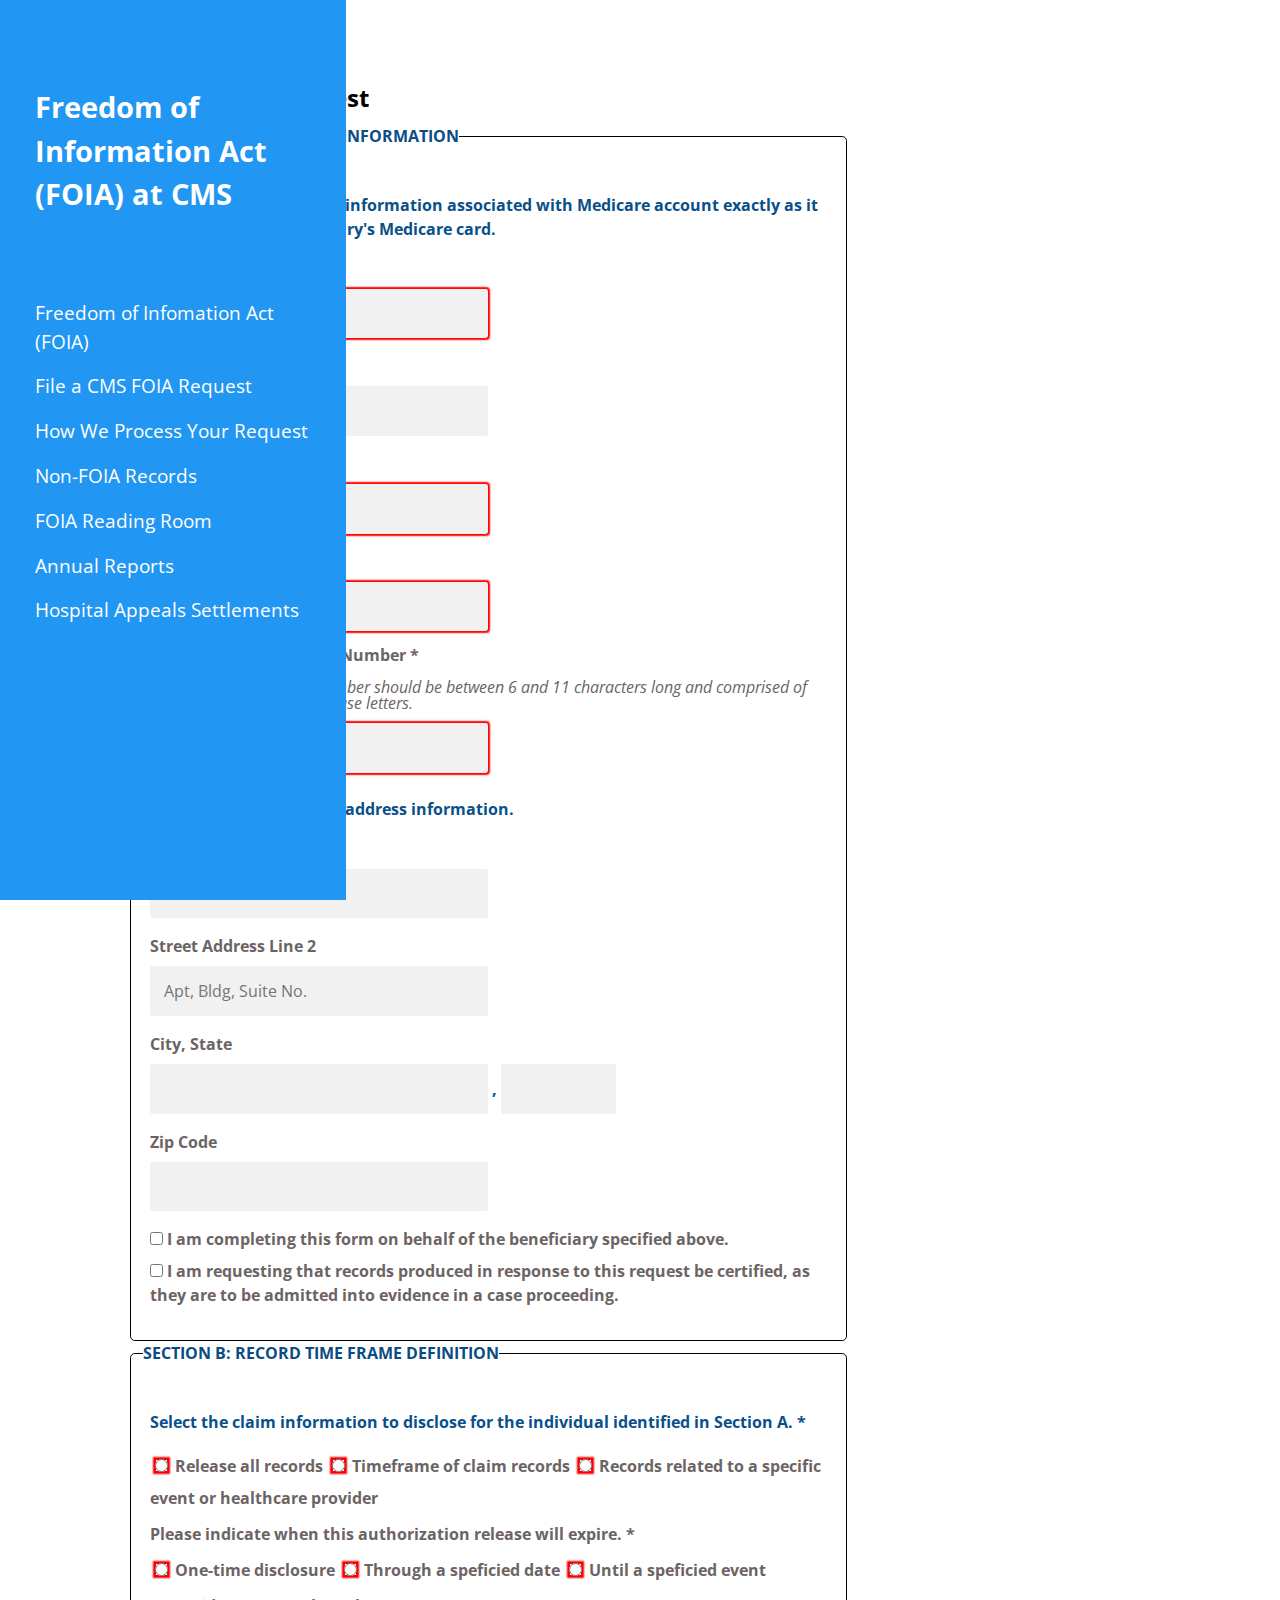
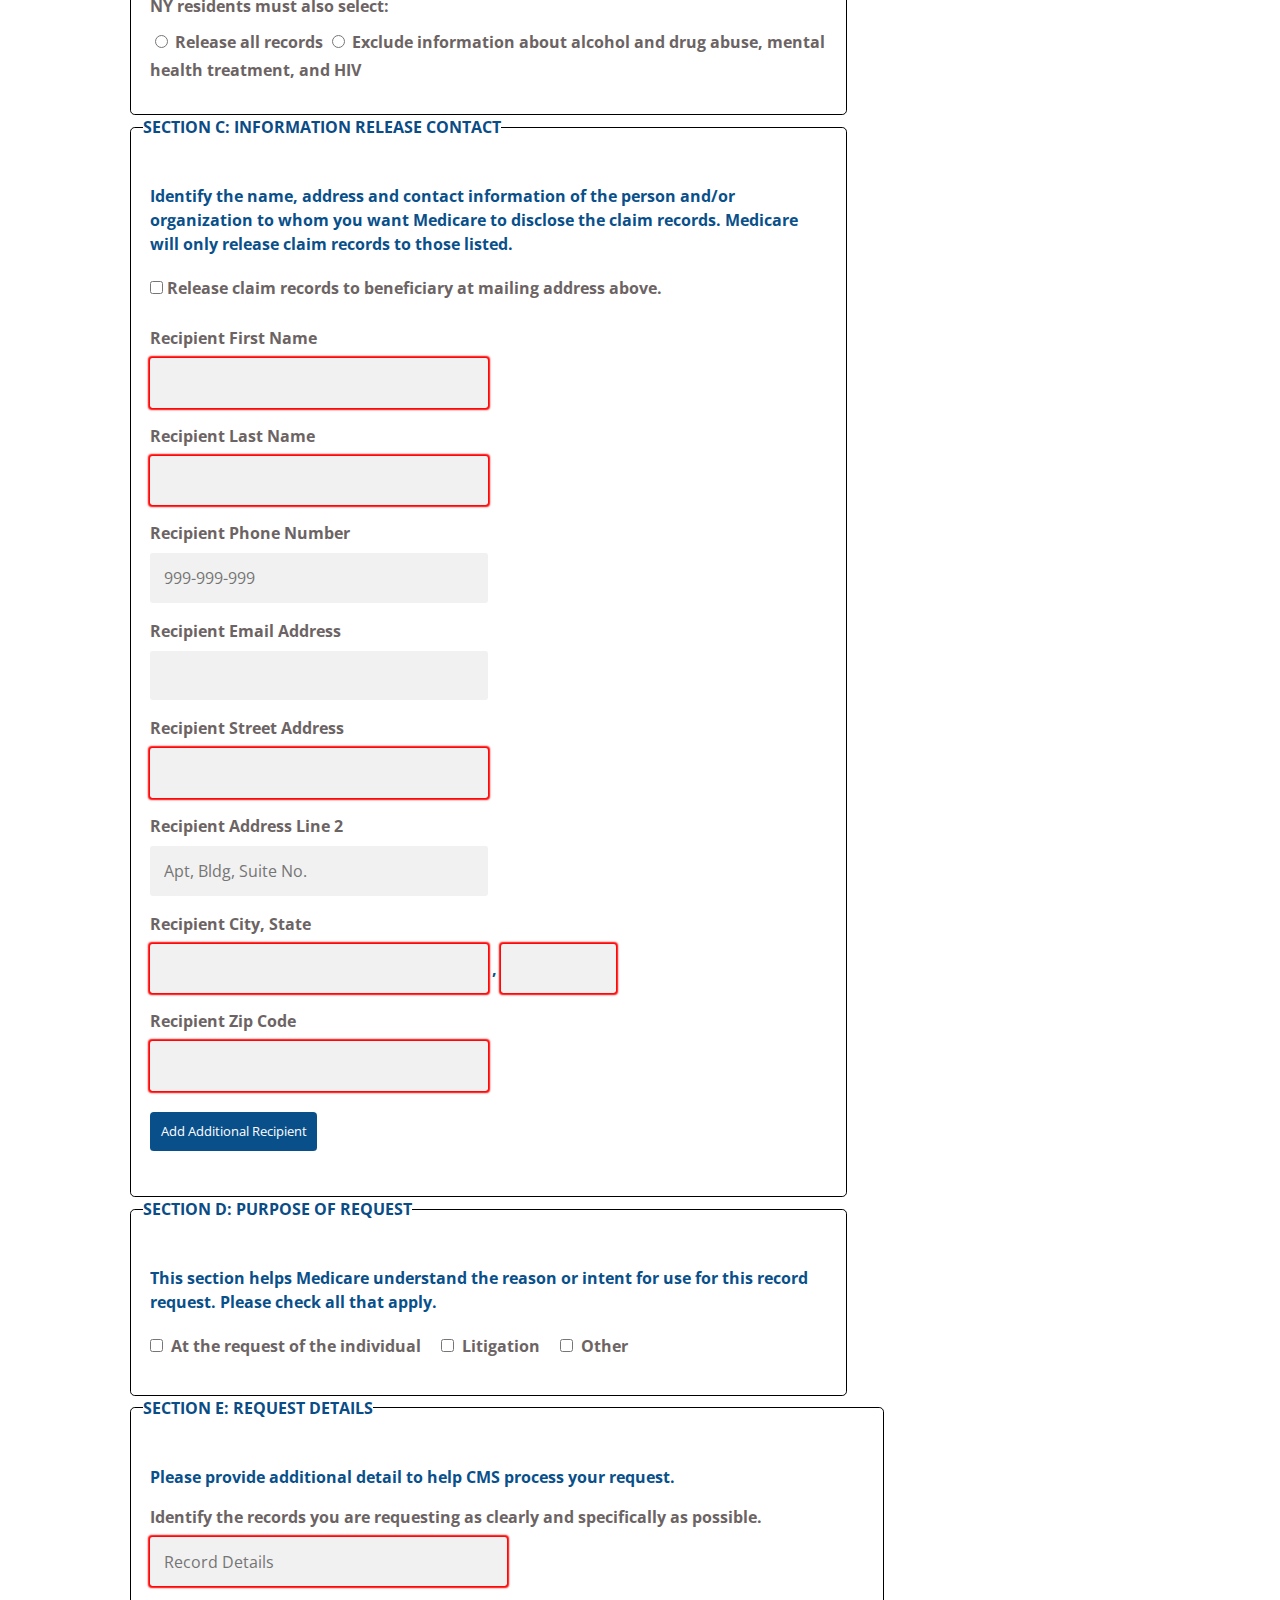
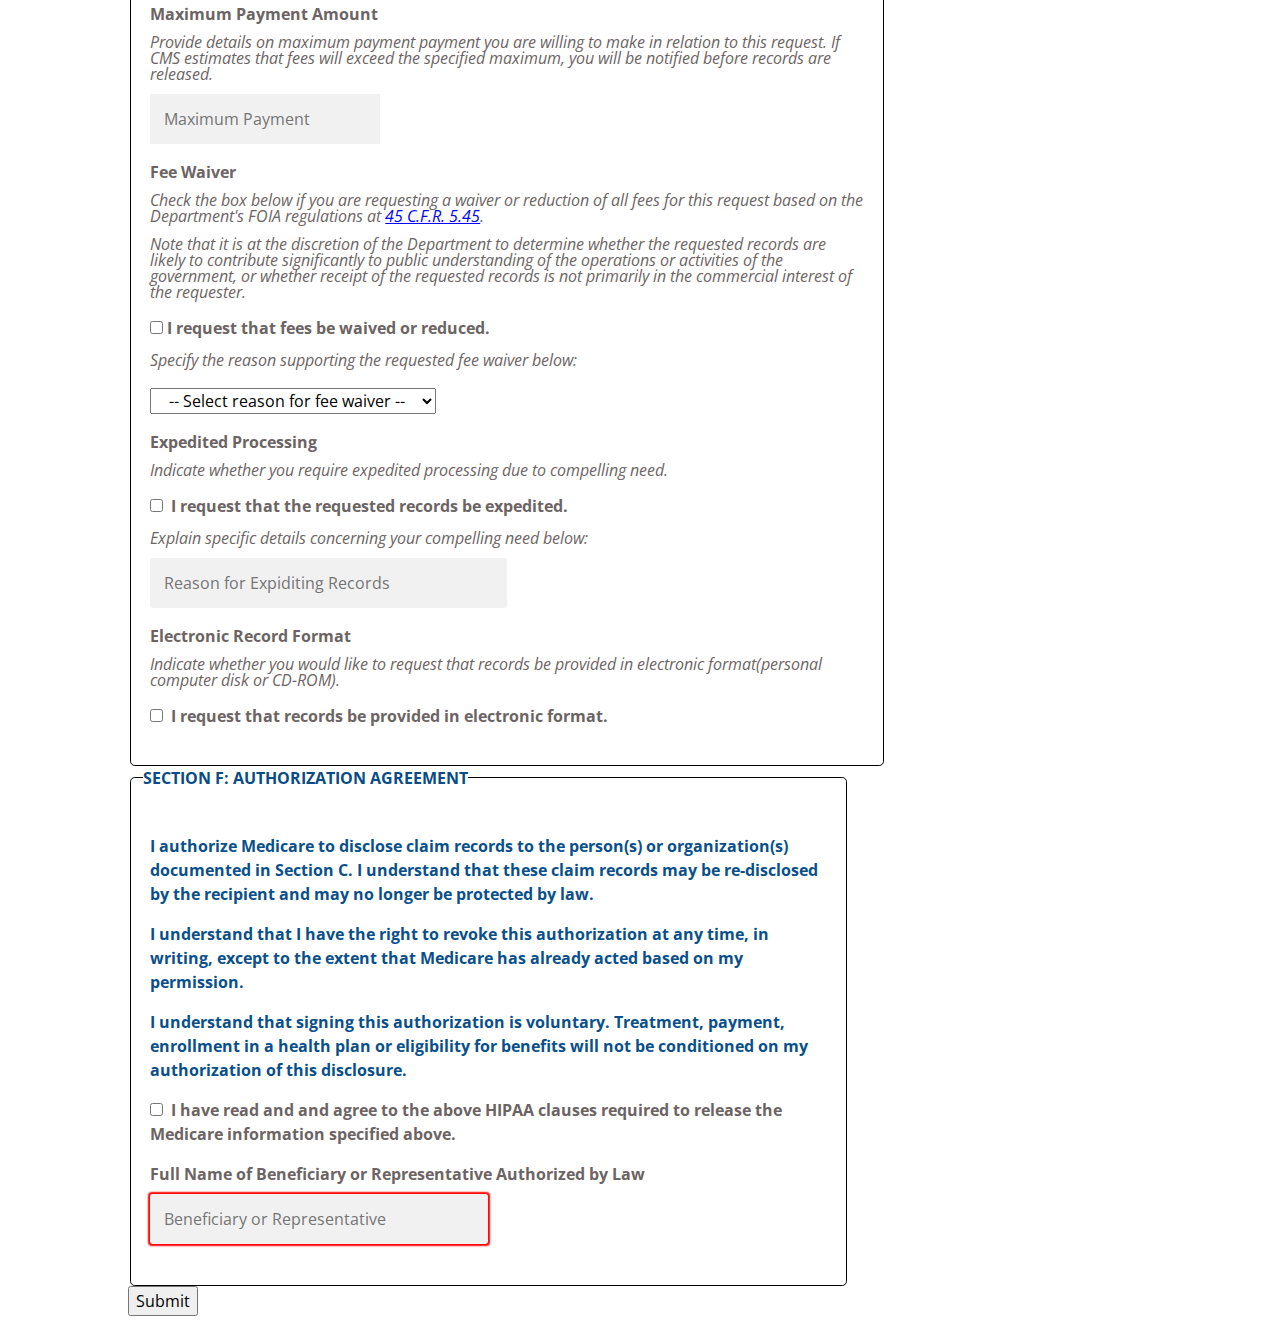
==== commit b5b4befb: "current state" ====
--- a/AliveRecords.html
+++ b/AliveRecords.html
@@ -17,8 +17,35 @@
 
 <body>
 
+<!-- Sidebar/menu -->
+<nav class="w3-sidebar w3-blue w3-collapse w3-top w3-medium w3-padding" style="z-index:3;width:18em;" id="mySidebar"><br>
+
+  <a href="javascript:void(0)" onclick="w3_close()" class="w3-button w3-hide-large w3-display-topleft" style="width:100%">Close Menu</a>
+
+  <div class="w3-container">
+    <h3 class="sidebar-padding"><b>Freedom of Information Act (FOIA) at CMS</b></h3>
+  </div>
+
+  <div class="w3-bar-block">
+
+    <a href="https://www.cms.gov/Regulations-and-Guidance/Legislation/FOIA/index.html" onclick="w3_close()" class="w3-bar-item w3-button hover-bold">Freedom of Infomation Act (FOIA)</a>
+    <a href="index.html" onclick="w3_close()" class="w3-bar-item w3-button hover-bold">File a CMS FOIA Request</a>
+    <a href="https://www.cms.gov/Regulations-and-Guidance/Legislation/FOIA/process.html" onclick="w3_close()" class="w3-bar-item w3-button hover-bold">How We Process Your Request</a>
+    <a href="https://www.cms.gov/Regulations-and-Guidance/Legislation/FOIA/nonfoia.html" onclick="w3_close()" class="w3-bar-item w3-button hover-bold">Non-FOIA Records
+
+    </a>
+    <a href="https://www.cms.gov/Regulations-and-Guidance/Legislation/FOIA/rdgroom.html" onclick="w3_close()" class="w3-bar-item w3-button hover-bold">FOIA Reading Room</a>
+    <a href="https://www.cms.gov/Regulations-and-Guidance/Legislation/FOIA/annualreports.html" onclick="w3_close()" class="w3-bar-item w3-button hover-bold">Annual Reports</a>
+    <a href="https://www.cms.gov/Regulations-and-Guidance/Legislation/FOIA/Hospital-Appeals-Settlements.html" onclick="w3_close()" class="w3-bar-item w3-button hover-bold">Hospital Appeals Settlements</a>
+  </div>
+</nav>
+
+<!-- Overlay effect when opening sidebar on small screens -->
+<div class="w3-overlay w3-hide-large" onclick="w3_close()" style="cursor:pointer" title="close side menu" id="myOverlay">
+</div>
+
 <!-- Top menu on small screens -->
-<header class="w3-container w3-top w3-hide-large w3-blue w3-xlarge w3-padding">
+<header class="w3-container w3-top w3-hide-large w3-blue w3-padding">
   <a href="javascript:void(0)" class="w3-button w3-blue w3-margin-right" onclick="w3_open()">☰</a>
   <span>FOIA at CMS</span>
 
@@ -387,36 +414,11 @@
 
 
 
-<!-- Sidebar/menu -->
-<nav class="w3-sidebar w3-blue w3-collapse w3-top w3-medium w3-padding" style="z-index:3;width:18em;" id="mySidebar"><br>
-
-  <a href="javascript:void(0)" onclick="w3_close()" class="w3-button w3-hide-large w3-display-topleft" style="width:100%">Close Menu</a>
-
-  <div class="w3-container">
-    <h3 class="sidebar-padding"><b>Freedom of Information Act (FOIA) at CMS</b></h3>
-  </div>
-
-  <div class="w3-bar-block">
-
-    <a href="https://www.cms.gov/Regulations-and-Guidance/Legislation/FOIA/index.html" onclick="w3_close()" class="w3-bar-item w3-button hover-bold">Freedom of Infomation Act (FOIA)</a>
-    <a href="index.html" onclick="w3_close()" class="w3-bar-item w3-button hover-bold">File a CMS FOIA Request</a>
-    <a href="https://www.cms.gov/Regulations-and-Guidance/Legislation/FOIA/process.html" onclick="w3_close()" class="w3-bar-item w3-button hover-bold">How We Process Your Request</a>
-    <a href="https://www.cms.gov/Regulations-and-Guidance/Legislation/FOIA/nonfoia.html" onclick="w3_close()" class="w3-bar-item w3-button hover-bold">Non-FOIA Records
-
-    </a>
-    <a href="https://www.cms.gov/Regulations-and-Guidance/Legislation/FOIA/rdgroom.html" onclick="w3_close()" class="w3-bar-item w3-button hover-bold">FOIA Reading Room</a>
-    <a href="https://www.cms.gov/Regulations-and-Guidance/Legislation/FOIA/annualreports.html" onclick="w3_close()" class="w3-bar-item w3-button hover-bold">Annual Reports</a>
-    <a href="https://www.cms.gov/Regulations-and-Guidance/Legislation/FOIA/Hospital-Appeals-Settlements.html" onclick="w3_close()" class="w3-bar-item w3-button hover-bold">Hospital Appeals Settlements</a>
-  </div>
-</nav>
-
-
-
-
-
-<!-- Overlay effect when opening sidebar on small screens -->
-<div class="w3-overlay w3-hide-large" onclick="w3_close()" style="cursor:pointer" title="close side menu" id="myOverlay">
-</div>
+
+
+
+
+
 
 <script>
 
--- a/stylesheet.css
+++ b/stylesheet.css
@@ -221,7 +221,12 @@
   font-weight: bold;
   font-family: "Open Sans", "Helvetica Neue", "Lucida Sans Unicode", sans-serif;
   text-transform: uppercase;
-}
+  display:table;
+  max-width: 100%;
+  white-space: normal;
+  padding: 0;
+}
+
 
 input  {
   border: 0.2em solid transparent;
@@ -483,6 +488,13 @@
   margin: 0;
 }
 
+.w3-table,.w3-table-all{border-collapse:collapse;border-spacing:0;width:100%;display:table}.w3-table-all{border:1px solid #ccc}
+.w3-table-all tr:nth-child(odd){background-color:#fff}
+.w3-table-all tr:nth-child(even){background-color:#f1f1f1}
+.w3-table td,.w3-table th,.w3-table-all td,.w3-table-all th{padding:8px 8px;display:table-cell;text-align:left;vertical-align:top}
+.w3-table th:first-child,.w3-table td:first-child,.w3-table-all th:first-child,.w3-table-all td:first-child{padding-left:16px}
+
+
 optgroup { font-weight: bold }
 button, input { overflow: auto }
 
@@ -502,10 +514,6 @@
 [type=reset]:-moz-focusring,
 [type=submit]:-moz-focusring { outline: 1px dotted ButtonText; }
 
-  /* legend {color: inherit;
-  display:table;max-width: 100%;
-  padding: 0;
-  white-space: normal} */
 
 textarea { overflow: auto }
 
@@ -571,8 +579,10 @@
   .w3-bar-block.w3-center .w3-bar-item {text-align: center}.w3-block {display: block;width: 100%}
 
   .w3-responsive {display: block;overflow-x:auto}
+  
   .w3-container::after, .w3-container::before, .w3-panel::after, .w3-panel::before, .w3-row::after, .w3-row::before, .w3-row-padding::after, .w3-row-padding::before,
-  .w3-cell-row::before, .w3-cell-row::after, .w3-clear::after, .w3-clear::before, .w3-bar::before, .w3-bar::after {content:"";display:table;clear:both}
+  .w3-cell-row::before, .w3-cell-row::after, .w3-clear::after, .w3-clear::before, .w3-bar::before, .w3-bar::after { content:""; display:table; clear:both }
+  
   .w3-col, .w3-half, .w3-third, .w3-twothird, .w3-threequarter, .w3-quarter {float: left;width: 100%}
   .w3-col.s1 {width: 8.33333%}.w3-col.s2 {width: 16.66666%}.w3-col.s3 {width: 24.99999%}.w3-col.s4 {width: 33.33333%}
   .w3-col.s5 {width: 41.66666%}.w3-col.s6 {width: 49.99999%}.w3-col.s7 {width: 58.33333%}.w3-col.s8 {width: 66.66666%}
@@ -595,7 +605,9 @@
   @media (min-width: 993px) {.w3-modal-content {width: 900px}.w3-hide-large {display: none!important}.w3-sidebar.w3-collapse {display: block!important}}
   @media (max-width: 992px) and (min-width: 601px) {.w3-hide-medium {display: none!important}}
 
-  .w3-top, .w3-bottom {position: fixed;width: 100%;z-index: 1}.w3-top {top: 0}.w3-bottom {bottom: 0}
+  .w3-top, .w3-bottom { position: fixed;width: 100%;z-index: 1}
+  .w3-top { top: 0} 
+  .w3-bottom { bottom: 0}
   .w3-overlay {position: fixed;display: none;width: 100%;height: 100%;top: 0;left: 0;right: 0;bottom: 0;background-color: rgba(0, 0, 0, 0.5);z-index: 2}
   .w3-display-topleft {position:absolute;left: 0;top: 0}.w3-display-topright {position:absolute;right: 0;top: 0}
 
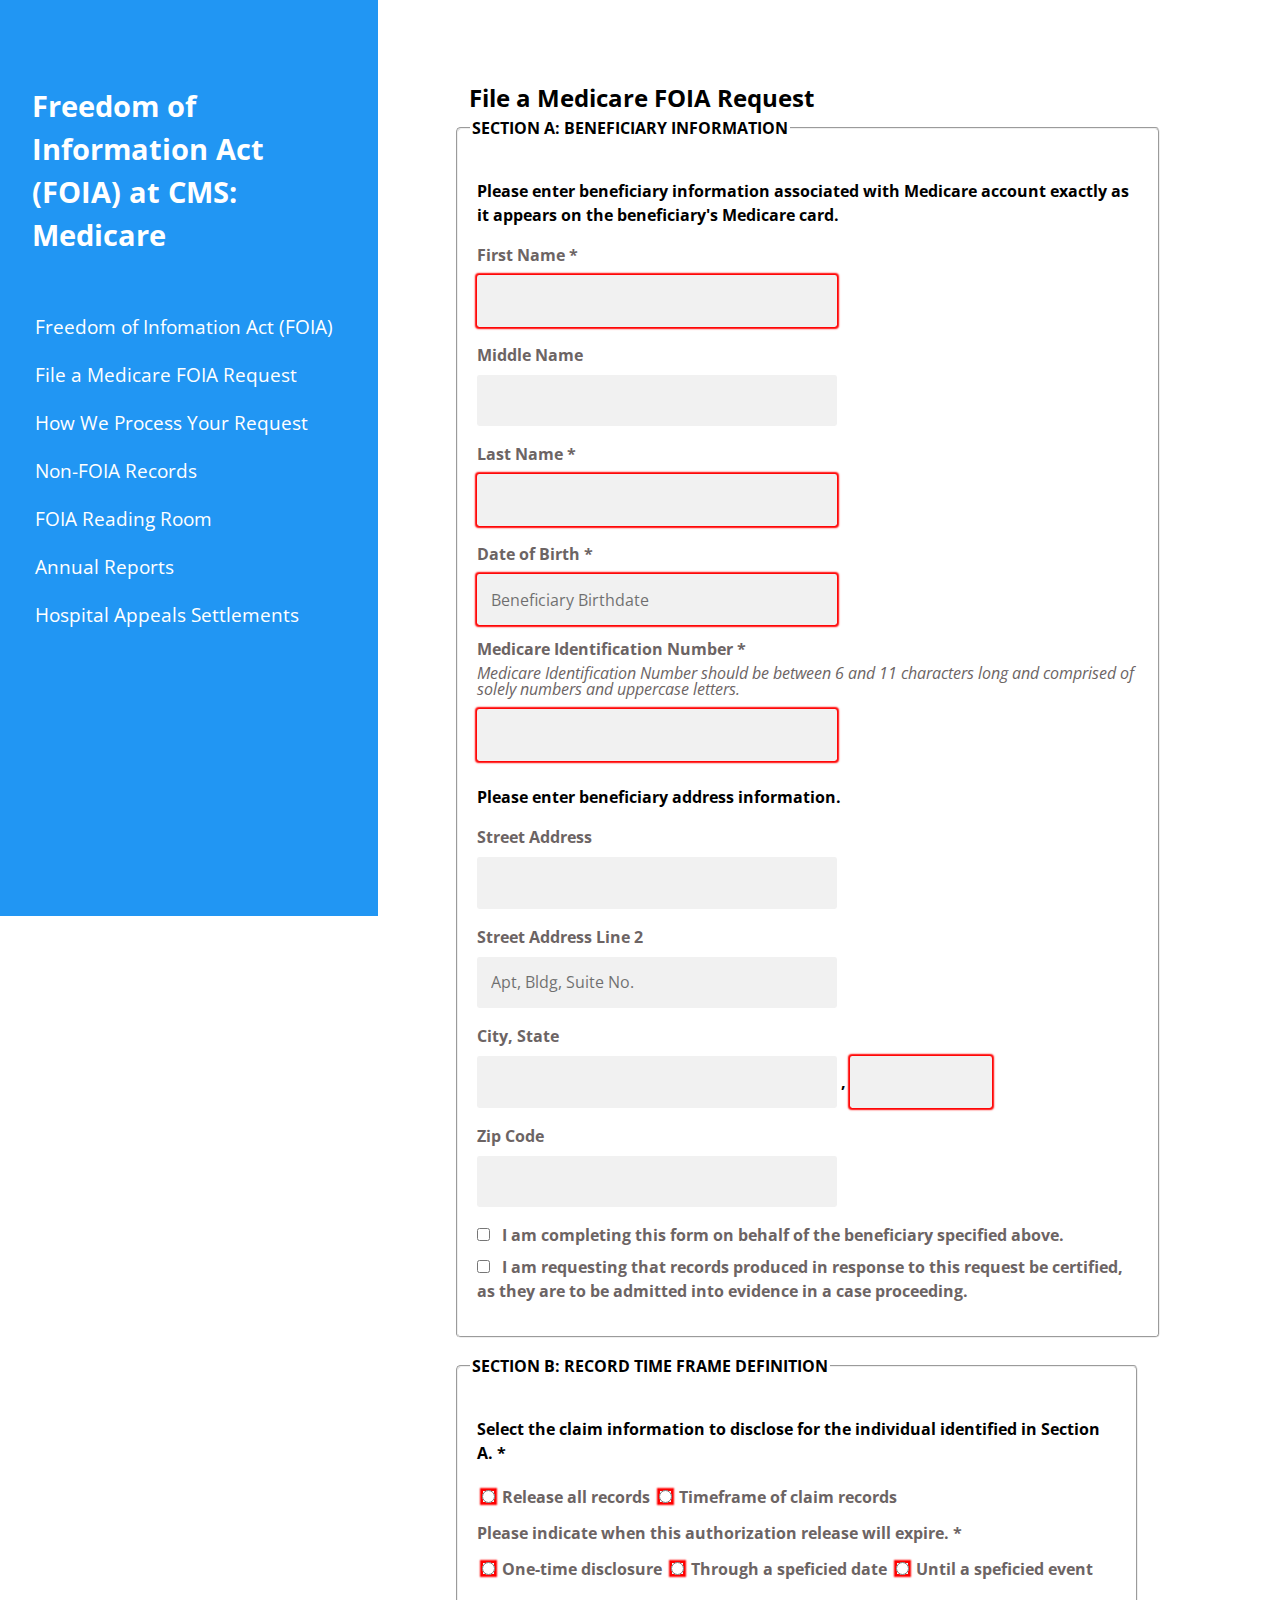
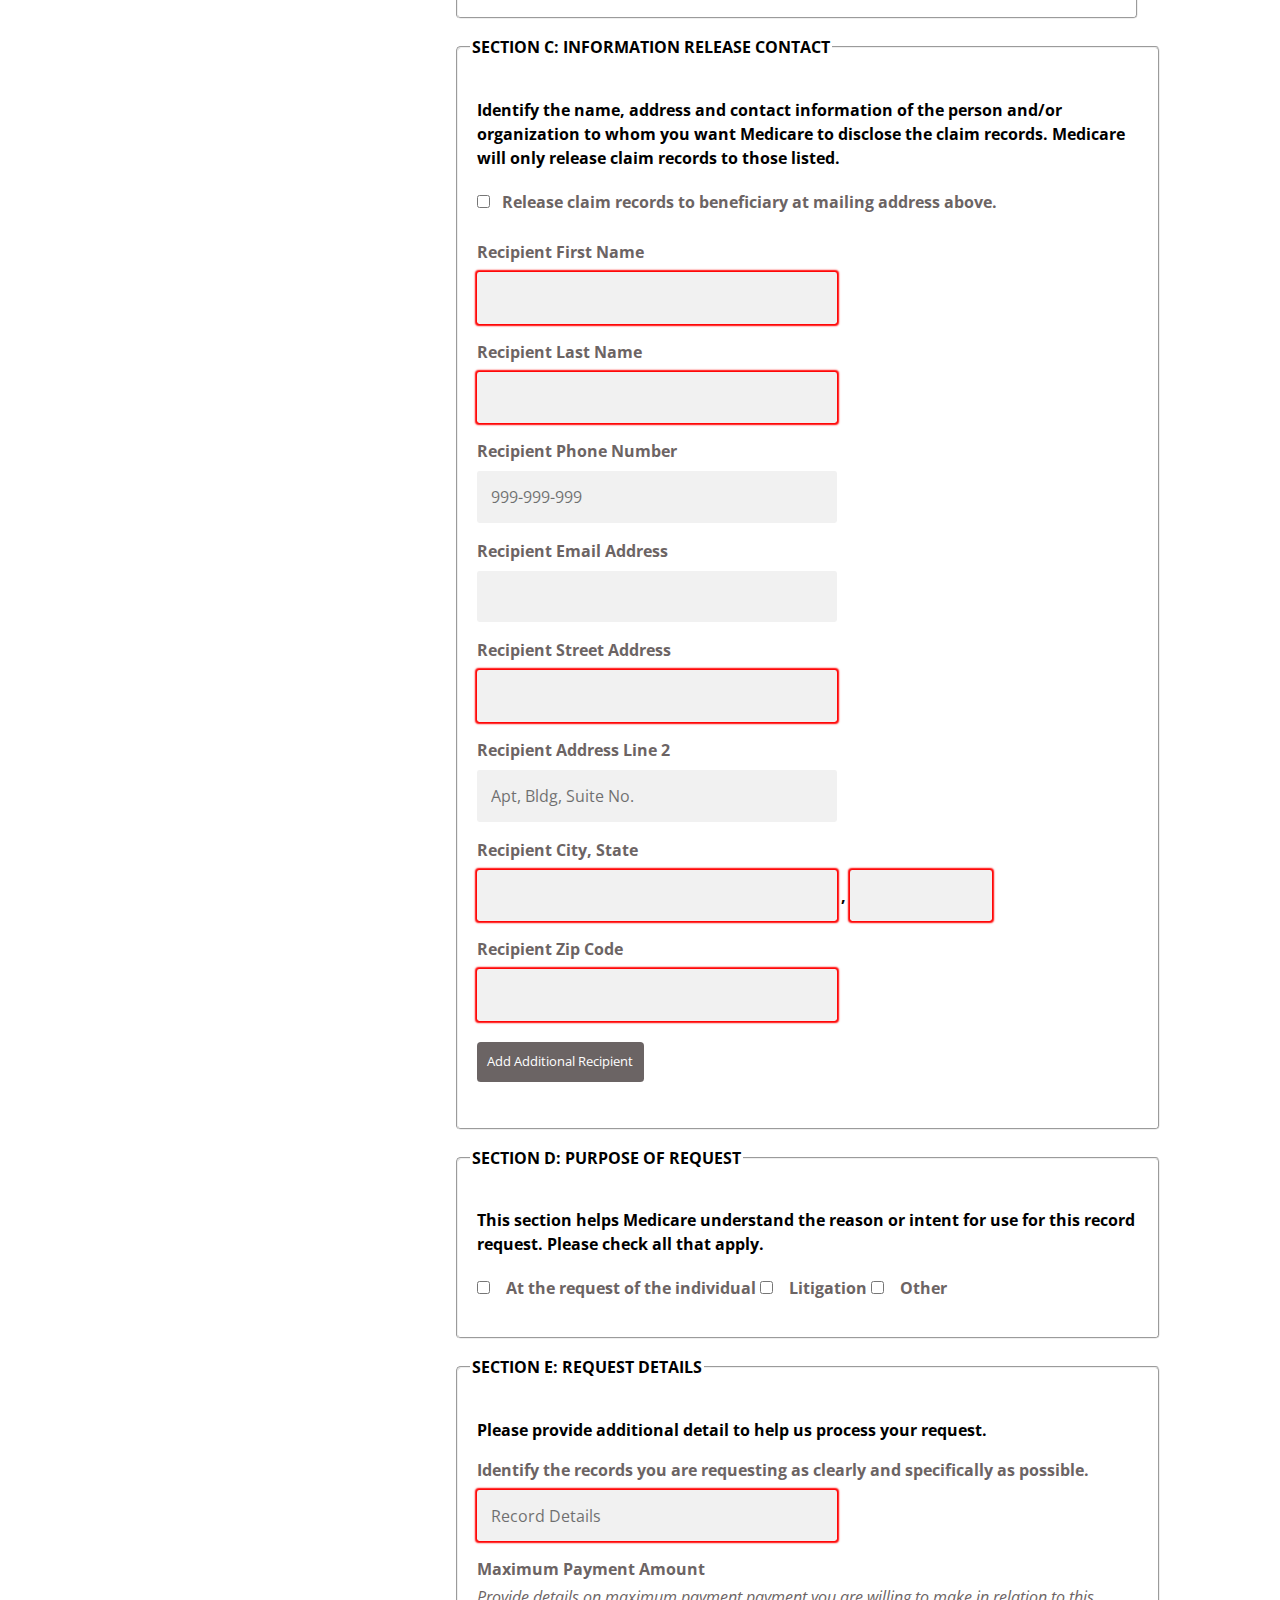
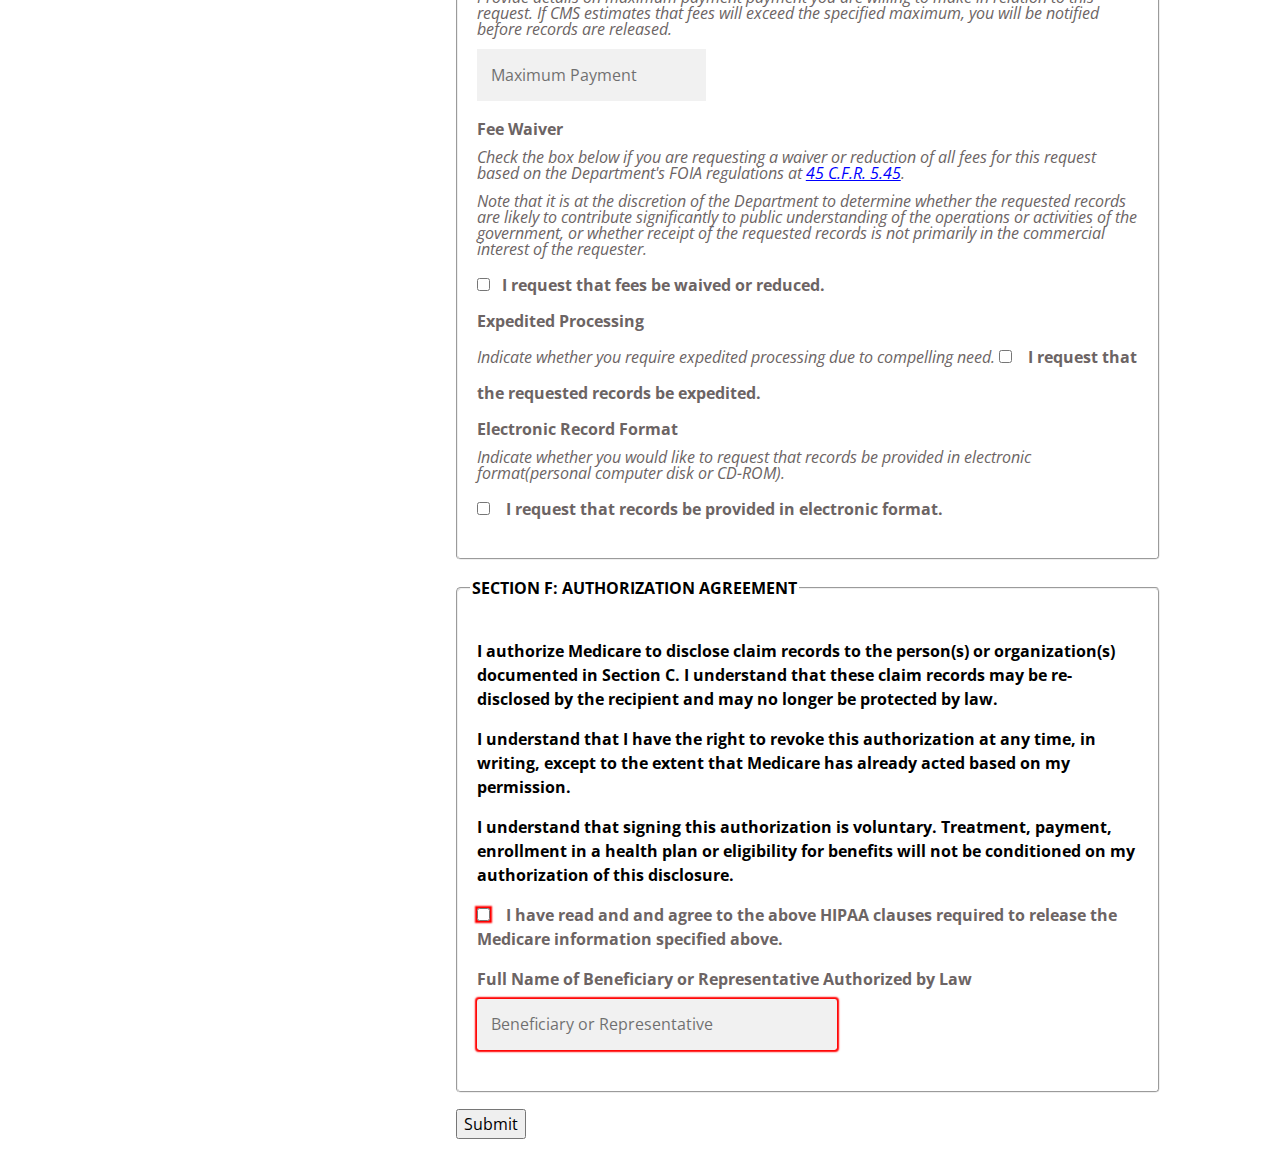
==== commit a1511628: "re-centered + radio button required toggle" ====
--- a/AliveRecords.html
+++ b/AliveRecords.html
@@ -1,427 +1,385 @@
 <!DOCTYPE HTML5>
+<!-- modified from: https://www.w3schools.com/css/css_rwd_templates.asp -->
 <html lang = "en">
 
 <head>
-  <title>File a FOIA request</title>
+  <title>File a Medicare FOIA request</title>
   <meta charset="utf-8">
   <meta name="viewport" content="width=device-width, initial-scale=1">
-  <link rel= "stylesheet" href="stylesheet.css">
+  <link rel= "stylesheet" href="test2.css">
   <link href="https://fonts.googleapis.com/css?family=Open+Sans:400,700" rel="stylesheet">
   <script src="https://code.jquery.com/jquery-1.10.2.js"></script>
   <script src="FoiaScript2.js"></script>
   <script src="AuthScript.js"></script>
-
-
 </head>
 
 
 <body>
 
 <!-- Sidebar/menu -->
-<nav class="w3-sidebar w3-blue w3-collapse w3-top w3-medium w3-padding" style="z-index:3;width:18em;" id="mySidebar"><br>
-
+<nav class="w3-sidebar w3-blue w3-collapse w3-top w3-medium w3-padding" id="mySidebar"><br>
   <a href="javascript:void(0)" onclick="w3_close()" class="w3-button w3-hide-large w3-display-topleft" style="width:100%">Close Menu</a>
-
   <div class="w3-container">
-    <h3 class="sidebar-padding"><b>Freedom of Information Act (FOIA) at CMS</b></h3>
+    <h3 class="sidebar-padding"><b>Freedom of Information Act (FOIA) at CMS: Medicare</b></h3>
   </div>
-
   <div class="w3-bar-block">
-
-    <a href="https://www.cms.gov/Regulations-and-Guidance/Legislation/FOIA/index.html" onclick="w3_close()" class="w3-bar-item w3-button hover-bold">Freedom of Infomation Act (FOIA)</a>
-    <a href="index.html" onclick="w3_close()" class="w3-bar-item w3-button hover-bold">File a CMS FOIA Request</a>
-    <a href="https://www.cms.gov/Regulations-and-Guidance/Legislation/FOIA/process.html" onclick="w3_close()" class="w3-bar-item w3-button hover-bold">How We Process Your Request</a>
-    <a href="https://www.cms.gov/Regulations-and-Guidance/Legislation/FOIA/nonfoia.html" onclick="w3_close()" class="w3-bar-item w3-button hover-bold">Non-FOIA Records
-
-    </a>
-    <a href="https://www.cms.gov/Regulations-and-Guidance/Legislation/FOIA/rdgroom.html" onclick="w3_close()" class="w3-bar-item w3-button hover-bold">FOIA Reading Room</a>
-    <a href="https://www.cms.gov/Regulations-and-Guidance/Legislation/FOIA/annualreports.html" onclick="w3_close()" class="w3-bar-item w3-button hover-bold">Annual Reports</a>
-    <a href="https://www.cms.gov/Regulations-and-Guidance/Legislation/FOIA/Hospital-Appeals-Settlements.html" onclick="w3_close()" class="w3-bar-item w3-button hover-bold">Hospital Appeals Settlements</a>
+    <a href="https://www.cms.gov/Regulations-and-Guidance/Legislation/FOIA/index.html" onclick="w3_close()" class="w3-bar-item w3-btn hover-bold">Freedom of Infomation Act (FOIA)</a>
+  <a href="index.html" onclick="w3_close()" class="w3-bar-item w3-btn hover-bold">File a Medicare FOIA Request</a>
+    <a href="https://www.cms.gov/Regulations-and-Guidance/Legislation/FOIA/process.html" onclick="w3_close()" class="w3-bar-item w3-btn hover-bold">How We Process Your Request</a>
+    <a href="https://www.cms.gov/Regulations-and-Guidance/Legislation/FOIA/nonfoia.html" onclick="w3_close()" class="w3-bar-item w3-btn hover-bold">Non-FOIA Records</a>
+    <a href="https://www.cms.gov/Regulations-and-Guidance/Legislation/FOIA/rdgroom.html" onclick="w3_close()" class="w3-bar-item w3-btn hover-bold">FOIA Reading Room</a>
+    <a href="https://www.cms.gov/Regulations-and-Guidance/Legislation/FOIA/annualreports.html" onclick="w3_close()" class="w3-bar-item w3-btn hover-bold">Annual Reports</a>
+    <a href="https://www.cms.gov/Regulations-and-Guidance/Legislation/FOIA/Hospital-Appeals-Settlements.html" onclick="w3_close()" class="w3-bar-item w3-btn hover-bold">Hospital Appeals Settlements</a>
   </div>
 </nav>
-
+<!-- Top menu on small screens -->
+<header class="w3-container w3-top w3-hide-large w3-blue w3-xlarge w3-padding">
+  <a href="javascript:void(0)" class="w3-button w3-blue w3-margin-right" onclick="w3_open()">☰</a>
+  <span>FOIA at CMS: Medicare</span>
+
+</header>
 <!-- Overlay effect when opening sidebar on small screens -->
-<div class="w3-overlay w3-hide-large" onclick="w3_close()" style="cursor:pointer" title="close side menu" id="myOverlay">
-</div>
-
-<!-- Top menu on small screens -->
-<header class="w3-container w3-top w3-hide-large w3-blue w3-padding">
-  <a href="javascript:void(0)" class="w3-button w3-blue w3-margin-right" onclick="w3_open()">☰</a>
-  <span>FOIA at CMS</span>
-
-</header>
-
+<div class="w3-overlay w3-hide-large" onclick="w3_close()"  title="close side menu" id="myOverlay"></div>
 <!-- !PAGE CONTENT! -->
-<div class="w3-main" style="margin-left:22em;margin-right:2.7em">
+<div class="w3-main">
   <!-- Header -->
-  <div class="w3-container" style="margin-top:80px" id="showcase">
-    <h2 class="w3-large center-div-large">File a FOIA Request</h2>
-    <hr style="width:3em; border:0.3125em steelblue" class="w3-round">
+  <div class="w3-container" id="showcase">
+    <h2 class="w3-large center-div-large"><b>File a Medicare FOIA Request</b></h2>
   </div>
-</div>
-
-
 
 <div id= "form-container" class = "center-div-large">
-    <form name="authform" autocomplete="off" method="POST" action="#">
-
-    <fieldset name="set_a">
-    <legend>Section A: Beneficiary Information</legend>
-
-    <ul class="form-style-1" name = "section_a">
-
-        <li>
-            <p class="disclosures">Please enter beneficiary information associated with Medicare account exactly as it appears on the beneficiary's Medicare card.</p>
-
-            <label class="block-label" for= "beneficiary_first_name" >First Name * </label>
-            <input required type="text" id = "beneFirstName" name="beneficiary_first_name" pattern="^[a-zA-Z]([a-zA-Z- ])*" />
-        </li>
-
-        <li>
-            <label for="beneMiddleName" class="block-label">Middle Name </label>
-            <input type="text"  name="beneficiary_middle_name" class="field-long" id="beneMiddleName" pattern="^[a-zA-Z]([a-zA-Z- ])*"/>
-        </li>
-
-        <li>
-            <label for="beneLastName" class="block-label">Last Name *  </label>
-            <input required type="text" name="beneficiary_last_name" class="field-long" id="beneLastName" pattern="^[a-zA-Z]([a-zA-Z- ])*"/>
-        </li>
-
-        <li>
-             <label for="dob" class="block-label" >Date of Birth * </label>
-             <input required name="dob" type="text" placeholder="Beneficiary Birthdate" onfocus="(this.type='date')" id="birthdate" title="Please enter date of birth in mm/dd/yyyy format.">
-
-        </li>
-
-        <li>
-            <label for="medicareID">Medicare Identification Number * </label>
-            <p class="field-description">Medicare Identification Number should be between 6 and 11 characters long and comprised of solely numbers and uppercase letters.</p>
-            <input required type="text" name="id_num" id="medicareID" pattern="([A-Z0-9]){6,11}" title="Medicare Identification Number should be between 6 and 11 characters long and comprised of solely numbers and uppercase letters."/>
-        </li>
-
-
-        <li>
-            <p class="disclosures">Please enter beneficiary address information.</p>
-            <label for="beneStreetAddress" class="block-label">Street Address </label>
-            <span><input type="text" name="street_address" class="field-long" pattern = "^\d+\s[A-z]+\s[A-z]+(\s)*" id="beneStreetAddress"/></span>
-
-            <label for="beneAddress2" class="block-label">Street Address Line 2</label>
-            <span><input id="beneAddress2" type="text" placeholder= "Apt, Bldg, Suite No."  name="apt_number" class="field-long" /></span>
-
-            <label for="beneCity" class="block-label">City, State </label>
-            <input type="text" name="city" pattern="[A-z]+(\s)*" id="beneCity"/> <strong>,</strong>
-
-            <div class="autocomplete">
-
-                <input id="beneState" type="text" name="State"/>
-            </div>
-
-            <label for="beneZip" class="block-label">Zip Code </label>
-            <input type="text" name="zipcode" pattern="^\d{5}(-\d{4})?$" id="beneZip"/>
-        </li>
-
-        <li>
-
-            <label for="repSubmitter" class="block-label"></label>
-            <input type="checkbox" name="submitterType" value="submittedByRep" id="repSubmitter" /><span class="disclosures-check">I am completing this form on behalf of the beneficiary specified above. </span>
-
-
-            <span id="repRole">
-                <p class="disclosures">I understand that I am required to provide proof of authority to represent the individual via notarized power of attorney for a living individual, or via Letters Testamentary or Letters of Administration from the court for a deceased individual.</p>
-                <label class="block-label">Legal Role of Representative</label>
-                <input type="text" name="legalRole" class="field-long" placeholder="Legal Role of Representative" />
-
-                <input type="file" name="repProof" multiple>
-            </span>
-
-        </li>
-
-        <li>
-
-            <label for="certifyRecords" class="block-label"></label>
-            <input type="checkbox" name="reccordCertification" value="submittedByRep" id="certifyRecords" /><span class="disclosures-check">I am requesting that records produced in response to this request be certified, as they are to be admitted into evidence in a case proceeding. </span>
-
-
-            <span id="certDetails">
-                <p class="disclosures">I understand that my request for certification may not be approved, in circumstances including but not limited to cases in which the United States Governement or HHS is a party.</p>
-                <label for="caseJuris" class="block-label">Case Jurisdiction</label>
-                <input type="text" name="caseJurisdiction" id="caseJuris" class="field-long" placeholder="Case Jurisdiction" />
-
-                <label for="caseNumber" class="block-label">Case Number</label>
-                <input type="text" name="caseNum" class="field-long" id="caseNumber" placeholder="Case Number"/>
-
-                <label for="caseName" class="block-label">Case Name</label>
-                <input type="text" name="caseName" class="field-long" id="caseName" placeholder="Case Name"/>
-            </span>
-
-        </li>
-
-
-    </ul>
-    </fieldset>
-
-    <fieldset nme="set_b">
-    <legend>Section B: Record Time Frame Definition</legend>
-    <ul class="form-style-1" name = "section_b">
-        <li>
-            <p class="disclosures">Select the claim information to disclose for the individual identified in Section A. *</p>
-            <div>
-                <input required type="radio" id="recordChoiceAll" name="release_info" value="all_records"/>
-                <label for="recordChoice1">Release all records</label>
-
-                <input required type="radio" id="recordChoiceTF" name="release_info" value="timeframe_only"/>
-                <label for="recordChoice2">Timeframe of claim records</label>
-
-                <input required type="radio" id="recordChoiceSpecific" name="release_info" value="specific_event_provider"/>
-                <label for="recordChoiceSpecific">Records related to a specific event or healthcare provider</label>
-
-                <span id="timeframeBlock">
-                    <label class="field-description">Please indicate timeframe start and end:</label>
-                    <label for="releaseStart">Timeframe Start</label>
-                    <input placeholder="Start Date" name="releaseStart" data-inputmask="'alias': '^\d{2}\/\d{2}\/\d{4}'" onfocus="(this.type='date')" id="releaseStart"/>
-                    <br>
-                    <label for="releaseEnd">Timeframe End  </label>
-                    <input placeholder="End Date" name="releaseEnd" data-inputmask="'alias': '^\d{2}\/\d{2}\/\d{4}'" onfocus="(this.type='date')" id="releaseEnd"/>
-                </span>
-
-                <span id="recordEventBlock">
-                    <label for="recordChoice3" class="block-label">Please indicate the event or provider you would like records released for:</label>
-                    <input type="text" name="expirationEvent" class="field-long" placeholder="Specific Event or Provider" id="recordDetails"/>
-                </span>
-
-            </div>
-
-        </li>
-
-        <li>
-            <label class="block-label">Please indicate when this authorization release will expire. *</label>
-            <div>
-                <input required type="radio" id="expChoice1" name="expiration_type" value="oneTime"/>
-                <label for="expChoice1">One-time disclosure</label>
-                <input required type="radio" id="expChoice2" name="expiration_type" value="expByDate"/>
-                <label for="expChoice2">Through a speficied date</label>
-                <input required type="radio" id="expChoice3" name="expiration_type" value="expByEvent"/>
-                <label for="expChoice3">Until a speficied event</label>
-
-                <span id="expDateBlock">
-                <label for="exp_date" class="field-description">Please indicate future date when authorization will expire.</label>
-                <input type="date" name="expirationDate" class="field-long" placeholder="Authorization Expiration Date" id="expirationDate"/>
-                </span>
-
-                <span id="expEventBlock">
-                <label for="exp_event" class="field-description">Please indicate the event upon which authorization will expire.</label>
-                <input type="text" name="expirationEvent" class="field-long" placeholder="Authorization Expiration Event" id="exp_event"/>
-                </span>
-            </div>
-        </li>
-
-        <li>
-            <label><span class="block-label">NY residents must also select:</span></label>
-            <input type="radio" id="NYrecordsAll" name="NYRecords" value="allNY"/>
-            <label for="NYrecordsAll">Release all records</label>
-            <input type="radio" id="NYrecordsPartial" name="NYRecords" value="partialNY"/>
-            <label for="NYrecordsPartial">Exclude information about alcohol and drug abuse, mental health treatment, and HIV</label>
-        </li>
-
-    </ul>
-    </fieldset>
-
-
-    <!-- *******************************************-->
-    <!--   SECTION C: INFORMATION RELEASE CONTACT   -->
-    <!--******************************************* -->
-
-
-    <fieldset name="set_c">
-    <legend>Section C: Information Release Contact</legend>
-    <ul class="form-style-1" name = "section_c">
-        <p class="disclosures">Identify the name, address and contact information of the person and/or organization to whom you want Medicare to disclose the claim records. Medicare will only release claim records to those listed.</p>
-
-        <input type="checkbox" name="beneRecipient" value="releaseToBene" id="beneRecip" /><label class="disclosures-check">Release claim records to beneficiary at mailing address above.</label>
-
-        <div id="recipInfo">
+
+<form name="authform" autocomplete="off" method="POST" action="#">
+
+  <fieldset name="set_a">
+  <legend>Section A: Beneficiary Information</legend>
+
+  <ul class="form-style-1" name = "section_a">
+
+      <li>
+          <p class="disclosures">Please enter beneficiary information associated with Medicare account exactly as it appears on the beneficiary's Medicare card.</p>
+
+          <label class="block-label" for= "beneficiary_first_name" >First Name * </label>
+          <input required type="text" id = "beneFirstName" name="beneficiary_first_name" pattern="^[a-zA-Z]([a-zA-Z- ])*" />
+      </li>
+
+      <li>
+          <label for="beneMiddleName" class="block-label">Middle Name </label>
+          <input type="text"  name="beneficiary_middle_name" class="field-long" id="beneMiddleName" pattern="^[a-zA-Z]([a-zA-Z- ])*"/>
+      </li>
+
+      <li>
+          <label for="beneLastName" class="block-label">Last Name *  </label>
+          <input required type="text" name="beneficiary_last_name" class="field-long" id="beneLastName" pattern="^[a-zA-Z]([a-zA-Z- ])*"/>
+      </li>
+
+      <li>
+           <label for="dob" class="block-label" >Date of Birth * </label>
+           <input required name="dob" type="text" placeholder="Beneficiary Birthdate" onfocus="(this.type='date')" id="birthdate" title="Please enter date of birth in mm/dd/yyyy format.">
+
+      </li>
+
+      <li>
+          <label for="medicareID">Medicare Identification Number * </label>
+          <p class="field-description">Medicare Identification Number should be between 6 and 11 characters long and comprised of solely numbers and uppercase letters.</p>
+          <input required type="text" name="id_num" id="medicareID" pattern="([A-Z0-9]){6,11}" title="Medicare Identification Number should be between 6 and 11 characters long and comprised of solely numbers and uppercase letters."/>
+      </li>
+
+
+      <li>
+          <p class="disclosures">Please enter beneficiary address information.</p>
+          <label for="beneStreetAddress" class="block-label">Street Address </label>
+          <span><input type="text" name="street_address" class="field-long" pattern = "^\d+\s[A-z]+\s[A-z]+(\s)*" id="beneStreetAddress"/></span>
+
+          <label for="beneAddress2" class="block-label">Street Address Line 2</label>
+          <span><input id="beneAddress2" type="text" placeholder= "Apt, Bldg, Suite No."  name="apt_number" class="field-long" /></span>
+
+          <label for="beneCity" class="block-label">City, State </label>
+          <input type="text" name="city" pattern="[A-z]+(\s)*" id="beneCity"/> <strong>,</strong>
+
+          <div class="autocomplete">
+
+              <input required id="beneState" type="text" name="State"/>
+          </div>
+
+          <label for="beneZip" class="block-label">Zip Code </label>
+          <input type="text" name="zipcode" pattern="^\d{5}(-\d{4})?$" id="beneZip"/>
+      </li>
+
+      <li>
+
+          <label for="repSubmitter" class="block-label"></label>
+          <input type="checkbox" name="submitterType" value="submittedByRep" id="repSubmitter" /><span class="disclosures-check">I am completing this form on behalf of the beneficiary specified above. </span>
+
+
+          <span id="repRole">
+              <p class="disclosures">I understand that I am required to provide proof of my authority to represent the individual via notarized power of attorney for a living individual, or via probate court document, orders of administration and/or executorship, Letters Testamentary, or Letters of Administration from the court for a deceased individual.</p>
+              <p class="disclosures">If I am not the personal representative of a deceased beneficiary's estate, I understand that I am required to provide a signed release authorization from the personal representative of the deceased individual as well as a copy of a document authenticating the personal representative’s legal authority to act on behalf of the deceased as described above.</p>
+              <label for="legal-role" class="block-label">Legal Role of Representative</label>
+              <input type="text" name="legalRole" class="field-long" placeholder="Legal Role of Representative" id="legal-role"/>
+              <label for="role-proof" class="field-description">Please upload the document(s) supporting your authorization to act on behalf of the beneficiary below.</label>
+              <input type="file" name="repProof" multiple>
+          </span>
+
+      </li>
+
+      <li>
+
+          <label for="certifyRecords" class="block-label"></label>
+          <input type="checkbox" name="reccordCertification" value="submittedByRep" id="certifyRecords" /><span class="disclosures-check">I am requesting that records produced in response to this request be certified, as they are to be admitted into evidence in a case proceeding. </span>
+
+
+          <span id="certDetails">
+              <p class="disclosures">I understand that my request for certification may not be approved, in circumstances including but not limited to cases in which the United States Governement or the United States Department of Health & Human Services is a party.</p>
+              <label for="caseJuris" class="block-label">Case Jurisdiction</label>
+              <input type="text" name="caseJurisdiction" id="caseJuris" class="field-long" placeholder="Case Jurisdiction" />
+
+              <label for="caseNumber" class="block-label">Case Number</label>
+              <input type="text" name="caseNum" class="field-long" id="caseNumber" placeholder="Case Number"/>
+
+              <label for="caseName" class="block-label">Case Name</label>
+              <input type="text" name="caseName" class="field-long" id="caseName" placeholder="Case Name"/>
+          </span>
+
+      </li>
+
+
+  </ul>
+  </fieldset>
+
+
+
+<fieldset nme="set_b">
+<legend>Section B: Record Time Frame Definition</legend>
+<ul class="form-style-1" name = "section_b">
+    <li>
+        <p class="disclosures">Select the claim information to disclose for the individual identified in Section A. *</p>
+        <div>
+            <input required type="radio" id="recordChoiceAll" name="release_info" value="all_records"/>
+            <label for="recordChoice1">Release all records</label>
+
+            <input required type="radio" id="recordChoiceTF" name="release_info" value="timeframe_only"/>
+            <label for="recordChoice2">Timeframe of claim records</label>
+
+            <span id="timeframeBlock">
+                <label class="field-description">Please indicate timeframe start and end:</label>
+                <br>
+                <label for="releaseStart">Timeframe Start</label>
+                <input placeholder="Start Date" name="releaseStart" data-inputmask="'alias': '^\d{2}\/\d{2}\/\d{4}'" onfocus="(this.type='date')" id="releaseStart"/>
+                <br>
+                <label for="releaseEnd">Timeframe End  </label>
+                <input placeholder="End Date" name="releaseEnd" data-inputmask="'alias': '^\d{2}\/\d{2}\/\d{4}'" onfocus="(this.type='date')" id="releaseEnd"/>
+            </span>
+
+
+        </div>
+
+    </li>
+
+    <li>
+        <label class="block-label">Please indicate when this authorization release will expire. *</label>
+        <div>
+            <input required type="radio" id="expOneRadio" name="expiration_type" value="oneTime"/>
+            <label for="expChoice1">One-time disclosure</label>
+            <input required type="radio" id="expDateRadio" name="expiration_type" value="expByDate"/>
+            <label for="expChoice2">Through a speficied date</label>
+            <input required type="radio" id="expEventRadio" name="expiration_type" value="expByEvent"/>
+            <label for="expChoice3">Until a speficied event</label>
+
+            <span id="expDateBlock">
+            <label for="exp_date" class="field-description">Please indicate future date when authorization will expire.</label>
+            <input type="date" name="expirationDate" class="field-long" placeholder="Authorization Expiration Date" id="expirationDate"/>
+            </span>
+
+            <span id="expEventBlock">
+            <label for="exp_event" class="field-description">Please indicate the event upon which authorization will expire.</label>
+            <input type="text" name="expirationEvent" class="field-long" placeholder="Authorization Expiration Event" id="exp_event"/>
+            </span>
+        </div>
+    </li>
+
+    <li id="NYExceptionBlock">
+
+          <label class="block-label">NY residents must also select:</label>
+          <input type="radio" id="NYrecordsAll" name="NYRecords" value="allNY"/>
+          <label for="NYrecordsAll">Release all records</label>
+          <input type="radio" id="NYrecordsPartial" name="NYRecords" value="partialNY"/>
+          <label for="NYrecordsPartial">Exclude information about alcohol and drug abuse, mental health treatment, and HIV</label>
+    </li>
+
+</ul>
+</fieldset>
+
+
+<!-- *******************************************-->
+<!-----SECTION C: INFORMATION RELEASE CONTACT----->
+<!--******************************************* -->
+<fieldset name="set_c">
+<legend>Section C: Information Release Contact</legend>
+<ul class="form-style-1" name = "section_c">
+    <p class="disclosures">Identify the name, address and contact information of the person and/or organization to whom you want Medicare to disclose the claim records. Medicare will only release claim records to those listed.</p>
+
+    <input type="checkbox" name="beneRecipient" value="releaseToBene" id="beneRecip" /><label class="disclosures-check">Release claim records to beneficiary at mailing address above.</label>
+
+    <div id="recipInfo">
+        <li>
+            <label for="recipFirstName" class="block-label">Recipient First Name</label>
+            <input required type="text" name="recipient_first_name" class="field-long"  id="recipFirstName" pattern="^[a-zA-Z]([a-zA-Z- ])*"/>
+        </li>
+
+        <li>
+            <label for="recipLastName" class="block-label">Recipient Last Name</label>
+            <input required type="text" name="recipient_last_name" class="field-long" id="recipLastName" pattern="^[a-zA-Z]([a-zA-Z- ])*"/>
+        </li>
+
+        <div id="addlContactInfo">
             <li>
-                <label for="recipFirstName" class="block-label">Recipient First Name</label>
-                <input required type="text" name="recipient_first_name" class="field-long"  id="recipFirstName" pattern="^[a-zA-Z]([a-zA-Z- ])*"/>
-            </li>
-
-            <li>
-                <label for="recipLastName" class="block-label">Recipient Last Name</label>
-                <input required type="text" name="recipient_last_name" class="field-long" id="recipLastName" pattern="^[a-zA-Z]([a-zA-Z- ])*"/>
-            </li>
-
-            <div id="addlContactInfo">
-                <li>
-                    <label for="recipPhone" class="block-label">Recipient Phone Number</label>
-                    <input type="text" name="recipient_phone" class="field-long" placeholder="999-999-999" pattern="^(\d-\)?\d{3}-\d{3}-\d{4}$" title="Phone number must be entered in xxx-xxx-xxxx format." id="recipPhone"/>
-                </li>
-                <li>
-                    <label for="recipEmail" class="block-label">Recipient Email Address</label>
-                    <input type="text" name="recipient_email" class="field-long" id="recipEmail"/>
-                </li>
-            </div>
-
-            <li>
-                <label for="recipAddress" class="block-label">Recipient Street Address</label>
-                <span><input required type="text" name="recipient_street_address" class="field-long" pattern ="^\d+\s[A-z]+\s[A-z]+(\s)*" id="recipAddress"/></span>
-
-                <label for="recipApt" class="block-label">Recipient Address Line 2</label>
-                <span><input placeholder= "Apt, Bldg, Suite No." type="text" name="recipient_apt_number" class="field-long" id="recipApt"/></span>
-
-
-                <label for="recipCity" class="block-label">Recipient City, State</label>
-                <input required  type="text" name="recipient_city"  pattern="[A-z]+(\s)*" id="recipCity"/><strong>   ,   </strong>
-
-                <div class="autocomplete">
-    <!--                <label for="recipState" class="block-label">Recipient State</label> -->
-                    <input required type="text" name="recipient_state"  pattern="[A-Z]{2}" id="recipState"/>
-                </div>
-
-                <label for="recipZip" class="block-label">Recipient Zip Code</label>
-                <input required type="text" name="recipient_zipcode" pattern="^\d{5}(-\d{4})?$" id="recipZip"/>
-            </li>
-
-        </div>
-
-            <input type="button" id="newRecip" value="Add Additional Recipient"/>
-
-
-    </ul>
-    </fieldset>
-
-    <!-- *******************************************-->
-    <!--        SECTION D: PURPOSE OF REQUEST       -->
-    <!--******************************************* -->
-
-
-    <fieldset name="set_d">
-    <legend>Section D: Purpose of Request</legend>
-    <ul class="form-style-1" name = "section_d">
-    <p class="disclosures">This section helps Medicare understand the reason or intent for use for this record request. Please check all that apply.</p>
-        <li>
-            <div id="otherRequestType">
-                <input type="checkbox" name="indivRequest" value="individualRequest" id="inidvidual"/>
-                <label for="inidvidual" >At the request of the individual</label>
-                <input type="checkbox"  name="litiRequest" value="litigationRequest" id="litigation"/>
-                <label for="litigation">Litigation</label>
-
-                <input type="checkbox" name="othRequest" value="otherRequest" id="otherReq" />
-                <label for="otherReq">Other</label>
-
-                <span id="reqType">
-                <label for="otherSpecific" class="block-label">Other Request Type</label>
-                <input type="text" name="reqTypeDetail" id="otherSpecifics" class="field-long" placeholder="Other Request Type" />
-                </span>
-
-            </div>
-
-        </li>
-
-    </ul>
-    </fieldset>
-
-
-    <fieldset name="set_e">
-    <legend> Section E: Request Details </legend>
-
-        <ul class="form-style-1" name = "section_e">
-            <p class="disclosures">Please provide additional detail to help CMS process your request.</p>
-            <li>
-                <label class="block-label" for="identifyRecords">Identify the records you are requesting as clearly and specifically as possible. </label>
-                <input type="text" required name="identifyRecords" class="field-long" id="identifyRecords" placeholder="Record Details" />
+                <label for="recipPhone" class="block-label">Recipient Phone Number</label>
+                <input type="text" name="recipient_phone" class="field-long" placeholder="999-999-999" pattern="^(\d-\)?\d{3}-\d{3}-\d{4}$" title="Phone number must be entered in xxx-xxx-xxxx format." id="recipPhone"/>
             </li>
             <li>
-
-                <label class="block-label" for="maxAmount"> Maximum Payment Amount </label>
-                <label class="field-description">Provide details on maximum payment payment you are willing to make in relation to this request. If CMS estimates that fees will exceed the specified maximum, you will be notified before records are released. </label>
-                <input id= "maxAmount" type="number" name="maxPayment" class="field-long" placeholder="Maximum Payment" min="0.01" step="0.01" pattern="/^(\d{1,3}\,)?(\d{3}\,)*(\d{1,3})*(\.\d{2})?$/g"/>
+                <label for="recipEmail" class="block-label">Recipient Email Address</label>
+                <input type="text" name="recipient_email" class="field-long" id="recipEmail"/>
             </li>
-            <li>
-                <label class="block-label" > Fee Waiver </label>
-                <p class="field-description">Check the box below if you are requesting a waiver or reduction of all fees for this request based on the Department's FOIA regulations at <a href="https://www.gpo.gov/fdsys/pkg/CFR-2011-title45-vol1/pdf/CFR-2011-title45-vol1-sec5-45.pdf" target="_blank">45 C.F.R. 5.45</a>. </p>
-                <p class="field-description">Note that it is at the discretion of the Department to determine whether the requested records are likely to contribute significantly to public understanding of the operations or activities of the government, or whether receipt of the requested records is not primarily in the commercial interest of the requester.</p>
-                <input type="checkbox" name="waiveFees" value="Fees" id="feeWaiver"><label for="feeWaiver">I request that fees be waived or reduced.</label>
-                 <label for="waiverDetails" class="field-description" placeholder="details">Specify the reason supporting the requested fee waiver below: </label>
-
-                    <select id="waiverDetails" class="w3-dropdown-hover">
-                        <option disabled selected value> -- Select reason for fee waiver -- </option>
-                        <option>(1) Release of requested records is in the public interest</option>
-                        <option>(2) Release of requested records are not primarily in the commercial interest of the requester</option>
-                    </select>
-            </li>
-            <li>
-                <label class="block-label" > Expedited Processing </label>
-                <label class="field-description">Indicate whether you require expedited processing due to compelling need.</label>
-                <input type="checkbox" name="expediteRecords" value="expedite-Yes" id="expedited"> <label for="expedited">I request that the requested records be expedited. </label>
-                <label for="expediteDetails" class="field-description"> Explain specific details concerning your compelling need below: </label>
-                <input type="text" name="expediteDetails" class="field-long" id="expediteReason" placeholder="Reason for Expiditing Records" />
-            </li>
-            <li>
-                <label class="block-label" > Electronic Record Format </label>
-                <label class="field-description">Indicate whether you would like to request that records be provided in electronic format(personal computer disk or CD-ROM).</label>
-                <input type="checkbox" name="electronicFormat" id="electronicElection" value="Fees"> <label for="electronicElection">I request that records be provided in electronic format.</label>
-             </li>
-        <!--      <li>
-                <label for="phoneNumber" class="block-label">Provide us with a home/ office/ mobile phone number for further questions regarding your request:</label>
-                <input type="text" name="phoneNumber" class="field-long" id="phoneNumber" placeholder="phone number" />
-            </li> -->
-        </ul>
-    </fieldset>
-
-
-
-
-
-    <!-- *******************************************-->
-    <!--     SECTION E: AUTHORIZATION AGREEMENT     -->
-    <!--******************************************* -->
-
-    <fieldset name="set_f">
-    <legend>Section F: Authorization Agreement</legend>
-    <ul class="form-style-1" name = "section_f">
-        <li>
-            <p class="disclosures">I authorize Medicare to disclose claim records to the person(s) or organization(s) documented in Section C. I understand that these claim records may be re-disclosed by the recipient and may no longer be protected by law.</p>
-
-            <p class="disclosures">I understand that I have the right to revoke this authorization at any time, in writing, except to the extent that Medicare has already acted based on my permission.</p>
-
-            <p class="disclosures">I understand that signing this authorization is voluntary. Treatment, payment, enrollment in a health plan or eligibility for benefits will not be conditioned on my authorization of this disclosure.</p>
-        </li>
-
-        <li>
-            <p class="disclosures-check">
-            <input type="checkbox" name="checkbox" value="acceptHIPAA" id="agreeHIPAA" /> I have read and and agree to the above HIPAA clauses required to release the  Medicare information specified above.</p>
-        </li>
-
-        <li>
-            <label><span class="block-label">Full Name of Beneficiary or Representative Authorized by Law</span></label>
-            <input required type="text" name="signedBy" class="field-long" placeholder="Beneficiary or Representative" />
-        </li>
-
+        </div>
+
+        <li>
+            <label for="recipAddress" class="block-label">Recipient Street Address</label>
+            <span><input required type="text" name="recipient_street_address" class="field-long" pattern ="^\d+\s[A-z]+\s[A-z]+(\s)*" id="recipAddress"/></span>
+
+            <label for="recipApt" class="block-label">Recipient Address Line 2</label>
+            <span><input placeholder= "Apt, Bldg, Suite No." type="text" name="recipient_apt_number" class="field-long" id="recipApt"/></span>
+
+
+            <label for="recipCity" class="block-label">Recipient City, State</label>
+            <input required  type="text" name="recipient_city"  pattern="[A-z]+(\s)*" id="recipCity"/><strong>   ,   </strong>
+
+            <div class="autocomplete">
+<!--                <label for="recipState" class="block-label">Recipient State</label> -->
+                <input required type="text" name="recipient_state"  pattern="[A-Z]{2}" id="recipState"/>
+            </div>
+
+            <label for="recipZip" class="block-label">Recipient Zip Code</label>
+            <input required type="text" name="recipient_zipcode" pattern="^\d{5}(-\d{4})?$" id="recipZip"/>
+        </li>
+
+    </div>
+
+        <input type="button" id="newRecip" value="Add Additional Recipient"/>
+
+
+</ul>
+</fieldset>
+
+
+<!-- *******************************************-->
+<!-- -------SECTION D: PURPOSE OF REQUEST------ -->
+<!--******************************************* -->
+<fieldset name="set_d">
+<legend>Section D: Purpose of Request</legend>
+<ul class="form-style-1" name = "section_d">
+<p class="disclosures">This section helps Medicare understand the reason or intent for use for this record request. Please check all that apply.</p>
+    <li>
+        <div id="otherRequestType">
+            <input type="checkbox" name="indivRequest" value="individualRequest" id="inidvidual"/>
+            <label for="inidvidual" >At the request of the individual</label>
+            <input type="checkbox"  name="litiRequest" value="litigationRequest" id="litigation"/>
+            <label for="litigation">Litigation</label>
+
+            <input type="checkbox" name="othRequest" value="otherRequest" id="otherReq" />
+            <label for="otherReq">Other</label>
+
+            <span id="reqType">
+            <label for="otherSpecific" class="block-label">Other Request Type</label>
+            <input type="text" name="reqTypeDetail" id="otherSpecifics" class="field-long" placeholder="Other Request Type" />
+            </span>
+
+        </div>
+
+    </li>
+
+</ul>
+</fieldset>
+
+<fieldset name="set_e">
+<legend> Section E: Request Details </legend>
+
+    <ul class="form-style-1" name = "section_e">
+        <p class="disclosures">Please provide additional detail to help us process your request.</p>
+        <li>
+            <label class="block-label" for="identifyRecords">Identify the records you are requesting as clearly and specifically as possible. </label>
+            <input type="text" required name="identifyRecords" class="field-long" id="identifyRecords" placeholder="Record Details" />
+        </li>
+        <li>
+
+            <label class="block-label" for="maxAmount"> Maximum Payment Amount </label>
+            <label class="field-description">Provide details on maximum payment payment you are willing to make in relation to this request. If CMS estimates that fees will exceed the specified maximum, you will be notified before records are released. </label>
+            <input id= "maxAmount" type="number" name="maxPayment" class="field-long" placeholder="Maximum Payment" min="0.01" step="0.01" pattern="/^(\d{1,3}\,)?(\d{3}\,)*(\d{1,3})*(\.\d{2})?$/g"/>
+        </li>
+        <li>
+            <label class="block-label" > Fee Waiver </label>
+            <p class="field-description">Check the box below if you are requesting a waiver or reduction of all fees for this request based on the Department's FOIA regulations at <a href="https://www.gpo.gov/fdsys/pkg/CFR-2011-title45-vol1/pdf/CFR-2011-title45-vol1-sec5-45.pdf" target="_blank" id="fee-link">45 C.F.R. 5.45</a>. </p>
+            <p class="field-description">Note that it is at the discretion of the Department to determine whether the requested records are likely to contribute significantly to public understanding of the operations or activities of the government, or whether receipt of the requested records is not primarily in the commercial interest of the requester.</p>
+            <input type="checkbox" name="waiveFees" value="Fees" id="feeWaiver"><label for="feeWaiver">I request that fees be waived or reduced.</label>
+            <span id="feeBlock">
+              <label for="waiverDetails" class="field-description" placeholder="details">Specify the reason supporting the requested fee waiver below: </label>
+
+              <select id="waiverDetails" class="w3-dropdown-hover">
+                  <option disabled selected value> ---- Select reason for fee waiver ---- </option>
+                  <option>(1) Release of requested records is in the public interest</option>
+                  <option>(2) Release of requested records are not primarily in the commercial interest of the requester</option>
+              </select>
+            </span>
+        </li>
+        <li>
+            <label class="block-label" > Expedited Processing </label>
+            <label class="field-description">Indicate whether you require expedited processing due to compelling need.</label>
+            <input type="checkbox" name="expediteRecords" value="expedite-Yes" id="expedited"> <label for="expedited">I request that the requested records be expedited. </label>
+            <span id="expediteBlock">
+              <label for="expediteDetails" class="field-description"> Explain specific details concerning your compelling need below: </label>
+              <input type="text" name="expediteDetails" class="field-long" id="expediteReason" placeholder="Reason for Expiditing Records" />
+            </span>
+      </li>
+        <li>
+            <label class="block-label" > Electronic Record Format </label>
+            <label class="field-description">Indicate whether you would like to request that records be provided in electronic format(personal computer disk or CD-ROM).</label>
+            <input type="checkbox" name="electronicFormat" id="electronicElection" value="Fees"> <label for="electronicElection">I request that records be provided in electronic format.</label>
+         </li>
+    <!--      <li>
+            <label for="phoneNumber" class="block-label">Provide us with a home/ office/ mobile phone number for further questions regarding your request:</label>
+            <input type="text" name="phoneNumber" class="field-long" id="phoneNumber" placeholder="phone number" />
+        </li> -->
     </ul>
-    </fieldset>
-
-
-
-    <button type="w3-btn submit" name="submit" value="submit" onclick="acceptTerms();oneBoxMin();">Submit</button>
-
-
-    </form>
+</fieldset>
+
+<!-- *******************************************-->
+<!-- ----SECTION F: AUTHORIZATION AGREEMENT---- -->
+<!--******************************************* -->
+<fieldset>
+<legend>Section F: Authorization Agreement</legend>
+<ul class="form-style-1" name = "section_e">
+    <li>
+    <p class="disclosures">I authorize Medicare to disclose claim records to the person(s) or organization(s) documented in Section C. I understand that these claim records may be re-disclosed by the recipient and may no longer be protected by law.</p>
+
+    <p class="disclosures">I understand that I have the right to revoke this authorization at any time, in writing, except to the extent that Medicare has already acted based on my permission.</p>
+
+    <p class="disclosures">I understand that signing this authorization is voluntary. Treatment, payment, enrollment in a health plan or eligibility for benefits will not be conditioned on my authorization of this disclosure.</p>
+    </li>
+    <p class="disclosures-check">
+    <input required type="checkbox" name="checkbox" value="acceptHIPAA" id="agreeHIPAA" /> I have read and and agree to the above HIPAA clauses required to release the  Medicare information specified above.
+    </p>
+    <li>
+    <label><span class="block-label">Full Name of Beneficiary or Representative Authorized by Law</span></label>
+    <input required type="text" name="signedBy" class="field-long" placeholder="Beneficiary or Representative" />
+    </li>
+</ul>
+</fieldset>
+<button type="w3-btn submit" name="submit" value="submit" onclick="acceptTerms();oneBoxMin();">Submit</button>
+</form>
 </div>
-
-
-
-
-
-
-
-
-
-
-
-
+</div>
 
 <script>
-
 // Script to open and close sidebar
 function w3_open() {
     document.getElementById("mySidebar").style.display = "block";
@@ -432,29 +390,22 @@
     document.getElementById("mySidebar").style.display = "none";
     document.getElementById("myOverlay").style.display = "none";
 }
-
 var maxToday = ["birthdate", "releaseStart"];
 var minTomm = ["expirationDate"];
 limitCurrentDates(maxToday);
 limitFuturedate(minTomm);
 dynamicAdd();
-
 sameRecip();
-
 var stateFields = ["beneState", "recipState"];
 for (var fieldname in stateFields) {
     autocomplete(document.getElementById(stateFields[fieldname]));
 }
-
-
 var textFields = [beneFirstName, beneMiddleName, beneLastName]
 for (var i = 0; i < textFields.length; i++) {
     customMessage(textFields[i], "Text only, please");
 }
-
-
 </script>
 
-
 </body>
+
 </html>
--- a/test2.css
+++ b/test2.css
@@ -0,0 +1,532 @@
+/*/*/*/* W3.CSS 4.10 February 2018 by Jan Egil and Borge Refsnes */
+html{
+  box-sizing:border-box
+}
+
+
+*,*:before,*:after{
+  box-sizing:inherit;
+  font-family: "Open Sans",sans-serif;
+}
+
+
+/* centering divs*/
+.center-div
+{
+     margin: 0 auto;
+     width: 60%;
+     min-width: none;
+}
+
+.center-div-large {
+     margin: 0 auto;
+     width: 80%;
+     min-width: none;
+}
+
+#showcase { margin-top:5em; }
+
+/* hidden divs */
+
+
+div.hidden {
+    display: none;
+}
+
+#mySidebar {
+  z-index:3;
+  width:18em;
+}
+
+.hover-bold {
+  font-weight: normal;
+  text-decoration: none;
+}
+
+.hover-bold:hover {
+  font-weight: bold;
+  color: #fff!important;
+  background-color: #2196F3!important;
+}
+
+/* Extract from normalize.css by Nicolas Gallagher and Jonathan Neal git.io/normalize */
+html{
+	-ms-text-size-adjust:100%;
+	-webkit-text-size-adjust:100%}
+body{
+	margin:0
+}
+
+article,aside,details,figcaption,figure,footer,header,main,menu,nav,section,summary{
+	display:block;
+}
+
+audio,canvas,progress,video{
+	display:inline-block
+}
+
+progress{
+	vertical-align:baseline;
+}
+
+audio:not([controls]){
+	display:none;
+  height:0;
+}
+
+[hidden],template{
+	display:none
+}
+
+
+a:active,a:hover{
+	outline-width:0;
+}
+abbr[title]{
+	border-bottom:none;
+	text-decoration:underline;
+	text-decoration:underline dotted
+}
+
+.w3-image{
+	max-width:100%;
+	height:2em;
+	display: inline;
+	border-style: none;
+}
+
+
+.hidden-image{
+	max-width:100%;
+	height:2em;
+	display: none;
+	border-style: none;
+}
+
+.w3-large{
+	font-size:1.5em!important
+}
+
+.w3-medium{
+	font-size:1.2em!important;
+	font-weight: bold;
+}
+
+@media (max-width:62em){
+	.w3-sidebar.w3-collapse{
+		display:none;
+	}
+	.w3-main{
+		margin-left:0!important;
+		margin-right:0!important;
+    /* margin-left:22em;
+    margin-right:2.7em; */
+	}
+}
+
+
+.sidebar-padding{
+	padding-top:1em!important;
+	padding-bottom:1em!important;
+}
+
+.w3-sidebar{
+	height:100%;
+	width:12em;
+	background-color:#fff;
+	position:fixed!important;
+	z-index:1;
+	overflow:auto;
+}
+
+button,input,select,textarea{
+  font:inherit;
+}
+
+select {
+    width: 50%;
+    max-width: 80%;
+    text-align-last: center;
+    margin: 0 0 1em 0;
+}
+
+option {
+  max-width: 40%;
+}
+
+optgroup{font-weight:bold}
+button,input{overflow:visible}
+select{text-transform:capitalize;}
+button,html [type=button],[type=reset],[type=submit]{-webkit-appearance:button}
+button::-moz-focus-inner, [type=button]::-moz-focus-inner, [type=reset]::-moz-focus-inner, [type=submit]::-moz-focus-inner{border-style:none;padding:10px}
+button:-moz-focusring, [type=button]:-moz-focusring, [type=reset]:-moz-focusring, [type=submit]:-moz-focusring{outline:1px dotted ButtonText}
+
+textarea{overflow:auto}
+
+
+svg:not(:root){overflow:hidden}
+code,kbd,pre,samp{font-family:monospace,monospace;font-size:1em}
+hr{box-sizing:content-box;height:0;overflow:visible}
+/*[type=checkbox],[type=radio]{padding:0}*/
+[type=number]::-webkit-inner-spin-button,[type=number]::-webkit-outer-spin-button{height:auto}
+[type=search]{-webkit-appearance:textfield;outline-offset:-2px}
+[type=search]::-webkit-search-cancel-button,[type=search]::-webkit-search-decoration{-webkit-appearance:none}
+::-webkit-input-placeholder{color:inherit;opacity:0.54}
+::-webkit-file-upload-button{-webkit-appearance:button;font:inherit}
+
+/* End extract */
+
+
+/***********************************
+        FORM-SPECIFIC CSS
+***********************************/
+
+
+.form-style-1 {
+    text-align: left;
+    /* color: #09508B; */
+    list-style-type: none;
+    border-radius: 1.5em;
+    padding: 1%;
+    font-family: "Open Sans", "Helvetica Neue", "Lucida Sans Unicode", sans-serif;
+}
+
+
+.section-enclosure {
+  width: 80%;
+}
+
+.field-description {
+    text-align: left;
+    color: #6C6464;
+    font-style: italic;
+    line-height: 1;
+    font-weight: normal;
+    margin: 0 0 0.75em 0;
+    font-size: 1em;
+    display: inline-block;
+    font-family: inherit;
+}
+
+
+fieldset {
+  border-radius: 0.3em;
+  display: inline;
+  margin: 0 0 1em 0;
+  padding: 0 .625em .625em .75em;
+  max-width: none!important;
+}
+
+legend {
+    /* color: #09508B; */
+    font-weight: bold;
+    font-family: "Open Sans", "Helvetica Neue", "Lucida Sans Unicode", sans-serif;
+    text-transform: uppercase;
+}
+
+input {
+  border: 0.2em solid transparent;
+  background-color: #f1f1f1;
+  padding: 0.675em;
+  font-size: 1em;
+  font-family: "Open Sans";
+  margin-bottom: 0.5em;
+  position: relative;
+}
+
+
+.inline-block-label {
+    display: inline-block;
+    line-height: 1.5;
+    font-weight: bold;
+    color:#6C6464;
+    margin: 0 0 0.5em 0;
+    font-family: inherit;
+}
+
+.block-label {
+    display: block;
+    line-height: 1.5;
+    font-weight: bold;
+    color:#6C6464;
+    margin: 0.5em 0 0.5em 0;
+    font-family: inherit;
+}
+
+div.hidden {
+    display: none;
+}
+
+.disclosures {
+  font-weight: bold;
+}
+
+.disclosures-check {
+  font-weight: bold;
+  color:#6C6464;
+  margin: 1em 0 1em 0;
+}
+
+/*.required input {
+   padding-right: 25px;
+   background-image: url(...);
+   background-position: right top;
+}*/
+
+input[type=text] {
+  background-color: #f1f1f1;
+  width: 50%;
+  border-radius: .15em;
+}
+
+input[type="date"] {
+    background-color: #f1f1f1;
+    width: 35%;
+    border-radius: .15em;
+    color: #6C6464;
+}
+
+
+input[type=checkbox] {
+  background-color: #f1f1f1;
+  margin: 0em 0.75em 0em 0em;
+  display:inline-block;
+}
+
+input[type=file] {
+  background-color: #ffffff;
+  margin-bottom: 0em;
+  display:inline-block;
+}
+
+.stacked-radio{
+  display:block;
+}
+
+input[type=submit] {
+  margin: 1em 0 1em 1em;
+  text-transform: capitalize;
+}
+
+input:invalid {
+  box-shadow: 0 0 0.1em 0.1em red;
+}
+
+input:focus:invalid {
+  outline: none;
+}
+
+label {
+/*    display: inline-block;*/
+    line-height: 2;
+    font-weight: bold;
+    color:#6C6464;
+    margin-bottom: 0.5em;
+    font-family:inherit;
+}
+
+input[type=button] {
+  background-color: #6B6464;
+  color: #ffffff;
+  border-radius: 0.3em;
+  display: block;
+  margin: 1em 0 1em 0 ;
+  font-family: inherit;
+  font-size: 0.8em;
+}
+
+.autocomplete {
+  /*the container must be positioned relative:*/
+  position: relative;
+  display: inline-block;
+}
+
+.autocomplete-items {
+  position: absolute;
+  border: 0.1em solid #d4d4d4;
+  border-bottom: none;
+  border-top: none;
+  z-index: 99;
+ /* position the autocomplete items to be the same width as the container:*/
+  top: 100%;
+  left: 0;
+  right: 0;
+}
+
+.autocomplete-items div {
+  padding: 1em;
+  cursor: pointer;
+  background-color: #fff;
+  border-bottom: 0.1em solid #d4d4d4;
+}
+.autocomplete-items div:hover {
+/*  when hovering an item:*/
+  background-color: #e9e9e9;
+}
+.autocomplete-active {
+  /*when navigating through the items using the arrow keys:*/
+  background-color: DodgerBlue !important;
+  color: #ffffff;
+}
+
+#notBene {
+  margin-top: 2em;
+}
+
+#beneRecip{
+  margin-bottom: 1.5em;
+}
+
+#recordChoiceTF:not(:checked) ~ #timeframeBlock { display: none; }
+
+#expDateRadio:not(:checked) ~ #expDateBlock { display: none; }
+
+#expEventRadio:not(:checked) ~ #expEventBlock { display: none; }
+
+#repSubmitter:not(:checked) ~ #repRole { display: none; }
+
+#certifyRecords:not(:checked) ~ #certDetails { display: none; }
+
+#otherReq:not(:checked) ~ #reqType { display: none; }
+
+
+/***********************************
+        END FORM-SPECIFIC CSS
+***********************************/
+
+
+
+
+html,body{font-family:"Open Sans",Verdana,sans-serif;font-size:16px;line-height:1.5}
+html{overflow-x:hidden}
+h1{font-size:2.25em}
+h2{font-size:2em}
+h3{font-size:1.5em}
+h4{font-size:1.25em}
+h5{font-size:1.125em}
+h6{font-size:1em}
+
+h1,h2,h3,h4,h5,h6{
+	font-family:"Open Sans","Segoe UI",Arial,sans-serif;
+	font-weight:400;
+	margin:0.625em 0
+}
+.w3-wide{
+	letter-spacing:0.25em;
+}
+
+
+img{vertical-align:middle}
+a{color:inherit}
+a:hover{text-decoration: none}
+/*.w3-table,.w3-table-all{border-collapse:collapse;border-spacing:0;width:100%;display:table}.w3-table-all{border:1px solid #ccc}*/
+.w3-bordered tr,.w3-table-all tr{border-bottom:1px solid #ddd}
+
+.w3-hoverable tbody tr:hover,.w3-ul.w3-hoverable li:hover{background-color:#ccc}
+.w3-centered tr th,.w3-centered tr td{text-align:center}
+.w3-btn,.w3-button {border:none;display:inline-block;padding:8px 16px;vertical-align:middle;overflow:hidden;text-decoration:none;color:inherit;background-color:inherit;text-align:center;cursor:pointer;white-space:normal}
+.w3-btn:hover{box-shadow:0 8px 16px 0 rgba(0,0,0,0.2),0 6px 20px 0 rgba(0,0,0,0.19)}
+.w3-btn,.w3-button{-webkit-touch-callout:none;-webkit-user-select:none;-khtml-user-select:none;-moz-user-select:none;-ms-user-select:none;user-select:none}
+.w3-disabled,.w3-btn:disabled,.w3-button:disabled{cursor:not-allowed;opacity:0.3}.w3-disabled *,:disabled *{pointer-events:none}
+.w3-btn.w3-disabled:hover,.w3-btn:disabled:hover{box-shadow:none}
+
+.w3-badge,.w3-tag{background-color:#000;color:#fff;display:inline-block;padding-left:8px;padding-right:8px;text-align:center}.w3-badge{border-radius:50%}
+.w3-ul{list-style-type:none;padding:0;margin:0}.w3-ul li{padding:8px 16px;border-bottom:1px solid #ddd}.w3-ul li:last-child{border-bottom:none}
+.w3-tooltip,.w3-display-container{position:relative}.w3-tooltip .w3-text{display:none}.w3-tooltip:hover .w3-text{display:inline-block}
+
+
+.w3-bar-block .w3-dropdown-hover,.w3-bar-block .w3-dropdown-click{width:100%}
+.w3-bar-block .w3-button,.w3-bar-block .w3-button{width:100%;text-align:left;padding:8px 16px}
+.w3-main,#main{ transition:margin-left .4s; margin-left:23em; margin-right:2em }
+.w3-modal{z-index:3;display:none;padding-top:100px;position:fixed;left:0;top:0;width:100%;height:100%;overflow:auto;background-color:rgb(0,0,0);background-color:rgba(0,0,0,0.4)}
+.w3-modal-content{margin:auto;background-color:#fff;position:relative;padding:0;outline:0;width:600px}
+.w3-bar{width:100%;overflow:hidden}.w3-center .w3-bar{display:inline-block;width:auto}
+.w3-bar .w3-bar-item{padding:0.5em 1em;float:left;width:auto;border:none;display:block;outline:0}
+.w3-bar-block .w3-bar-item{width:auto;display:block;padding:0.5em 1em;text-align:left;border:none;white-space:normal;float:none;outline:0;background-color: inherit;}
+.w3-bar .w3-dropdown-hover,.w3-bar .w3-dropdown-click{position:static;float:left}
+.w3-bar .w3-button{white-space:normal}
+
+.w3-bar-block.w3-center .w3-bar-item{text-align:center}.w3-block{display:block;width:100%}
+.w3-responsive{display:block;overflow-x:auto}
+.w3-container:after,.w3-container:before,.w3-panel:after,.w3-panel:before,.w3-row:after,.w3-row:before,.w3-row-padding:after,.w3-row-padding:before,
+.w3-cell-row:before,.w3-cell-row:after,.w3-clear:after,.w3-clear:before,.w3-bar:before,.w3-bar:after{content:"";display:table;clear:both}
+.w3-col,.w3-half,.w3-third,.w3-twothird,.w3-threequarter,.w3-quarter{float:left;width:100%}
+.w3-col.s1{width:8.33333%}.w3-col.s2{width:16.66666%}.w3-col.s3{width:24.99999%}.w3-col.s4{width:33.33333%}
+.w3-col.s5{width:41.66666%}.w3-col.s6{width:49.99999%}.w3-col.s7{width:58.33333%}.w3-col.s8{width:66.66666%}
+.w3-col.s9{width:74.99999%}.w3-col.s10{width:83.33333%}.w3-col.s11{width:91.66666%}.w3-col.s12{width:99.99999%}
+@media (min-width:601px){.w3-col.m1{width:8.33333%}.w3-col.m2{width:16.66666%}.w3-col.m3,.w3-quarter{width:24.99999%}.w3-col.m4,.w3-third{width:33.33333%}
+.w3-col.m5{width:41.66666%}.w3-col.m6,.w3-half{width:49.99999%}.w3-col.m7{width:58.33333%}.w3-col.m8,.w3-twothird{width:66.66666%}
+.w3-col.m9,.w3-threequarter{width:74.99999%}.w3-col.m10{width:83.33333%}.w3-col.m11{width:91.66666%}.w3-col.m12{width:99.99999%}}
+@media (min-width:993px){.w3-col.l1{width:8.33333%}.w3-col.l2{width:16.66666%}.w3-col.l3{width:24.99999%}.w3-col.l4{width:33.33333%}
+.w3-col.l5{width:41.66666%}.w3-col.l6{width:49.99999%}.w3-col.l7{width:58.33333%}.w3-col.l8{width:66.66666%}
+.w3-col.l9{width:74.99999%}.w3-col.l10{width:83.33333%}.w3-col.l11{width:91.66666%}.w3-col.l12{width:99.99999%}}
+.w3-content{max-width:980px;margin:auto}.w3-rest{overflow:hidden}
+.w3-cell-row{display:table;width:100%}.w3-cell{display:table-cell}
+.w3-cell-top{vertical-align:top}.w3-cell-middle{vertical-align:middle}.w3-cell-bottom{vertical-align:bottom}
+.w3-hide{display:none!important}.w3-show-block,.w3-show{display:block!important}.w3-show-inline-block{display:inline-block!important}
+@media (max-width:600px){.w3-modal-content{margin:0 10px;width:auto!important}.w3-modal{padding-top:30px}
+.w3-dropdown-hover.w3-mobile .w3-dropdown-content,.w3-dropdown-click.w3-mobile .w3-dropdown-content{position:relative}
+.w3-hide-small{display:none!important}.w3-mobile{display:block;width:100%!important}.w3-bar-item.w3-mobile,.w3-dropdown-hover.w3-mobile,.w3-dropdown-click.w3-mobile{text-align:center}
+.w3-dropdown-hover.w3-mobile,.w3-dropdown-hover.w3-mobile .w3-btn,.w3-dropdown-hover.w3-mobile .w3-button,.w3-dropdown-click.w3-mobile,.w3-dropdown-click.w3-mobile .w3-btn,.w3-dropdown-click.w3-mobile .w3-button{width:100%}}
+@media (max-width:768px){.w3-modal-content{width:500px}.w3-modal{padding-top:50px}}
+@media (min-width:993px){.w3-modal-content{width:900px}.w3-hide-large{display:none!important}.w3-sidebar.w3-collapse{display:block!important}}
+@media (max-width:992px) and (min-width:601px){.w3-hide-medium{display:none!important}}
+
+.w3-top,.w3-bottom{position:fixed;width:100%;z-index:1}.w3-top{top:0}.w3-bottom{bottom:0}
+.w3-overlay{position:fixed;display:none;width:100%;height:100%;top:0;left:0;right:0;bottom:0;background-color:rgba(0,0,0,0.5);z-index:2}
+.w3-display-topleft{position:absolute;left:0;top:0}.w3-display-topright{position:absolute;right:0;top:0}
+.w3-display-bottomleft{position:absolute;left:0;bottom:0}.w3-display-bottomright{position:absolute;right:0;bottom:0}
+.w3-display-middle{position:absolute;top:50%;left:50%;transform:translate(-50%,-50%);-ms-transform:translate(-50%,-50%)}
+.w3-display-left{position:absolute;top:50%;left:0%;transform:translate(0%,-50%);-ms-transform:translate(-0%,-50%)}
+.w3-display-right{position:absolute;top:50%;right:0%;transform:translate(0%,-50%);-ms-transform:translate(0%,-50%)}
+.w3-display-topmiddle{position:absolute;left:50%;top:0;transform:translate(-50%,0%);-ms-transform:translate(-50%,0%)}
+.w3-display-bottommiddle{position:absolute;left:50%;bottom:0;transform:translate(-50%,0%);-ms-transform:translate(-50%,0%)}
+.w3-display-container:hover .w3-display-hover{display:block}.w3-display-container:hover span.w3-display-hover{display:inline-block}.w3-display-hover{display:none}
+.w3-display-position{position:absolute}
+.w3-circle{border-radius:50%}
+.w3-round-small{border-radius:2px}.w3-round,.w3-round-medium{border-radius:4px}.w3-round-large{border-radius:8px}.w3-round-xlarge{border-radius:16px}.w3-round-xxlarge{border-radius:32px}
+.w3-row-padding,.w3-row-padding>.w3-half,.w3-row-padding>.w3-third,.w3-row-padding>.w3-twothird,.w3-row-padding>.w3-threequarter,.w3-row-padding>.w3-quarter,.w3-row-padding>.w3-col{padding:0 8px}
+.w3-container,.w3-panel{padding:0.01em 16px}.w3-panel{margin-top:16px;margin-bottom:16px}
+.w3-code,.w3-codespan{font-family:"Open Sans",Consolas,"courier new";font-size:16px}
+.w3-code{width:auto;background-color:#fff;padding:8px 12px;border-left:4px solid #4CAF50;word-wrap:break-word}
+.w3-codespan{color:crimson;background-color:#f1f1f1;padding-left:4px;padding-right:4px;font-size:110%}
+.w3-card,.w3-card-2{box-shadow:0 2px 5px 0 rgba(0,0,0,0.16),0 2px 10px 0 rgba(0,0,0,0.12)}
+.w3-card-4,.w3-hover-shadow:hover{box-shadow:0 4px 10px 0 rgba(0,0,0,0.2),0 4px 20px 0 rgba(0,0,0,0.19)}
+.w3-spin{animation:w3-spin 2s infinite linear}@keyframes w3-spin{0%{transform:rotate(0deg)}100%{transform:rotate(359deg)}}
+.w3-animate-fading{animation:fading 10s infinite}@keyframes fading{0%{opacity:0}50%{opacity:1}100%{opacity:0}}
+.w3-animate-opacity{animation:opac 0.8s}@keyframes opac{from{opacity:0} to{opacity:1}}
+.w3-animate-top{position:relative;animation:animatetop 0.4s}@keyframes animatetop{from{top:-300px;opacity:0} to{top:0;opacity:1}}
+.w3-animate-left{position:relative;animation:animateleft 0.4s}@keyframes animateleft{from{left:-300px;opacity:0} to{left:0;opacity:1}}
+.w3-animate-right{position:relative;animation:animateright 0.4s}@keyframes animateright{from{right:-300px;opacity:0} to{right:0;opacity:1}}
+.w3-animate-bottom{position:relative;animation:animatebottom 0.4s}@keyframes animatebottom{from{bottom:-300px;opacity:0} to{bottom:0;opacity:1}}
+.w3-animate-zoom {animation:animatezoom 0.6s}@keyframes animatezoom{from{transform:scale(0)} to{transform:scale(1)}}
+.w3-animate-input{transition:width 0.4s ease-in-out}.w3-animate-input:focus{width:100%!important}
+.w3-opacity,.w3-hover-opacity:hover{opacity:0.60}.w3-opacity-off,.w3-hover-opacity-off:hover{opacity:1}
+.w3-opacity-max{opacity:0.25}.w3-opacity-min{opacity:0.75}
+.w3-greyscale-max,.w3-grayscale-max,.w3-hover-greyscale:hover,.w3-hover-grayscale:hover{filter:grayscale(100%)}
+.w3-greyscale,.w3-grayscale{filter:grayscale(75%)}.w3-greyscale-min,.w3-grayscale-min{filter:grayscale(50%)}
+.w3-sepia{filter:sepia(75%)}.w3-sepia-max,.w3-hover-sepia:hover{filter:sepia(100%)}.w3-sepia-min{filter:sepia(50%)}
+.w3-tiny{font-size:10px!important}.w3-small{font-size:12px!important}
+.w3-xlarge{font-size:24px!important}.w3-xxlarge{font-size:36px!important}.w3-xxxlarge{font-size:48px!important}.w3-jumbo{font-size:64px!important}
+.w3-left-align{text-align:left!important}.w3-right-align{text-align:right!important}.w3-justify{text-align:justify!important}.w3-center{text-align:center!important}
+.w3-border-0{border:0!important}.w3-border{border:1px solid #ccc!important}
+.w3-border-top{border-top:1px solid #ccc!important}.w3-border-bottom{border-bottom:1px solid #ccc!important}
+.w3-border-left{border-left:1px solid #ccc!important}.w3-border-right{border-right:1px solid #ccc!important}
+.w3-topbar{border-top:6px solid #ccc!important}.w3-bottombar{border-bottom:6px solid #ccc!important}
+.w3-leftbar{border-left:6px solid #ccc!important}.w3-rightbar{border-right:6px solid #ccc!important}
+.w3-section,.w3-code{margin-top:16px!important;margin-bottom:16px!important}
+.w3-margin{margin:16px!important}.w3-margin-top{margin-top:16px!important}.w3-margin-bottom{margin-bottom:16px!important}
+.w3-margin-left{margin-left:16px!important}.w3-margin-right{margin-right:16px!important}
+.w3-padding-small{padding:4px 8px!important}.w3-padding{padding:8px 16px!important}.w3-padding-large{padding:12px 24px!important}
+.w3-padding-16{padding-top:16px!important;padding-bottom:16px!important}.w3-padding-24{padding-top:24px!important;padding-bottom:24px!important}
+.w3-padding-32{padding-top:32px!important;padding-bottom:32px!important}.w3-padding-48{padding-top:48px!important;padding-bottom:48px!important}
+
+.w3-left{float:left!important}.w3-right{float:right!important}
+.w3-button:hover{color:#000!important;background-color:#ccc!important}
+.w3-transparent,.w3-hover-none:hover{background-color:transparent!important}
+.w3-hover-none:hover{box-shadow:none!important}
+
+/* Colors */
+  .w3-blue, .w3-hover-blue:hover {color: #fff!important;background-color: #2196F3!important}
+
+#fee-link, #medicaid-link { color: blue; }
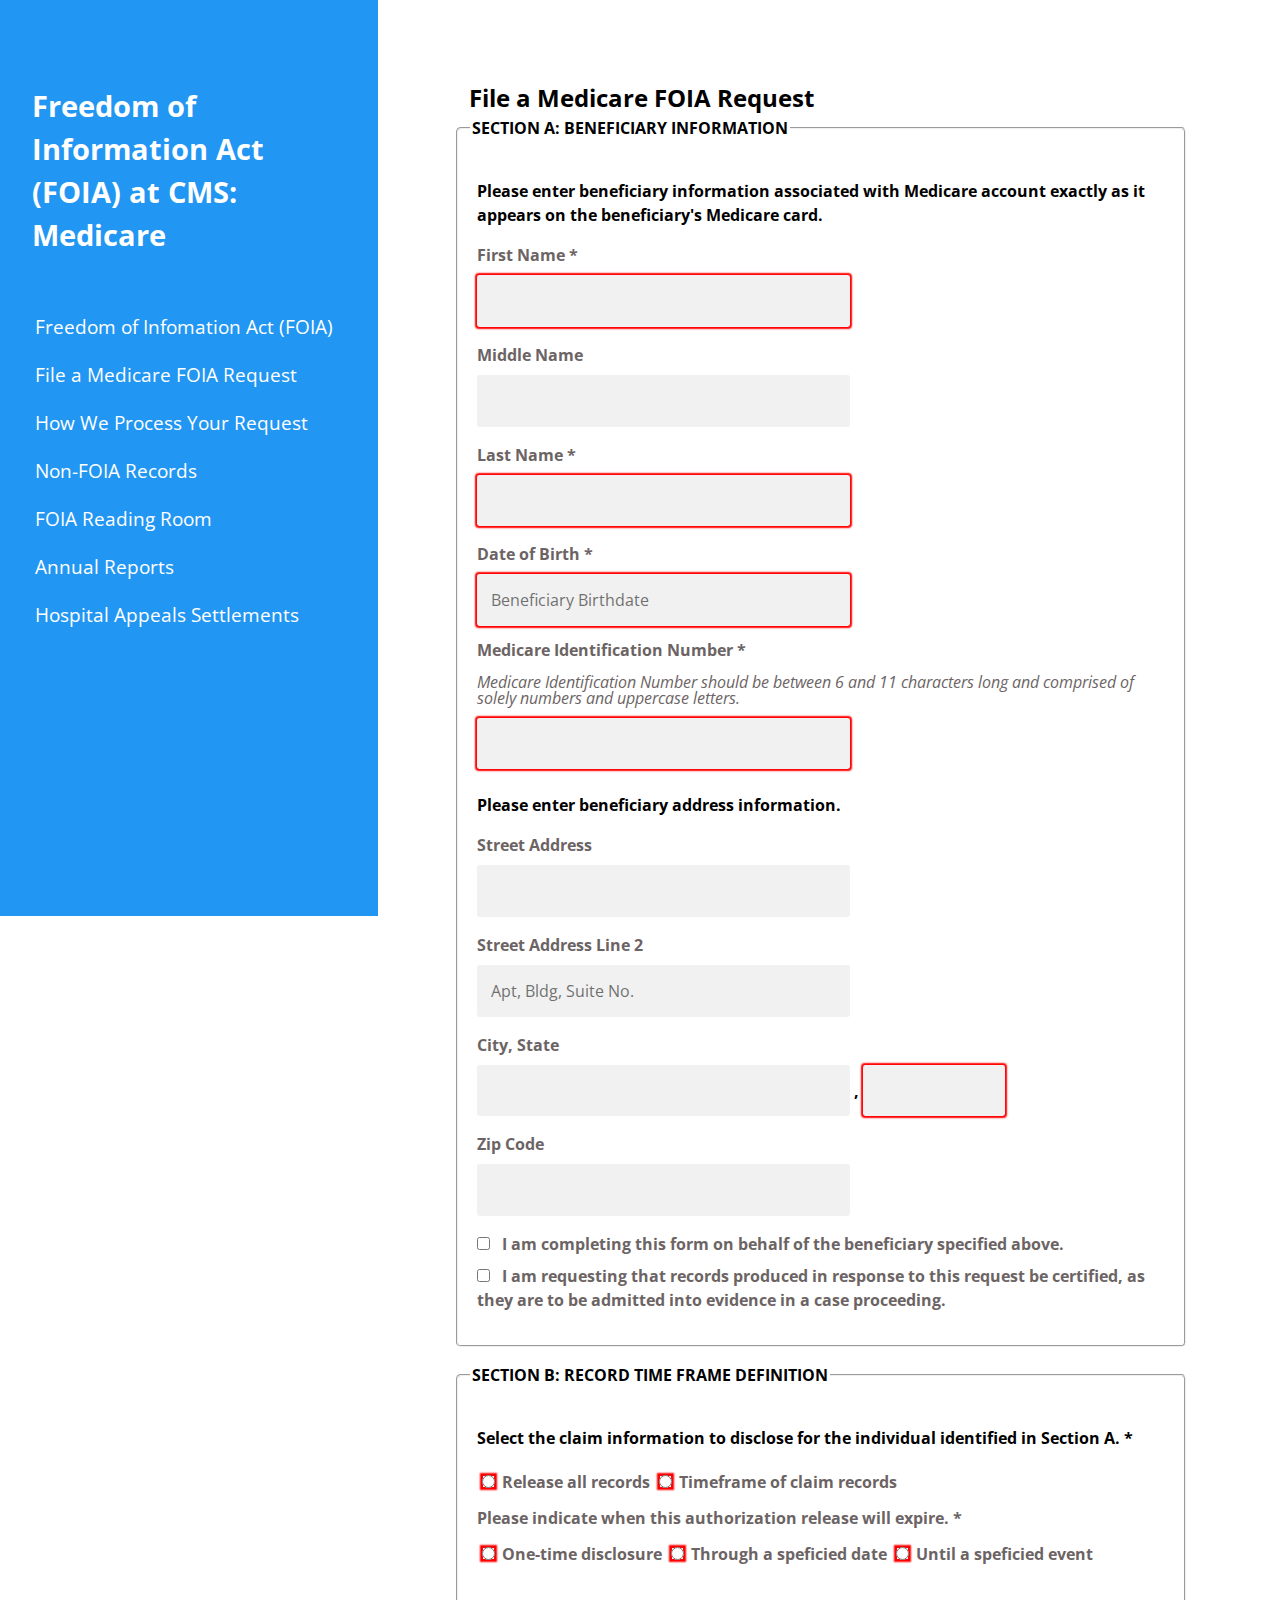
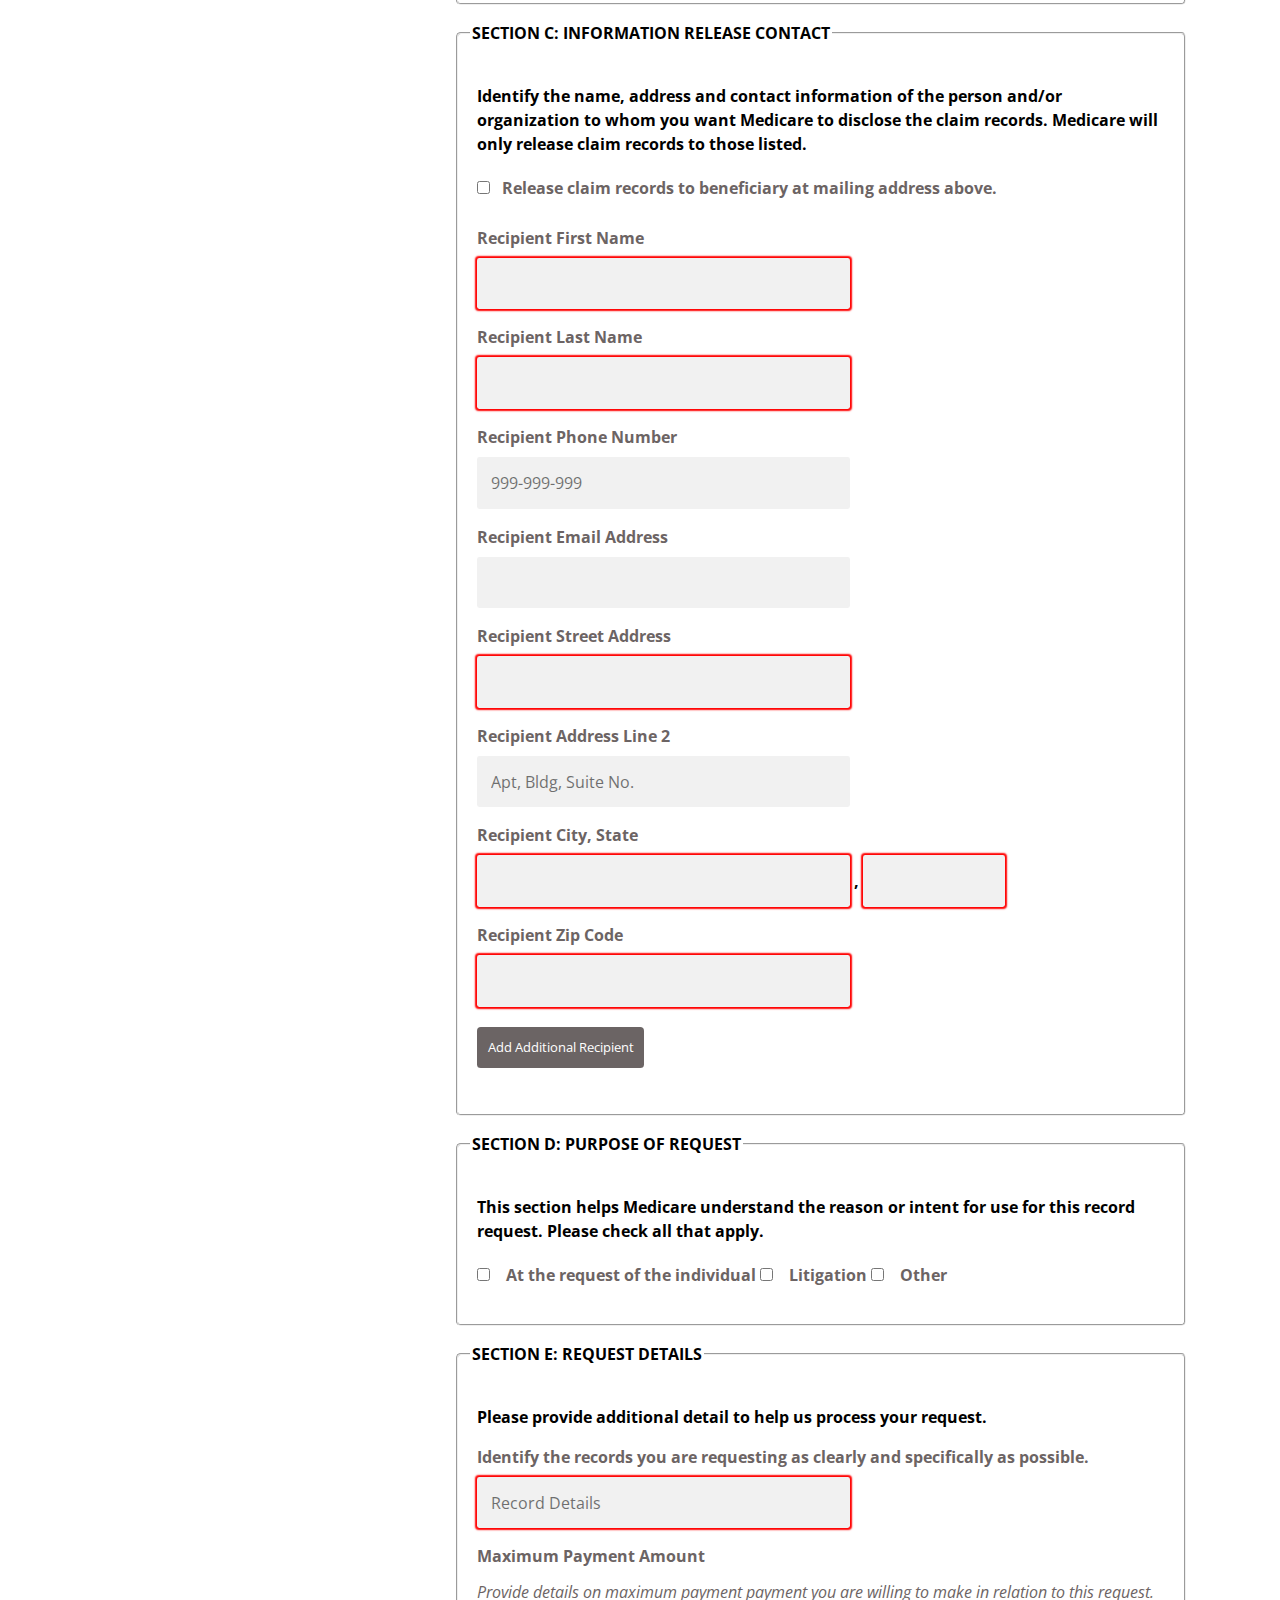
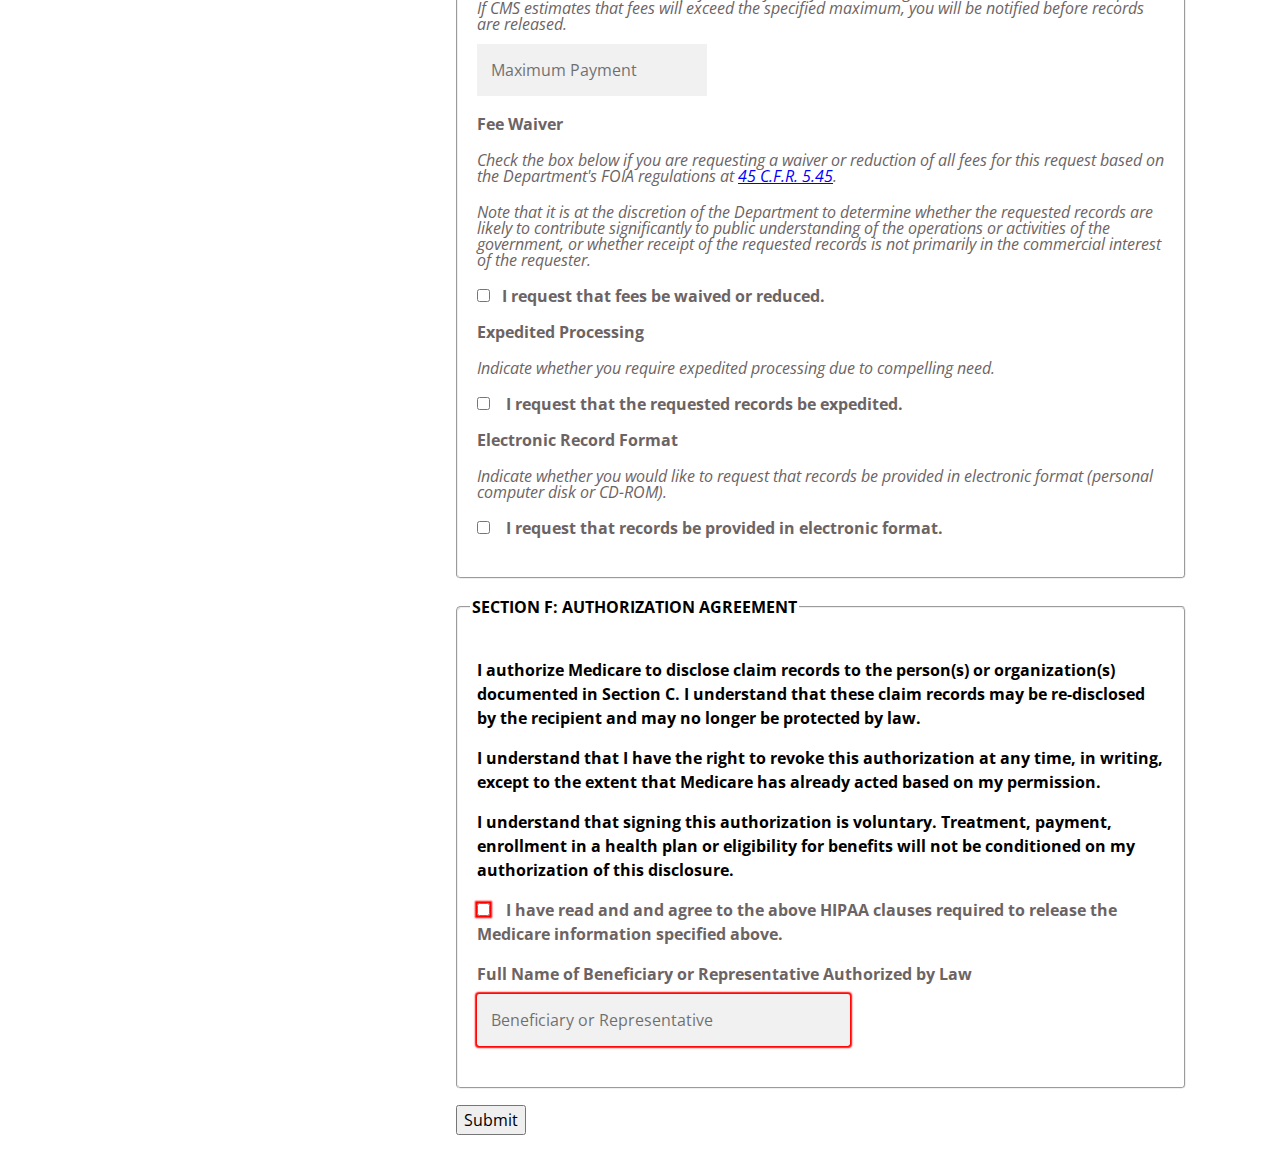
==== commit 73756f2b: "sizing fixed + textarea" ====
--- a/AliveRecords.html
+++ b/AliveRecords.html
@@ -333,16 +333,17 @@
         </li>
         <li>
             <label class="block-label" > Expedited Processing </label>
-            <label class="field-description">Indicate whether you require expedited processing due to compelling need.</label>
+            <p class="field-description">Indicate whether you require expedited processing due to compelling need.</p>
+            <br>
             <input type="checkbox" name="expediteRecords" value="expedite-Yes" id="expedited"> <label for="expedited">I request that the requested records be expedited. </label>
             <span id="expediteBlock">
-              <label for="expediteDetails" class="field-description"> Explain specific details concerning your compelling need below: </label>
-              <input type="text" name="expediteDetails" class="field-long" id="expediteReason" placeholder="Reason for Expiditing Records" />
+              <label for="expediteDetails" class="field-description"> Please describe your compelling need below: </label>
+              <textarea  name="expediteDetails" col=60 rows=5 id="expediteReason" placeholder="Reason for Expiditing Records"> </textarea>
             </span>
       </li>
         <li>
             <label class="block-label" > Electronic Record Format </label>
-            <label class="field-description">Indicate whether you would like to request that records be provided in electronic format(personal computer disk or CD-ROM).</label>
+            <label class="field-description">Indicate whether you would like to request that records be provided in electronic format (personal computer disk or CD-ROM).</label>
             <input type="checkbox" name="electronicFormat" id="electronicElection" value="Fees"> <label for="electronicElection">I request that records be provided in electronic format.</label>
          </li>
     <!--      <li>
--- a/test2.css
+++ b/test2.css
@@ -161,7 +161,7 @@
 button::-moz-focus-inner, [type=button]::-moz-focus-inner, [type=reset]::-moz-focus-inner, [type=submit]::-moz-focus-inner{border-style:none;padding:10px}
 button:-moz-focusring, [type=button]:-moz-focusring, [type=reset]:-moz-focusring, [type=submit]:-moz-focusring{outline:1px dotted ButtonText}
 
-textarea{overflow:auto}
+
 
 
 svg:not(:root){overflow:hidden}
@@ -202,7 +202,7 @@
     font-style: italic;
     line-height: 1;
     font-weight: normal;
-    margin: 0 0 0.75em 0;
+    margin: 0.5em 0 0.75em 0;
     font-size: 1em;
     display: inline-block;
     font-family: inherit;
@@ -214,6 +214,7 @@
   display: inline;
   margin: 0 0 1em 0;
   padding: 0 .625em .625em .75em;
+  width: 100%;
   max-width: none!important;
 }
 
@@ -279,6 +280,15 @@
   border-radius: .15em;
 }
 
+textarea {
+  background-color: #f1f1f1;
+  width: 80%;
+  border-radius: .15em;
+  overflow: auto;
+  border-color: transparent;
+}
+
+
 input[type="date"] {
     background-color: #f1f1f1;
     width: 35%;
@@ -289,12 +299,12 @@
 
 input[type=checkbox] {
   background-color: #f1f1f1;
-  margin: 0em 0.75em 0em 0em;
-  display:inline-block;
+  margin: 0 0.75em 0 0;
+  display: inline-block;
 }
 
 input[type=file] {
-  background-color: #ffffff;
+  background-color: #fff;
   margin-bottom: 0em;
   display:inline-block;
 }
@@ -317,12 +327,12 @@
 }
 
 label {
-/*    display: inline-block;*/
-    line-height: 2;
-    font-weight: bold;
-    color:#6C6464;
-    margin-bottom: 0.5em;
-    font-family:inherit;
+/*    display: inline-block; */
+  line-height: 2;
+  font-weight: bold;
+  color:#6c6464;
+  margin-bottom: 0.5em;
+  font-family:inherit;
 }
 
 input[type=button] {
@@ -347,7 +357,8 @@
   border-bottom: none;
   border-top: none;
   z-index: 99;
- /* position the autocomplete items to be the same width as the container:*/
+
+ /* position the autocomplete items to be the same width as the container: */
   top: 100%;
   left: 0;
   right: 0;
@@ -369,13 +380,9 @@
   color: #ffffff;
 }
 
-#notBene {
-  margin-top: 2em;
-}
-
-#beneRecip{
-  margin-bottom: 1.5em;
-}
+#notBene { margin-top: 2em; }
+
+#beneRecip { margin-bottom: 1.5em; }
 
 #recordChoiceTF:not(:checked) ~ #timeframeBlock { display: none; }
 
